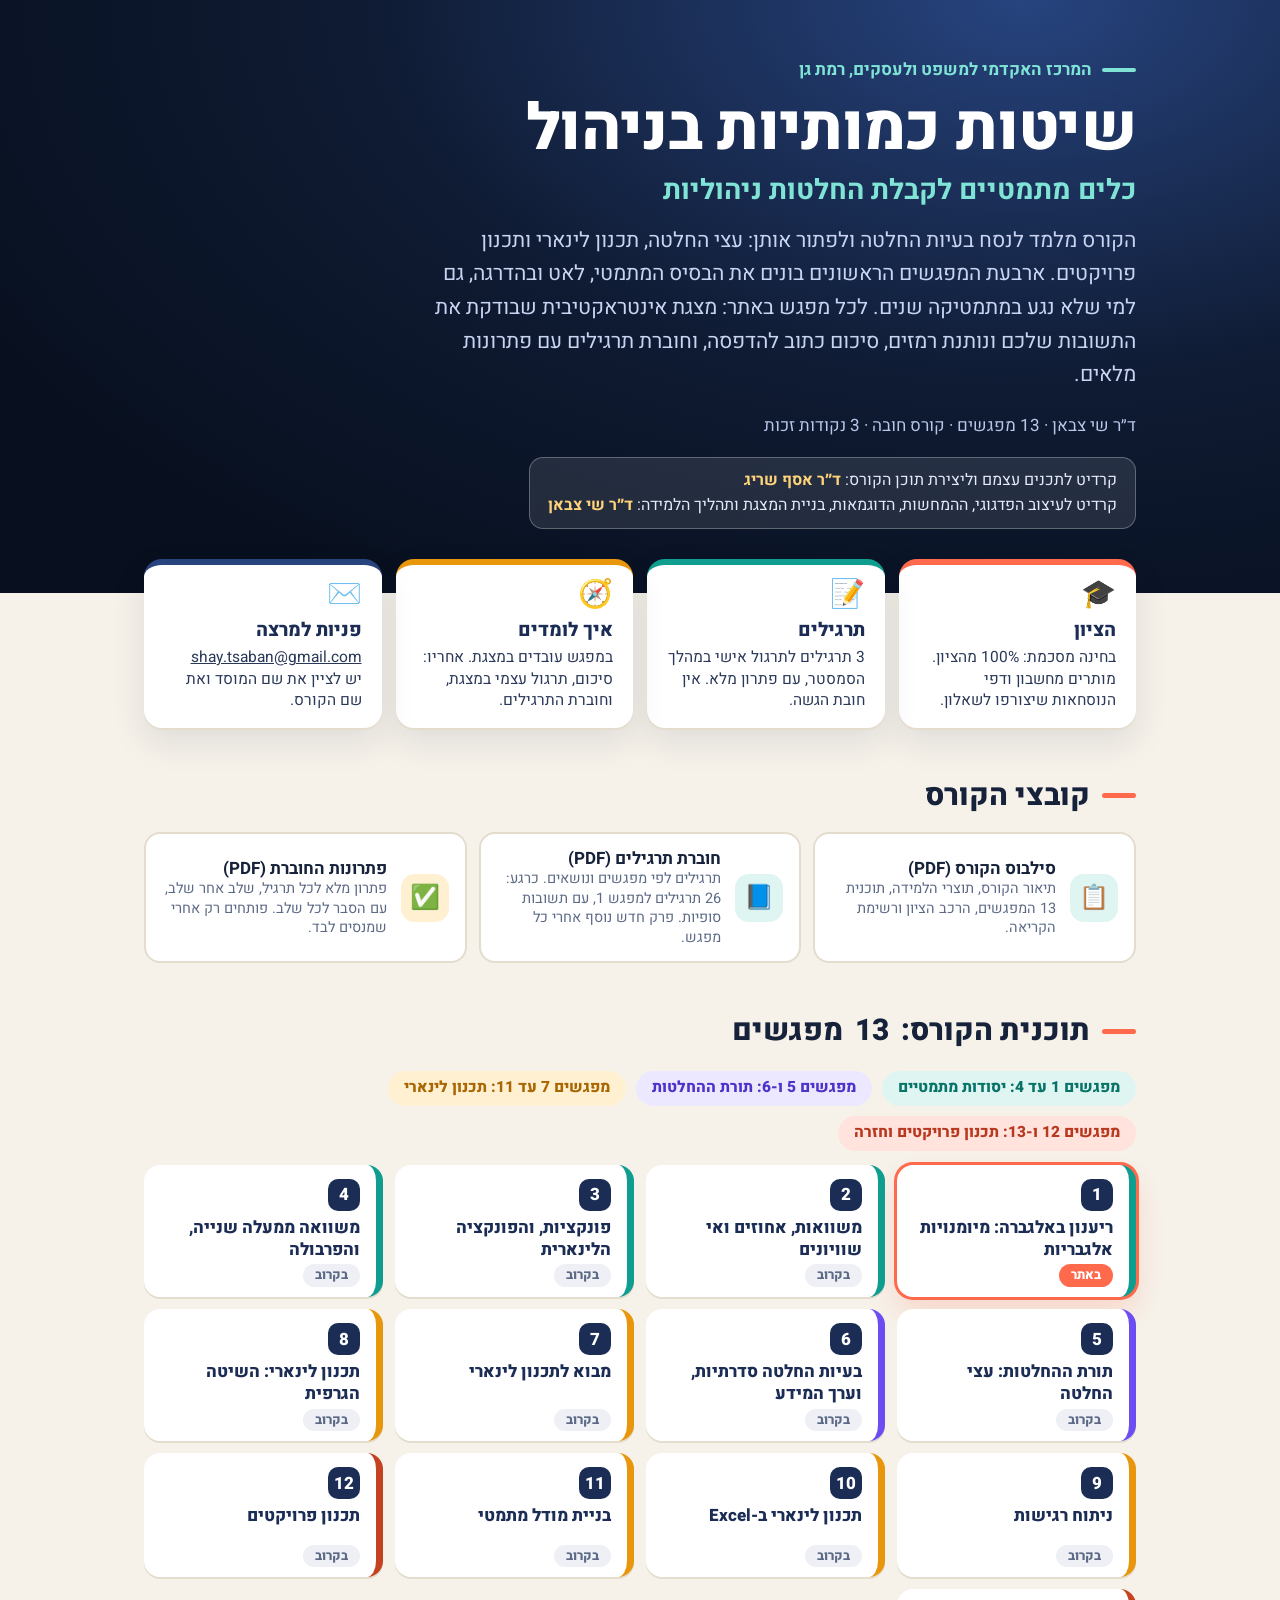
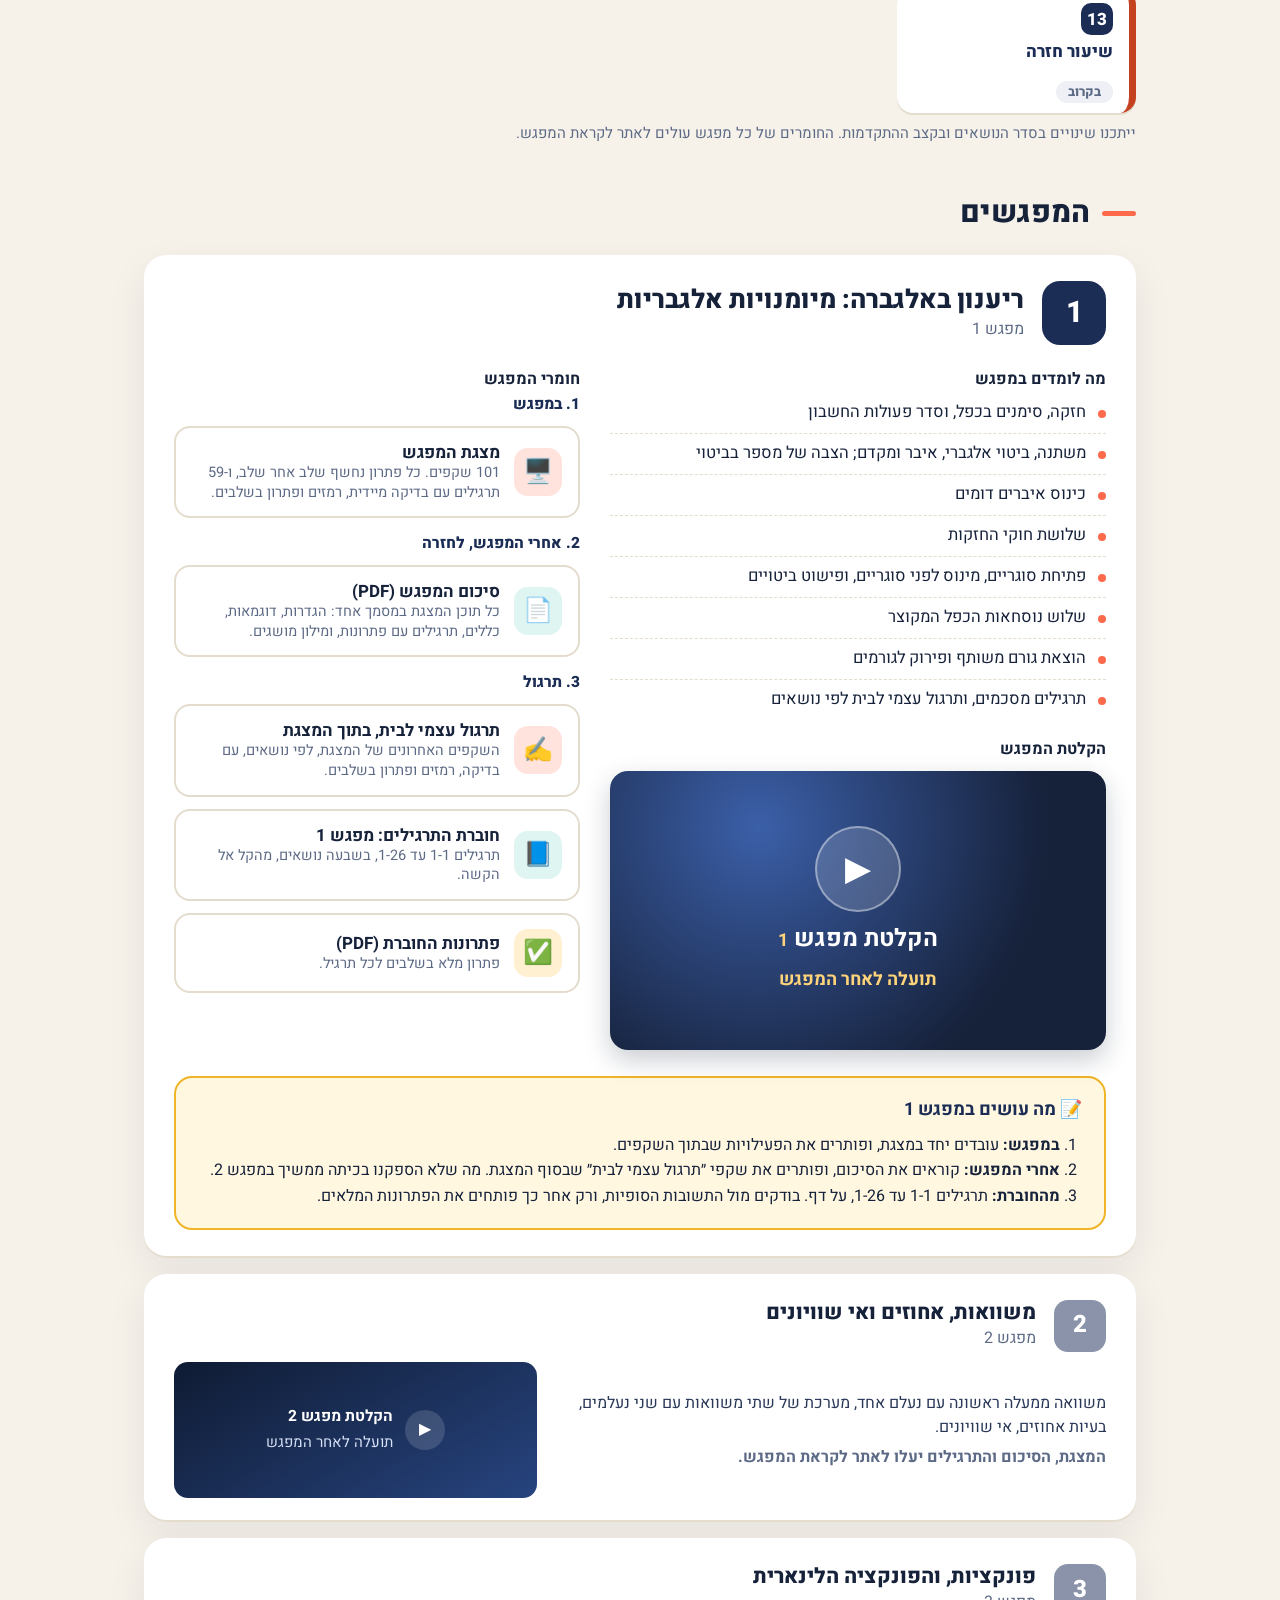
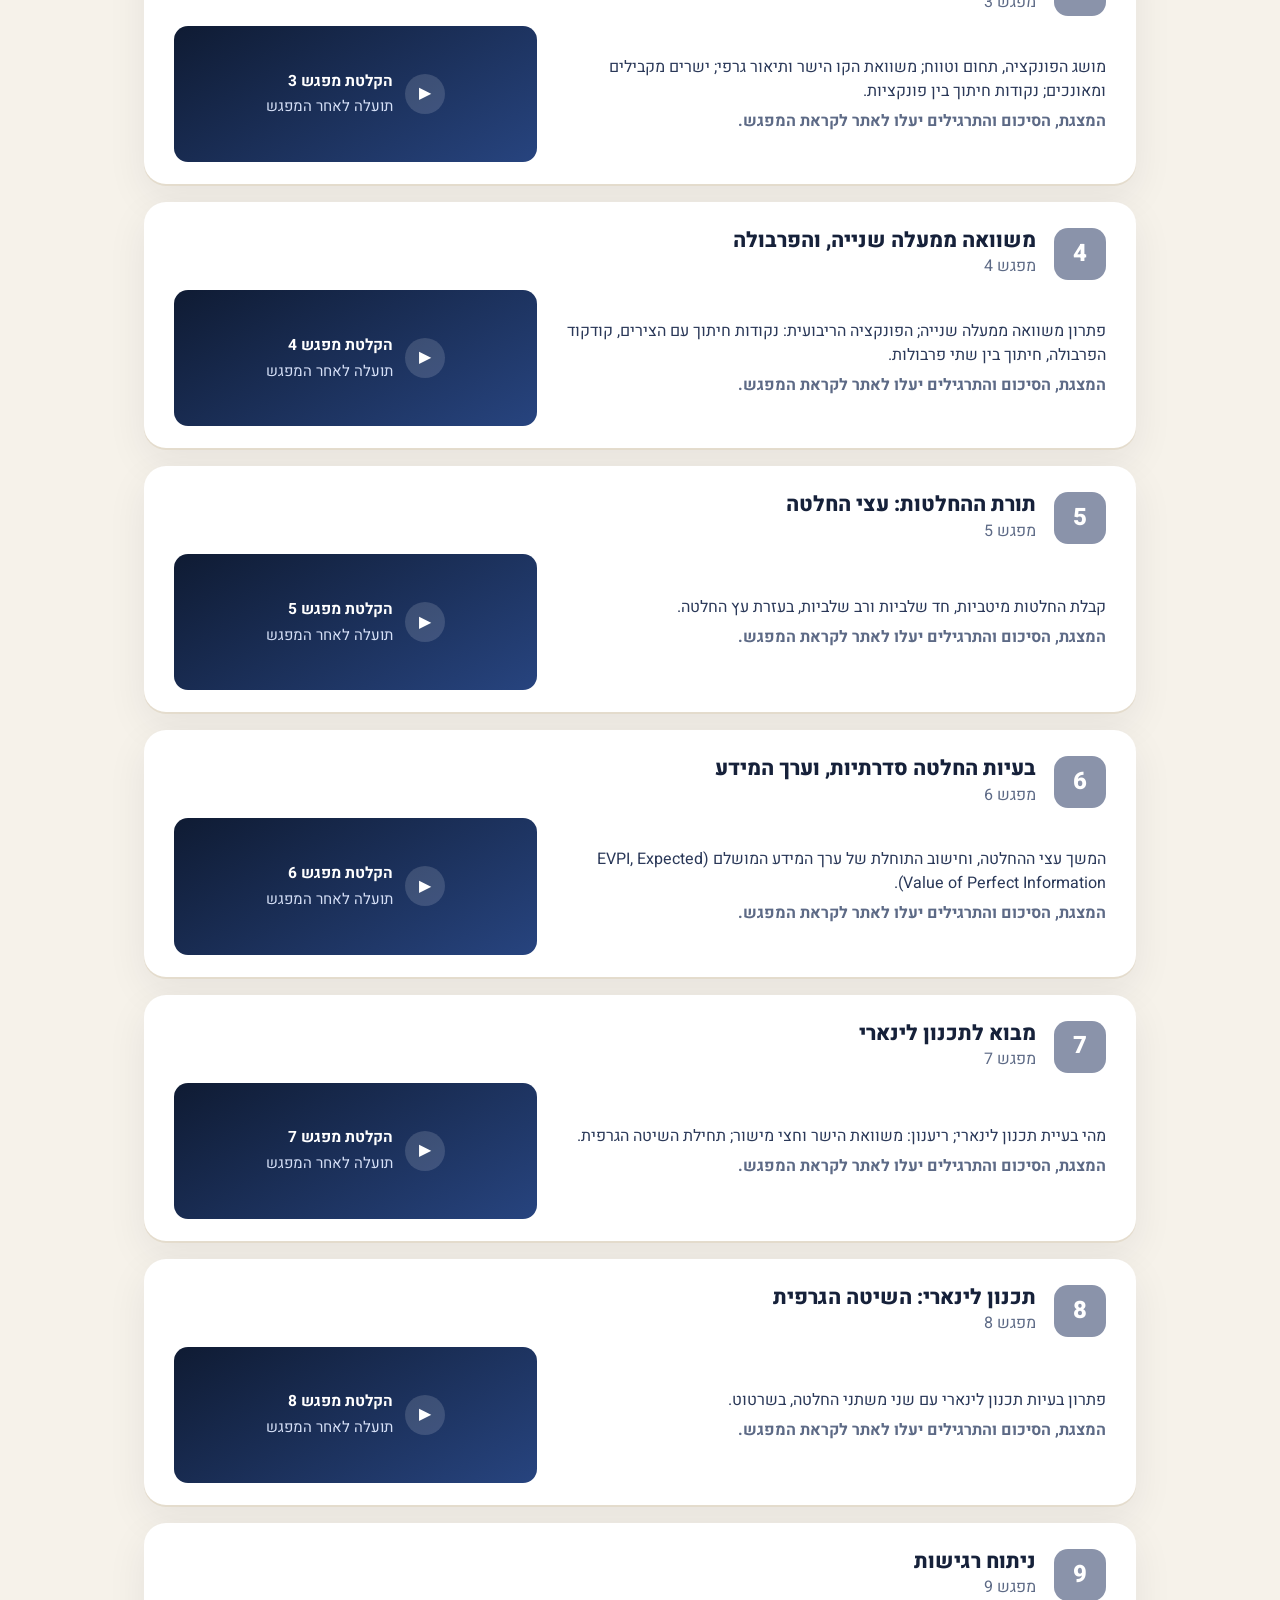
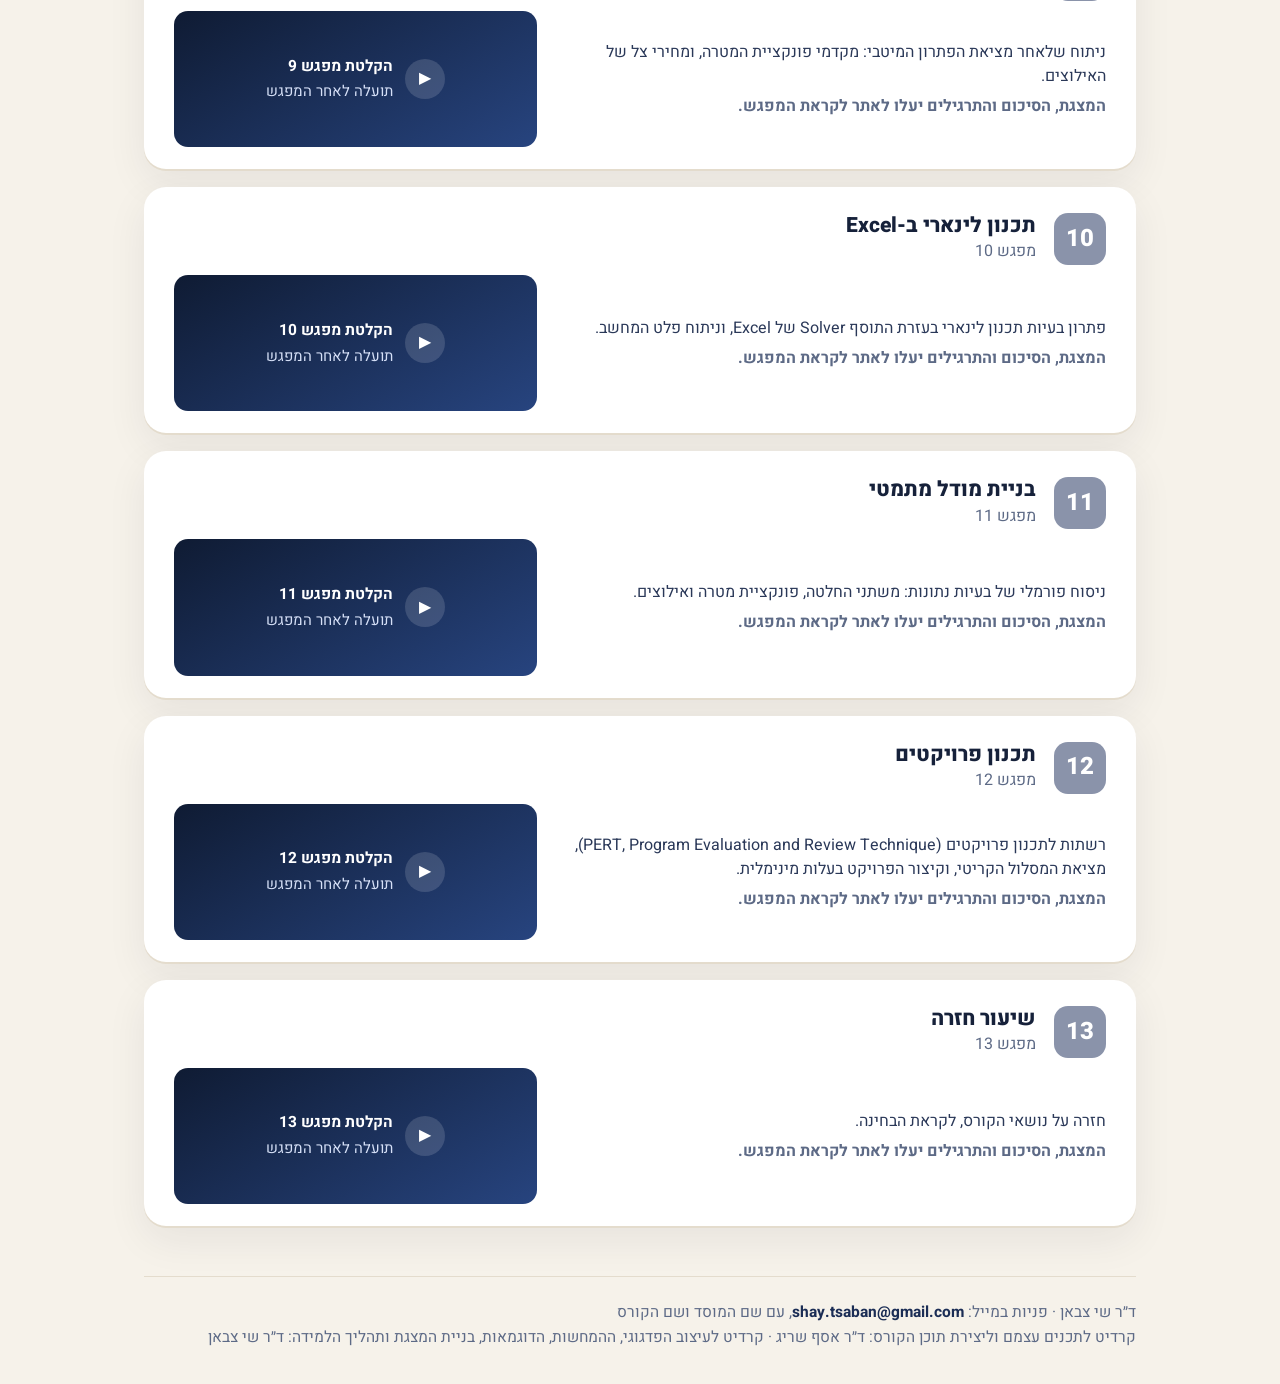
==== index.html @ 5d3e346e "Course site: hub, syllabus, meeting 1 interactive deck (algebra refresher), summary PDF, exercise bo" ====
<!doctype html>
<html lang="he" dir="rtl">
<head>
<meta charset="utf-8">
<meta name="viewport" content="width=device-width,initial-scale=1">
<title>שיטות כמותיות בניהול | אתר הקורס</title>
<meta name="description" content="אתר הקורס שיטות כמותיות בניהול, המרכז האקדמי למשפט ולעסקים ברמת גן: מצגות אינטראקטיביות עם בדיקה מיידית, רמזים ופתרון בשלבים, סיכומים, חוברת תרגילים ופתרונות.">
<link rel="stylesheet" href="assets/fonts.css">
<style>
:root{--ink:#16213a;--ink2:#2a3858;--mut:#5d6a86;--paper:#f6f2ea;--card:#fff;--line:#e4dccd;--coral:#ff6a4d;--navy:#0f1b33;--navy2:#1b2d55}
*{box-sizing:border-box;margin:0;padding:0}
html{-webkit-text-size-adjust:100%}
body{font-family:'Heebo','Segoe UI','Arial Hebrew',Arial,sans-serif;background:var(--paper);color:var(--ink);line-height:1.6;-webkit-font-smoothing:antialiased;overflow-wrap:break-word}
a{color:inherit;text-decoration:none}
.n{direction:ltr;unicode-bidi:isolate}
.wrap{max-width:1040px;margin:0 auto;padding:0 24px}
.hero{background:radial-gradient(1200px 700px at 80% 0%,#27447f 0%,var(--navy) 55%,#08101f 100%);color:#fff;padding:56px 0 64px}
.kick{font-size:17px;font-weight:700;color:#7fe3d6;display:flex;gap:10px;align-items:center}
.kick:before{content:"";flex:none;width:34px;height:4px;border-radius:4px;background:#7fe3d6}
h1{font-size:clamp(34px,6vw,60px);line-height:1.15;font-weight:800;letter-spacing:-.01em;margin-top:10px}
.lead{font-size:clamp(17px,2.4vw,21px);color:#c8d4f2;max-width:720px;margin-top:16px}
.meta{margin-top:20px;color:#b8c6e8;font-size:17px}
section.block{padding-top:44px}
h2.sec{font-size:30px;font-weight:800;display:flex;gap:12px;align-items:center}
h2.sec:before{content:"";flex:none;width:34px;height:5px;border-radius:5px;background:var(--coral)}
.lec{margin-top:18px;background:var(--card);border-radius:22px;box-shadow:0 2px 0 var(--line),0 14px 40px rgba(22,33,58,.07);overflow:hidden}
.lec-head{padding:26px 30px 8px;display:flex;gap:18px;align-items:center}
.lec-n{flex:none;width:64px;height:64px;border-radius:18px;background:var(--navy2);color:#fff;display:grid;place-items:center;font-size:30px;font-weight:800}
.lec-head h3{font-size:26px;line-height:1.25;font-weight:800}
.lec-head .sub{color:var(--mut);font-size:16px}
.soon{color:var(--mut);font-size:17px;line-height:1.5}
.draft{display:inline-block;background:#fff1c7;color:#8a5a00;border:1px solid #f0b429;border-radius:999px;font-size:13px;font-weight:800;padding:1px 10px;margin-right:6px;vertical-align:middle}
.soon+.links{margin-top:8px}
.lec-body{display:grid;grid-template-columns:1.1fr .9fr;gap:30px;padding:14px 30px 26px}
.lec-body h4,.learn{list-style:none}
.learn li{padding:8px 20px 8px 0;position:relative;border-bottom:1px dashed var(--line);font-size:16.5px;line-height:1.45}
.learn li:last-child{border:0}
.learn li:before{content:"";position:absolute;right:0;top:17px;width:8px;height:8px;border-radius:50%;background:var(--coral)}
.links{display:flex;flex-direction:column;gap:12px}
.lk{display:flex;gap:14px;align-items:center;border-radius:16px;padding:14px 16px;border:2px solid var(--line);background:#fff;transition:transform .15s,border-color .15s,box-shadow .15s}
.lk:hover{transform:translateY(-2px);border-color:var(--coral);box-shadow:0 8px 20px rgba(22,33,58,.1)}
.lk .e{flex:none;width:48px;height:48px;border-radius:14px;display:grid;place-items:center;font-size:24px}
.lk b{display:block;font-size:17px;line-height:1.25}
.lk .d{font-size:14.5px;color:var(--mut);line-height:1.35;display:block}
.lk.p .e{background:#ffe3dc}.lk.s .e{background:#dff5f2}
footer{margin-top:50px;padding:24px 0 34px;border-top:1px solid var(--line);color:var(--mut);font-size:15.5px}
footer a{color:var(--navy2);font-weight:700;direction:ltr;unicode-bidi:isolate;display:inline-block}
@media (max-width:760px){
 .wrap{padding:0 16px}
 .hero{padding:40px 0 44px}
 h2.sec{font-size:25px}
 .lec-head{padding:20px 18px 6px;gap:12px}
 .lec-n{width:50px;height:50px;font-size:24px;border-radius:14px}
 .lec-head h3{font-size:22px}
 .lec-body{grid-template-columns:minmax(0,1fr);gap:22px;padding:12px 18px 22px}
  }

.cgrid{display:grid;grid-template-columns:1fr 1fr;gap:12px;margin-top:12px}
.cnote{font-size:15px;color:var(--mut);margin-top:8px}
.bkm .bkl{font-size:15.5px;color:var(--ink2);margin:-2px 0 8px}
.slv{width:100%;border-collapse:collapse;font-size:15.5px;line-height:1.4;background:#fff;border-radius:10px;overflow:hidden}
.slv th{background:#1b2d55;color:#fff;text-align:right;padding:6px 10px;font-weight:700}
.slv td{border-bottom:1px solid #f0e2b4;padding:7px 10px;vertical-align:top}
.slv td.k{font-weight:800;color:#c4421f;font-size:18px;text-align:center;width:28px}
.slvn{font-size:15.5px;margin-top:10px;color:#4a4130}
@media (max-width:760px){.slv,.slv tbody,.slv tr,.slv td{display:block;width:100%}.slv tr:first-child{display:none}.slv tr{border-bottom:2px solid #f0b429;padding:6px 0}.slv td{border:0;padding:2px 8px}.slv td.k{text-align:right}}
.grp{margin-bottom:14px}.grp h5{font-size:15.5px;font-weight:800;color:var(--navy2);margin:0 0 8px}
@media (max-width:760px){.cgrid{grid-template-columns:1fr}}
.contact{margin-top:14px;background:#fff7e0;border:2px solid #f0b429;border-radius:18px;padding:16px 24px;display:flex;gap:16px;align-items:center}
.contact .ic{font-size:34px;flex:none}
.contact h2{font-size:20px;font-weight:800;line-height:1.3;color:var(--navy2)}
.contact h2 a{direction:ltr;unicode-bidi:isolate;display:inline-block;text-decoration:underline;overflow-wrap:anywhere}
.contact p{font-size:16.5px;line-height:1.45;margin-top:3px;color:#4a4130}
@media (max-width:760px){.contact{padding:14px 16px}.contact .ic{display:none}.contact h2{font-size:18px}}
.live{margin-top:-26px;position:relative;z-index:2;background:linear-gradient(120deg,#ff6a4d,#ff8f5a);color:#fff;border-radius:20px;padding:22px 28px;display:flex;gap:20px;align-items:center;box-shadow:0 14px 34px rgba(255,106,77,.35)}
.live .ic{font-size:44px;flex:none}
.live h2{font-size:26px;font-weight:800;line-height:1.2}
.live p{font-size:16.5px;margin-top:4px;line-height:1.4}
.live p a{text-decoration:underline;font-weight:700}
.live .go{flex:none;margin-right:auto;background:#fff;color:#c4421f;font-weight:800;font-size:19px;padding:14px 26px;border-radius:14px;text-align:center;transition:transform .15s}
.live .go:hover{transform:translateY(-2px)}
.live .go small{display:block;font-weight:600;font-size:13px;color:#5d6a86}
@media (max-width:760px){.live{flex-direction:column;align-items:stretch;padding:20px 18px;margin-top:-18px}.live .ic{display:none}.live .go{margin-right:0}}
.solutions{margin-top:18px;background:#fff;border-radius:20px;padding:24px 28px;display:flex;gap:22px;align-items:flex-start;box-shadow:0 2px 0 var(--line),0 10px 30px rgba(22,33,58,.07);border-right:8px solid #6d4df2}
.solutions .ic{font-size:44px;flex:none}
.solutions h3{font-size:22px;font-weight:800;line-height:1.25}
.solutions .tag{display:inline-block;background:#ece8ff;color:#4f33c9;border-radius:99px;padding:2px 14px;font-weight:700;font-size:14px;margin-bottom:6px}
.solutions p{font-size:16px;color:var(--ink2);margin-top:6px}
.solutions .warn{margin-top:12px;background:#fff7e0;border-right:5px solid #f0b429;border-radius:10px;padding:10px 14px;font-size:15px;color:#4a4130}
.solutions .btn2{flex:none;margin-right:auto;align-self:center;background:#6d4df2;color:#fff;font-weight:800;font-size:17px;padding:12px 22px;border-radius:14px;text-align:center;transition:transform .15s}
.solutions .btn2:hover{transform:translateY(-2px)}
.solutions .btn2 small{display:block;font-weight:500;font-size:13px;opacity:.9}
.lk.x .e{background:#e3f6ea}.lk.r .e{background:#fff0d2}
.draft{display:inline-block;background:#fff0d2;border:1.5px dashed #a86703;color:#7a4a00;border-radius:8px;padding:0 8px;font-size:15px;vertical-align:middle;margin-right:6px}.rec1{margin-top:18px}.recbig{position:relative;aspect-ratio:16/9;width:100%;border-radius:18px;overflow:hidden;background:radial-gradient(circle at 30% 20%,#3b5fa8,#16213a 70%);box-shadow:0 10px 26px rgba(15,27,51,.22);display:grid;place-items:center}.rb-in{display:flex;flex-direction:column;align-items:center;gap:8px;color:#d6e0f7;text-align:center}.rb-play{width:86px;height:86px;border-radius:50%;background:rgba(255,255,255,.16);border:2px solid rgba(255,255,255,.4);display:grid;place-items:center;font-size:34px;color:#fff;direction:ltr}.rb-in b{color:#fff;font-size:24px}.rb-in span:last-child{font-size:18px;color:#ffd37a;font-weight:700}.rec1 h4{margin-bottom:8px}.recrow{display:flex;gap:12px;flex-wrap:wrap}.recone{flex:1 1 220px;min-width:0;margin-bottom:12px}.reclab{font-size:15px;font-weight:700;color:var(--navy2);margin-bottom:5px}
.recbox{position:relative;aspect-ratio:16/9;border-radius:14px;overflow:hidden;background:linear-gradient(150deg,#0f1b33,#27447f);box-shadow:0 6px 18px rgba(15,27,51,.18)}
.recbox iframe{position:absolute;inset:0;width:100%;height:100%;border:0}
.recwait{position:absolute;inset:0;display:flex;flex-direction:column;align-items:center;justify-content:center;gap:4px;color:#d6e0f7;text-align:center;font-size:15px}
.recwait .play{width:54px;height:54px;border-radius:50%;background:rgba(255,255,255,.14);display:grid;place-items:center;font-size:22px;color:#fff;margin-bottom:6px;direction:ltr}
.recwait b{color:#fff;font-size:17px}
.todo{margin:0 30px 26px;background:#fff7e0;border:2px solid #f0b429;border-radius:18px;padding:18px 22px}
.todo h4{font-size:18px;color:var(--navy2);margin-bottom:8px}
.todo ol{padding-inline-start:22px;font-size:16px;line-height:1.6}
.ups{list-style:none;margin-top:18px;background:var(--card);border-radius:18px;box-shadow:0 2px 0 var(--line);overflow:hidden}
.ups li{display:flex;gap:14px;align-items:center;padding:11px 22px;border-bottom:1px solid var(--line);font-size:16.5px;font-weight:600}
.ups li:last-child{border:0}
.ups .un{flex:none;min-width:34px;padding:0 6px;white-space:nowrap;height:34px;border-radius:10px;background:#eef0f6;color:var(--navy2);display:grid;place-items:center;font-weight:800}
.ups em{margin-right:auto;font-style:normal;color:var(--mut);font-size:14px;font-weight:500}
@media (max-width:760px){.solutions{flex-direction:column;padding:20px 18px}.solutions .btn2{margin-right:0;width:100%}.todo{margin:0 18px 22px;padding:14px 16px}.ups li{padding:10px 14px}}

.hero h1{font-size:clamp(38px,7vw,64px)}.hero .h1s{font-size:clamp(20px,3vw,28px);font-weight:700;color:#7fe3d6;margin-top:6px;line-height:1.25}
.cred{margin-top:18px;display:inline-block;background:rgba(255,255,255,.1);border:1px solid rgba(255,255,255,.28);border-radius:14px;padding:10px 18px;font-size:16px;line-height:1.55;color:#e4ebfb}.cred b{color:#ffd37a}
.facts{display:grid;grid-template-columns:repeat(4,1fr);gap:14px;margin-top:-34px;position:relative;z-index:2}
.fact{background:#fff;border-radius:18px;padding:16px 20px;box-shadow:0 2px 0 var(--line),0 14px 34px rgba(22,33,58,.1);border-top:6px solid var(--coral)}
.fact:nth-child(2){border-top-color:#0f9d90}.fact:nth-child(3){border-top-color:#e8960c}.fact:nth-child(4){border-top-color:#27447f}
.fact .fi{font-size:28px;line-height:1}.fact b{display:block;font-size:19px;font-weight:800;color:var(--navy2);margin-top:6px}.fact>span{display:block;font-size:15.5px;color:var(--ink2);line-height:1.4;margin-top:2px}
.fact a{direction:ltr;unicode-bidi:isolate;display:inline-block;text-decoration:underline;overflow-wrap:anywhere}
.halves{display:flex;gap:10px;margin-top:16px;font-weight:800;font-size:15.5px;flex-wrap:wrap}
.halves>span{border-radius:99px;padding:5px 16px}.halves .a{background:#dff5f2;color:#087469}.halves .b{background:#ece8ff;color:#4f33c9}.halves .c{background:#fff0d2;color:#a86703}.halves .d{background:#ffe3dc;color:#b8391f}
.plan{display:grid;grid-template-columns:repeat(4,1fr);gap:12px;margin-top:14px}
.pc{position:relative;background:#fff;border-radius:16px;padding:14px 16px 36px;box-shadow:0 2px 0 var(--line);border-right:7px solid #0f9d90;display:block;color:inherit;text-decoration:none;min-height:124px;transition:transform .15s}
.pc:hover{transform:translateY(-3px)}.pc.b{border-right-color:#6d4df2}.pc.c{border-right-color:#e8960c}.pc.d{border-right-color:#c4421f}
.pc.on{box-shadow:0 0 0 3px var(--coral),0 14px 30px rgba(255,106,77,.22)}
.pc .pn{display:inline-grid;place-items:center;min-width:32px;height:32px;border-radius:10px;background:var(--navy2);color:#fff;font-weight:800;font-size:17px;margin-bottom:6px}
.pc b{display:block;font-size:17px;line-height:1.3;font-weight:800;color:var(--navy2)}
.pc em{position:absolute;bottom:10px;right:16px;font-style:normal;font-size:13px;font-weight:800;color:var(--mut);background:#eef0f6;border-radius:99px;padding:1px 12px}
.pc.on em{background:var(--coral);color:#fff}
.cgrid{grid-template-columns:1fr 1fr 1fr}
.lec.up .lec-head{padding-bottom:6px}.lec.up .lec-n{background:#8a93aa;width:52px;height:52px;font-size:24px;border-radius:14px}.lec.up .lec-head h3{font-size:21px}
.upb{display:grid;grid-template-columns:1.5fr 1fr;gap:24px;padding:4px 30px 22px;align-items:center}
.upb p{font-size:16px;color:var(--ink2);line-height:1.5}.upb .soon{margin-top:6px;font-weight:700;color:var(--mut)}
.recsm{position:relative;aspect-ratio:16/6;border-radius:14px;background:linear-gradient(150deg,#0f1b33,#27447f);display:flex;gap:12px;align-items:center;justify-content:center;color:#d6e0f7;font-size:15px}
.recsm .play{width:40px;height:40px;border-radius:50%;background:rgba(255,255,255,.14);display:grid;place-items:center;font-size:16px;color:#fff;direction:ltr}.recsm b{color:#fff;display:block;font-size:15.5px}
@media (max-width:900px){.plan{grid-template-columns:repeat(2,1fr)}.facts{grid-template-columns:repeat(2,1fr)}.cgrid{grid-template-columns:1fr}.upb{grid-template-columns:1fr;padding:4px 18px 18px}}
@media (max-width:560px){.plan{grid-template-columns:1fr}.pc{min-height:0}.facts{grid-template-columns:1fr;margin-top:-22px}}
</style>
</head>
<body>
<header class="hero"><div class="wrap">
<div class="kick"><span>המרכז האקדמי למשפט ולעסקים, רמת גן</span></div>
<h1>שיטות כמותיות בניהול</h1>
<div class="h1s">כלים מתמטיים לקבלת החלטות ניהוליות</div>
<p class="lead">הקורס מלמד לנסח בעיות החלטה ולפתור אותן: עצי החלטה, תכנון לינארי ותכנון פרויקטים. ארבעת המפגשים הראשונים בונים את הבסיס המתמטי, לאט ובהדרגה, גם למי שלא נגע במתמטיקה שנים. לכל מפגש באתר: מצגת אינטראקטיבית שבודקת את התשובות שלכם ונותנת רמזים, סיכום כתוב להדפסה, וחוברת תרגילים עם פתרונות מלאים.</p>
<p class="meta">ד״ר שי צבאן · <span class="n">13</span> מפגשים · קורס חובה · <span class="n">3</span> נקודות זכות</p>
<div class="cred">קרדיט לתכנים עצמם וליצירת תוכן הקורס: <b>ד״ר אסף שריג</b><br>קרדיט לעיצוב הפדגוגי, ההמחשות, הדוגמאות, בניית המצגת ותהליך הלמידה: <b>ד״ר שי צבאן</b></div>
</div></header>
<main class="wrap">
<section class="facts">
<div class="fact"><div class="fi">🎓</div><b>הציון</b><span>בחינה מסכמת: <span class="n">100%</span> מהציון. מותרים מחשבון ודפי הנוסחאות שיצורפו לשאלון.</span></div>
<div class="fact"><div class="fi">📝</div><b>תרגילים</b><span><span class="n">3</span> תרגילים לתרגול אישי במהלך הסמסטר, עם פתרון מלא. אין חובת הגשה.</span></div>
<div class="fact"><div class="fi">🧭</div><b>איך לומדים</b><span>במפגש עובדים במצגת. אחריו: סיכום, תרגול עצמי במצגת, וחוברת התרגילים.</span></div>
<div class="fact"><div class="fi">✉️</div><b>פניות למרצה</b><span><a href="mailto:shay.tsaban@gmail.com">shay.tsaban@gmail.com</a><br>יש לציין את שם המוסד ואת שם הקורס.</span></div>
</section>
<section class="block" id="course-files">
<h2 class="sec">קובצי הקורס</h2>
<div class="cgrid">
<a class="lk s" href="materials/syllabus.pdf" target="_blank" rel="noopener"><span class="e">📋</span><span><b>סילבוס הקורס (PDF)</b><span class="d">תיאור הקורס, תוצרי הלמידה, תוכנית <span class="n">13</span> המפגשים, הרכב הציון ורשימת הקריאה.</span></span></a>
<a class="lk s" href="materials/booklet.pdf" target="_blank" rel="noopener"><span class="e">📘</span><span><b>חוברת תרגילים (PDF)</b><span class="d">תרגילים לפי מפגשים ונושאים. כרגע: <span class="n">26</span> תרגילים למפגש <span class="n">1</span>, עם תשובות סופיות. פרק חדש נוסף אחרי כל מפגש.</span></span></a>
<a class="lk r" href="materials/booklet-solutions.pdf" target="_blank" rel="noopener"><span class="e">✅</span><span><b>פתרונות החוברת (PDF)</b><span class="d">פתרון מלא לכל תרגיל, שלב אחר שלב, עם הסבר לכל שלב. פותחים רק אחרי שמנסים לבד.</span></span></a>
</div>
</section>
<section class="block" id="plan">
<h2 class="sec">תוכנית הקורס: <span class="n">13</span> מפגשים</h2>
<div class="halves"><span class="a">מפגשים <span class="n">1</span> עד <span class="n">4</span>: יסודות מתמטיים</span><span class="b">מפגשים <span class="n">5</span> ו-<span class="n">6</span>: תורת ההחלטות</span><span class="c">מפגשים <span class="n">7</span> עד <span class="n">11</span>: תכנון לינארי</span><span class="d">מפגשים <span class="n">12</span> ו-<span class="n">13</span>: תכנון פרויקטים וחזרה</span></div>
<div class="plan"><a class="pc a on" href="#lesson-1"><span class="pn"><span class="n">1</span></span><b>ריענון באלגברה: מיומנויות אלגבריות</b><em>באתר</em></a><a class="pc a" href="#lesson-2"><span class="pn"><span class="n">2</span></span><b>משוואות, אחוזים ואי שוויונים</b><em>בקרוב</em></a><a class="pc a" href="#lesson-3"><span class="pn"><span class="n">3</span></span><b>פונקציות, והפונקציה הלינארית</b><em>בקרוב</em></a><a class="pc a" href="#lesson-4"><span class="pn"><span class="n">4</span></span><b>משוואה ממעלה שנייה, והפרבולה</b><em>בקרוב</em></a><a class="pc b" href="#lesson-5"><span class="pn"><span class="n">5</span></span><b>תורת ההחלטות: עצי החלטה</b><em>בקרוב</em></a><a class="pc b" href="#lesson-6"><span class="pn"><span class="n">6</span></span><b>בעיות החלטה סדרתיות, וערך המידע</b><em>בקרוב</em></a><a class="pc c" href="#lesson-7"><span class="pn"><span class="n">7</span></span><b>מבוא לתכנון לינארי</b><em>בקרוב</em></a><a class="pc c" href="#lesson-8"><span class="pn"><span class="n">8</span></span><b>תכנון לינארי: השיטה הגרפית</b><em>בקרוב</em></a><a class="pc c" href="#lesson-9"><span class="pn"><span class="n">9</span></span><b>ניתוח רגישות</b><em>בקרוב</em></a><a class="pc c" href="#lesson-10"><span class="pn"><span class="n">10</span></span><b>תכנון לינארי ב-Excel</b><em>בקרוב</em></a><a class="pc c" href="#lesson-11"><span class="pn"><span class="n">11</span></span><b>בניית מודל מתמטי</b><em>בקרוב</em></a><a class="pc d" href="#lesson-12"><span class="pn"><span class="n">12</span></span><b>תכנון פרויקטים</b><em>בקרוב</em></a><a class="pc d" href="#lesson-13"><span class="pn"><span class="n">13</span></span><b>שיעור חזרה</b><em>בקרוב</em></a></div>
<p class="cnote">ייתכנו שינויים בסדר הנושאים ובקצב ההתקדמות. החומרים של כל מפגש עולים לאתר לקראת המפגש.</p>
</section>
<section class="block">
<h2 class="sec">המפגשים</h2>
<article class="lec" id="lesson-1">
<div class="lec-head"><div class="lec-n">1</div><div><h3>ריענון באלגברה: מיומנויות אלגבריות</h3><div class="sub">מפגש <span class="n">1</span></div></div></div>
<div class="lec-body">
<div><h4>מה לומדים במפגש</h4><ul class="learn">
<li>חזקה, סימנים בכפל, וסדר פעולות החשבון</li>
<li>משתנה, ביטוי אלגברי, איבר ומקדם; הצבה של מספר בביטוי</li>
<li>כינוס איברים דומים</li>
<li>שלושת חוקי החזקות</li>
<li>פתיחת סוגריים, מינוס לפני סוגריים, ופישוט ביטויים</li>
<li>שלוש נוסחאות הכפל המקוצר</li>
<li>הוצאת גורם משותף ופירוק לגורמים</li>
<li>תרגילים מסכמים, ותרגול עצמי לבית לפי נושאים</li>
</ul>
<div class="rec1" id="rec-1"><h4>הקלטת המפגש</h4><div class="recbig"><div class="rb-in"><span class="rb-play">&#9654;</span><b>הקלטת מפגש <span class="n">1</span></b><span>תועלה לאחר המפגש</span></div></div></div>
</div>
<div><h4>חומרי המפגש</h4>
<div class="grp"><h5>1. במפגש</h5><div class="links">
<a class="lk p" href="lectures/lecture-1/presentation.html"><span class="e">🖥️</span><span><b>מצגת המפגש</b><span class="d"><span class="n">101</span> שקפים. כל פתרון נחשף שלב אחר שלב, ו-<span class="n">59</span> תרגילים עם בדיקה מיידית, רמזים ופתרון בשלבים.</span></span></a>
</div></div>
<div class="grp"><h5>2. אחרי המפגש, לחזרה</h5><div class="links">
<a class="lk s" href="lectures/lecture-1/summary.pdf" target="_blank" rel="noopener"><span class="e">📄</span><span><b>סיכום המפגש (PDF)</b><span class="d">כל תוכן המצגת במסמך אחד: הגדרות, דוגמאות, כללים, תרגילים עם פתרונות, ומילון מושגים.</span></span></a>
</div></div>
<div class="grp"><h5>3. תרגול</h5><div class="links">
<a class="lk p" href="lectures/lecture-1/presentation.html#s-home"><span class="e">✍️</span><span><b>תרגול עצמי לבית, בתוך המצגת</b><span class="d">השקפים האחרונים של המצגת, לפי נושאים, עם בדיקה, רמזים ופתרון בשלבים.</span></span></a>
<a class="lk s" href="materials/booklet.pdf" target="_blank" rel="noopener"><span class="e">📘</span><span><b>חוברת התרגילים: מפגש 1</b><span class="d">תרגילים <span class="n">1-1</span> עד <span class="n">1-26</span>, בשבעה נושאים, מהקל אל הקשה.</span></span></a>
<a class="lk r" href="materials/booklet-solutions.pdf" target="_blank" rel="noopener"><span class="e">✅</span><span><b>פתרונות החוברת (PDF)</b><span class="d">פתרון מלא בשלבים לכל תרגיל.</span></span></a>
</div></div>
</div>
</div>
<div class="todo"><h4>📝 מה עושים במפגש <span class="n">1</span></h4><ol>
<li><b>במפגש:</b> עובדים יחד במצגת, ופותרים את הפעילויות שבתוך השקפים.</li>
<li><b>אחרי המפגש:</b> קוראים את הסיכום, ופותרים את שקפי ״תרגול עצמי לבית״ שבסוף המצגת. מה שלא הספקנו בכיתה ממשיך במפגש <span class="n">2</span>.</li>
<li><b>מהחוברת:</b> תרגילים <span class="n">1-1</span> עד <span class="n">1-26</span>, על דף. בודקים מול התשובות הסופיות, ורק אחר כך פותחים את הפתרונות המלאים.</li>
</ol></div>
</article>
<article class="lec up" id="lesson-2"><div class="lec-head"><div class="lec-n">2</div><div><h3>משוואות, אחוזים ואי שוויונים</h3><div class="sub">מפגש <span class="n">2</span></div></div></div>
<div class="upb"><div><p>משוואה ממעלה ראשונה עם נעלם אחד, מערכת של שתי משוואות עם שני נעלמים, בעיות אחוזים, אי שוויונים.</p><p class="soon">המצגת, הסיכום והתרגילים יעלו לאתר לקראת המפגש.</p></div><div class="recsm" id="rec-2"><span class="play">&#9654;</span><span><b>הקלטת מפגש <span class="n">2</span></b>תועלה לאחר המפגש</span></div></div></article><article class="lec up" id="lesson-3"><div class="lec-head"><div class="lec-n">3</div><div><h3>פונקציות, והפונקציה הלינארית</h3><div class="sub">מפגש <span class="n">3</span></div></div></div>
<div class="upb"><div><p>מושג הפונקציה, תחום וטווח; משוואת הקו הישר ותיאור גרפי; ישרים מקבילים ומאונכים; נקודות חיתוך בין פונקציות.</p><p class="soon">המצגת, הסיכום והתרגילים יעלו לאתר לקראת המפגש.</p></div><div class="recsm" id="rec-3"><span class="play">&#9654;</span><span><b>הקלטת מפגש <span class="n">3</span></b>תועלה לאחר המפגש</span></div></div></article><article class="lec up" id="lesson-4"><div class="lec-head"><div class="lec-n">4</div><div><h3>משוואה ממעלה שנייה, והפרבולה</h3><div class="sub">מפגש <span class="n">4</span></div></div></div>
<div class="upb"><div><p>פתרון משוואה ממעלה שנייה; הפונקציה הריבועית: נקודות חיתוך עם הצירים, קודקוד הפרבולה, חיתוך בין שתי פרבולות.</p><p class="soon">המצגת, הסיכום והתרגילים יעלו לאתר לקראת המפגש.</p></div><div class="recsm" id="rec-4"><span class="play">&#9654;</span><span><b>הקלטת מפגש <span class="n">4</span></b>תועלה לאחר המפגש</span></div></div></article><article class="lec up" id="lesson-5"><div class="lec-head"><div class="lec-n">5</div><div><h3>תורת ההחלטות: עצי החלטה</h3><div class="sub">מפגש <span class="n">5</span></div></div></div>
<div class="upb"><div><p>קבלת החלטות מיטביות, חד שלביות ורב שלביות, בעזרת עץ החלטה.</p><p class="soon">המצגת, הסיכום והתרגילים יעלו לאתר לקראת המפגש.</p></div><div class="recsm" id="rec-5"><span class="play">&#9654;</span><span><b>הקלטת מפגש <span class="n">5</span></b>תועלה לאחר המפגש</span></div></div></article><article class="lec up" id="lesson-6"><div class="lec-head"><div class="lec-n">6</div><div><h3>בעיות החלטה סדרתיות, וערך המידע</h3><div class="sub">מפגש <span class="n">6</span></div></div></div>
<div class="upb"><div><p>המשך עצי ההחלטה, וחישוב התוחלת של ערך המידע המושלם (EVPI, Expected Value of Perfect Information).</p><p class="soon">המצגת, הסיכום והתרגילים יעלו לאתר לקראת המפגש.</p></div><div class="recsm" id="rec-6"><span class="play">&#9654;</span><span><b>הקלטת מפגש <span class="n">6</span></b>תועלה לאחר המפגש</span></div></div></article><article class="lec up" id="lesson-7"><div class="lec-head"><div class="lec-n">7</div><div><h3>מבוא לתכנון לינארי</h3><div class="sub">מפגש <span class="n">7</span></div></div></div>
<div class="upb"><div><p>מהי בעיית תכנון לינארי; ריענון: משוואת הישר וחצי מישור; תחילת השיטה הגרפית.</p><p class="soon">המצגת, הסיכום והתרגילים יעלו לאתר לקראת המפגש.</p></div><div class="recsm" id="rec-7"><span class="play">&#9654;</span><span><b>הקלטת מפגש <span class="n">7</span></b>תועלה לאחר המפגש</span></div></div></article><article class="lec up" id="lesson-8"><div class="lec-head"><div class="lec-n">8</div><div><h3>תכנון לינארי: השיטה הגרפית</h3><div class="sub">מפגש <span class="n">8</span></div></div></div>
<div class="upb"><div><p>פתרון בעיות תכנון לינארי עם שני משתני החלטה, בשרטוט.</p><p class="soon">המצגת, הסיכום והתרגילים יעלו לאתר לקראת המפגש.</p></div><div class="recsm" id="rec-8"><span class="play">&#9654;</span><span><b>הקלטת מפגש <span class="n">8</span></b>תועלה לאחר המפגש</span></div></div></article><article class="lec up" id="lesson-9"><div class="lec-head"><div class="lec-n">9</div><div><h3>ניתוח רגישות</h3><div class="sub">מפגש <span class="n">9</span></div></div></div>
<div class="upb"><div><p>ניתוח שלאחר מציאת הפתרון המיטבי: מקדמי פונקציית המטרה, ומחירי צל של האילוצים.</p><p class="soon">המצגת, הסיכום והתרגילים יעלו לאתר לקראת המפגש.</p></div><div class="recsm" id="rec-9"><span class="play">&#9654;</span><span><b>הקלטת מפגש <span class="n">9</span></b>תועלה לאחר המפגש</span></div></div></article><article class="lec up" id="lesson-10"><div class="lec-head"><div class="lec-n">10</div><div><h3>תכנון לינארי ב-Excel</h3><div class="sub">מפגש <span class="n">10</span></div></div></div>
<div class="upb"><div><p>פתרון בעיות תכנון לינארי בעזרת התוסף Solver של Excel, וניתוח פלט המחשב.</p><p class="soon">המצגת, הסיכום והתרגילים יעלו לאתר לקראת המפגש.</p></div><div class="recsm" id="rec-10"><span class="play">&#9654;</span><span><b>הקלטת מפגש <span class="n">10</span></b>תועלה לאחר המפגש</span></div></div></article><article class="lec up" id="lesson-11"><div class="lec-head"><div class="lec-n">11</div><div><h3>בניית מודל מתמטי</h3><div class="sub">מפגש <span class="n">11</span></div></div></div>
<div class="upb"><div><p>ניסוח פורמלי של בעיות נתונות: משתני החלטה, פונקציית מטרה ואילוצים.</p><p class="soon">המצגת, הסיכום והתרגילים יעלו לאתר לקראת המפגש.</p></div><div class="recsm" id="rec-11"><span class="play">&#9654;</span><span><b>הקלטת מפגש <span class="n">11</span></b>תועלה לאחר המפגש</span></div></div></article><article class="lec up" id="lesson-12"><div class="lec-head"><div class="lec-n">12</div><div><h3>תכנון פרויקטים</h3><div class="sub">מפגש <span class="n">12</span></div></div></div>
<div class="upb"><div><p>רשתות לתכנון פרויקטים (PERT, Program Evaluation and Review Technique), מציאת המסלול הקריטי, וקיצור הפרויקט בעלות מינימלית.</p><p class="soon">המצגת, הסיכום והתרגילים יעלו לאתר לקראת המפגש.</p></div><div class="recsm" id="rec-12"><span class="play">&#9654;</span><span><b>הקלטת מפגש <span class="n">12</span></b>תועלה לאחר המפגש</span></div></div></article><article class="lec up" id="lesson-13"><div class="lec-head"><div class="lec-n">13</div><div><h3>שיעור חזרה</h3><div class="sub">מפגש <span class="n">13</span></div></div></div>
<div class="upb"><div><p>חזרה על נושאי הקורס, לקראת הבחינה.</p><p class="soon">המצגת, הסיכום והתרגילים יעלו לאתר לקראת המפגש.</p></div><div class="recsm" id="rec-13"><span class="play">&#9654;</span><span><b>הקלטת מפגש <span class="n">13</span></b>תועלה לאחר המפגש</span></div></div></article>
</section>
<footer>ד״ר שי צבאן · פניות במייל: <a href="mailto:shay.tsaban@gmail.com">shay.tsaban@gmail.com</a>, עם שם המוסד ושם הקורס<br>קרדיט לתכנים עצמם וליצירת תוכן הקורס: ד״ר אסף שריג · קרדיט לעיצוב הפדגוגי, ההמחשות, הדוגמאות, בניית המצגת ותהליך הלמידה: ד״ר שי צבאן</footer>
</main>
</body>
</html>
---- assets/fonts.css ----
@font-face{font-family:'Heebo';font-weight:400;font-style:normal;src:url([data-uri]) format('woff2');unicode-range:U+0590-05FF,U+200C-2010,U+20AA,U+25CC,U+FB1D-FB4F}
@font-face{font-family:'Heebo';font-weight:700;font-style:normal;src:url([data-uri]) format('woff2');unicode-range:U+0590-05FF,U+200C-2010,U+20AA,U+25CC,U+FB1D-FB4F}
@font-face{font-family:'Heebo';font-weight:800;font-style:normal;src:url([data-uri]) format('woff2');unicode-range:U+0590-05FF,U+200C-2010,U+20AA,U+25CC,U+FB1D-FB4F}
@font-face{font-family:'Heebo';font-weight:400;font-style:normal;src:url([data-uri]) format('woff2');unicode-range:U+0000-00FF,U+0131,U+0152-0153,U+02BB-02BC,U+02C6,U+02DA,U+02DC,U+2000-206F,U+2074,U+20AC,U+2122,U+2191,U+2193,U+2212,U+2215,U+FEFF,U+FFFD}
@font-face{font-family:'Heebo';font-weight:700;font-style:normal;src:url([data-uri]) format('woff2');unicode-range:U+0000-00FF,U+0131,U+0152-0153,U+02BB-02BC,U+02C6,U+02DA,U+02DC,U+2000-206F,U+2074,U+20AC,U+2122,U+2191,U+2193,U+2212,U+2215,U+FEFF,U+FFFD}
@font-face{font-family:'Heebo';font-weight:800;font-style:normal;src:url([data-uri]) format('woff2');unicode-range:U+0000-00FF,U+0131,U+0152-0153,U+02BB-02BC,U+02C6,U+02DA,U+02DC,U+2000-206F,U+2074,U+20AC,U+2122,U+2191,U+2193,U+2212,U+2215,U+FEFF,U+FFFD}
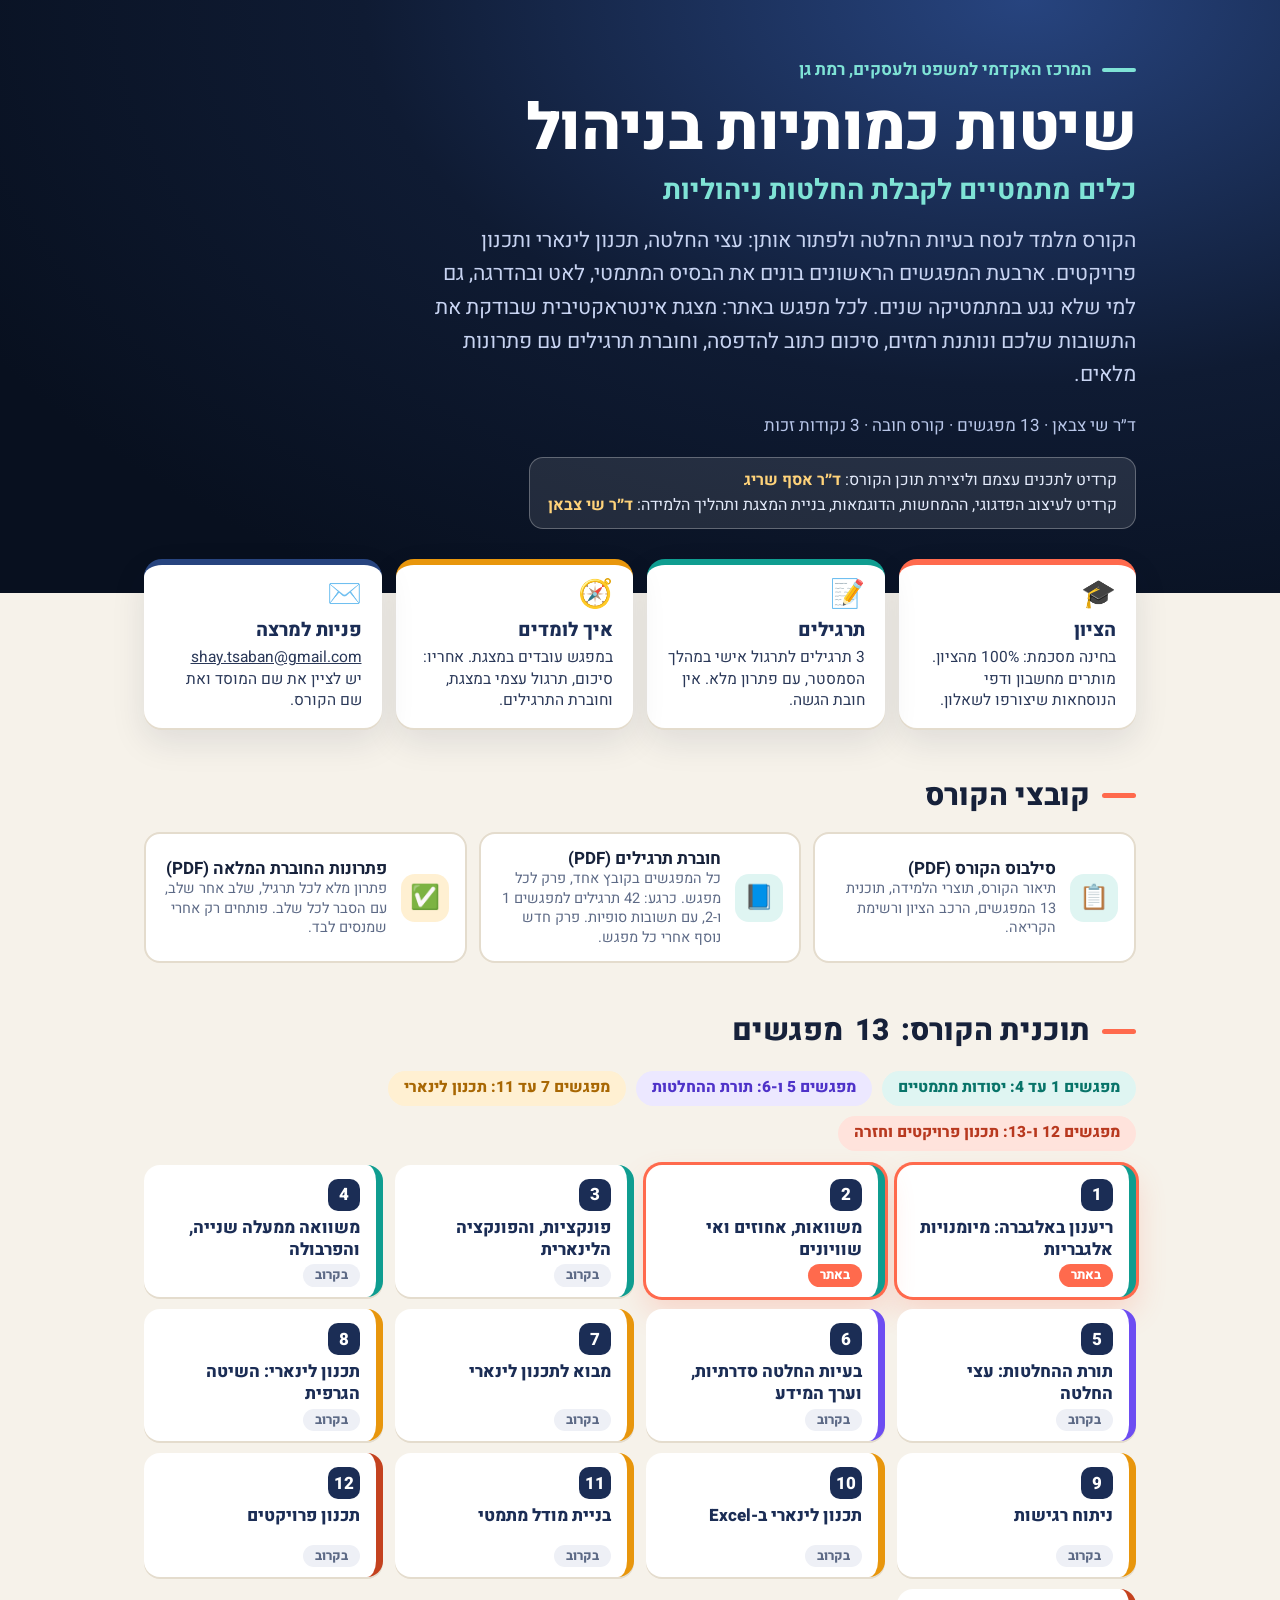
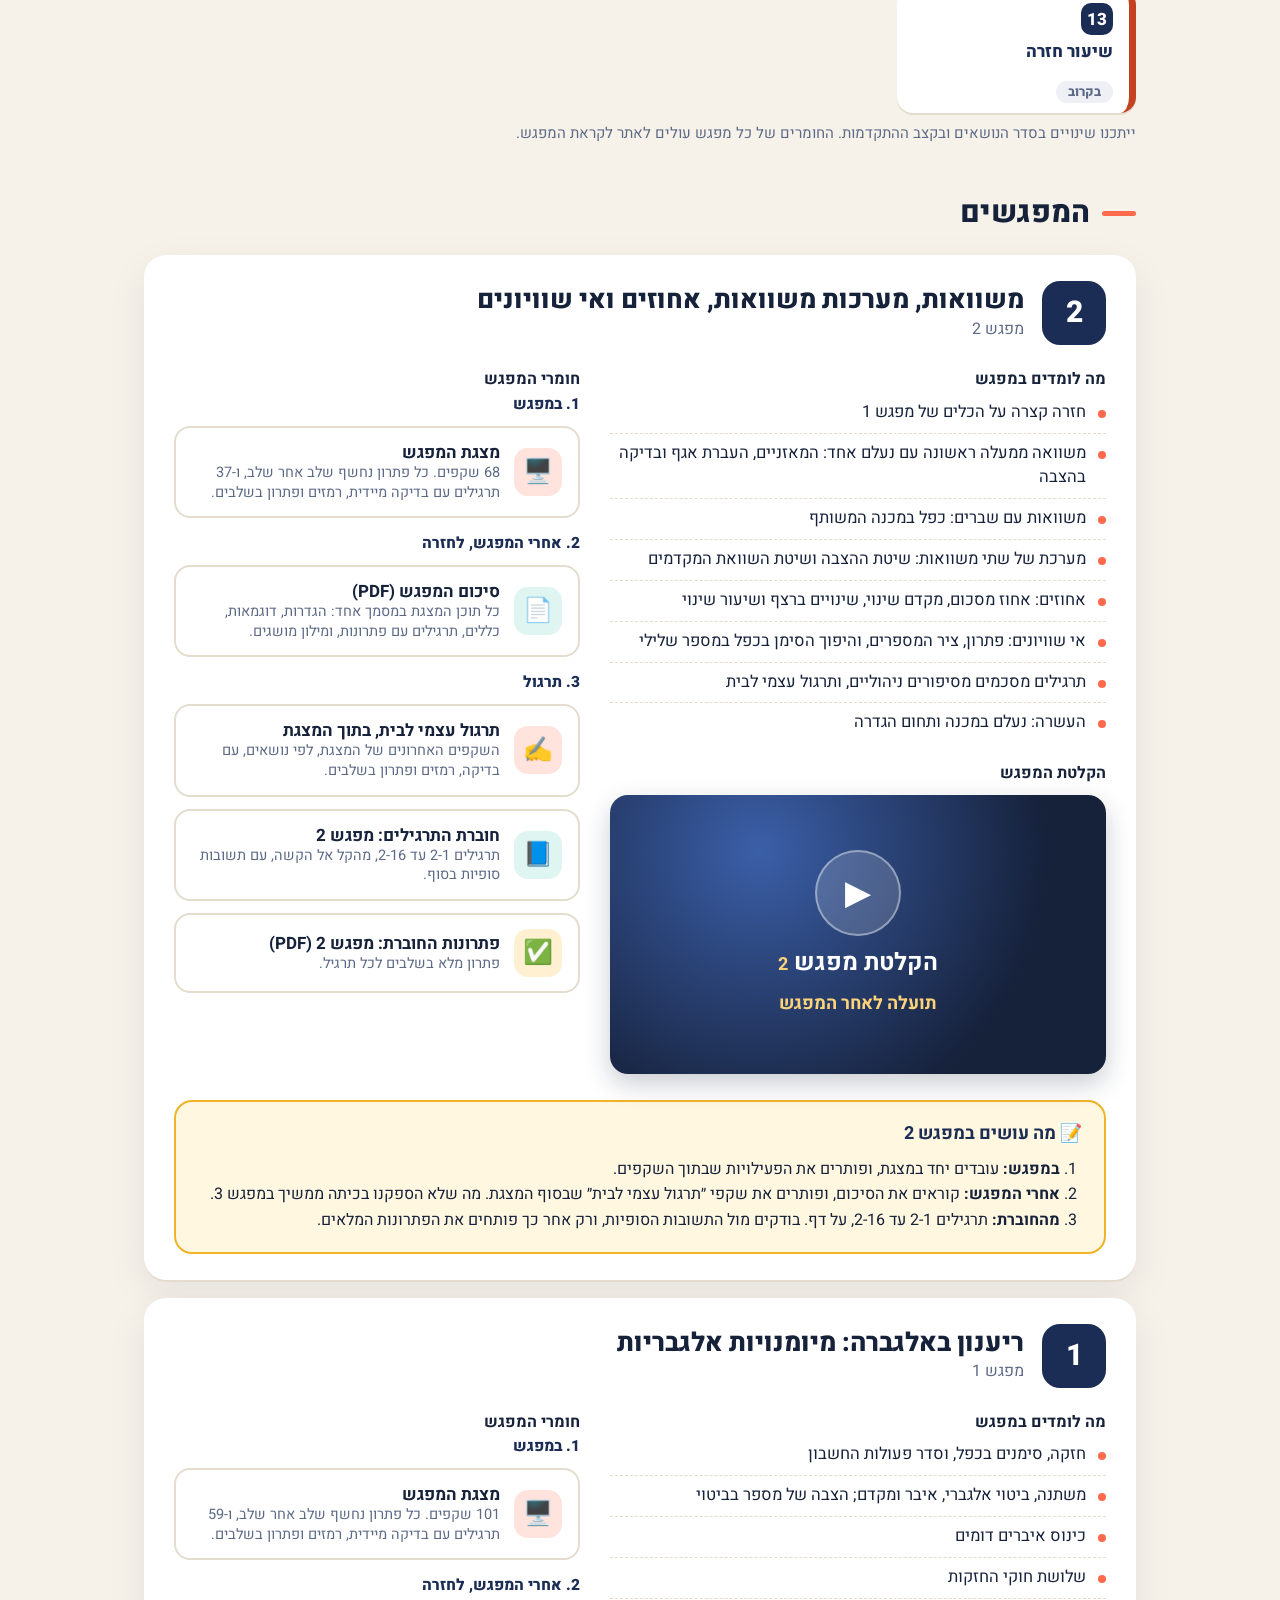
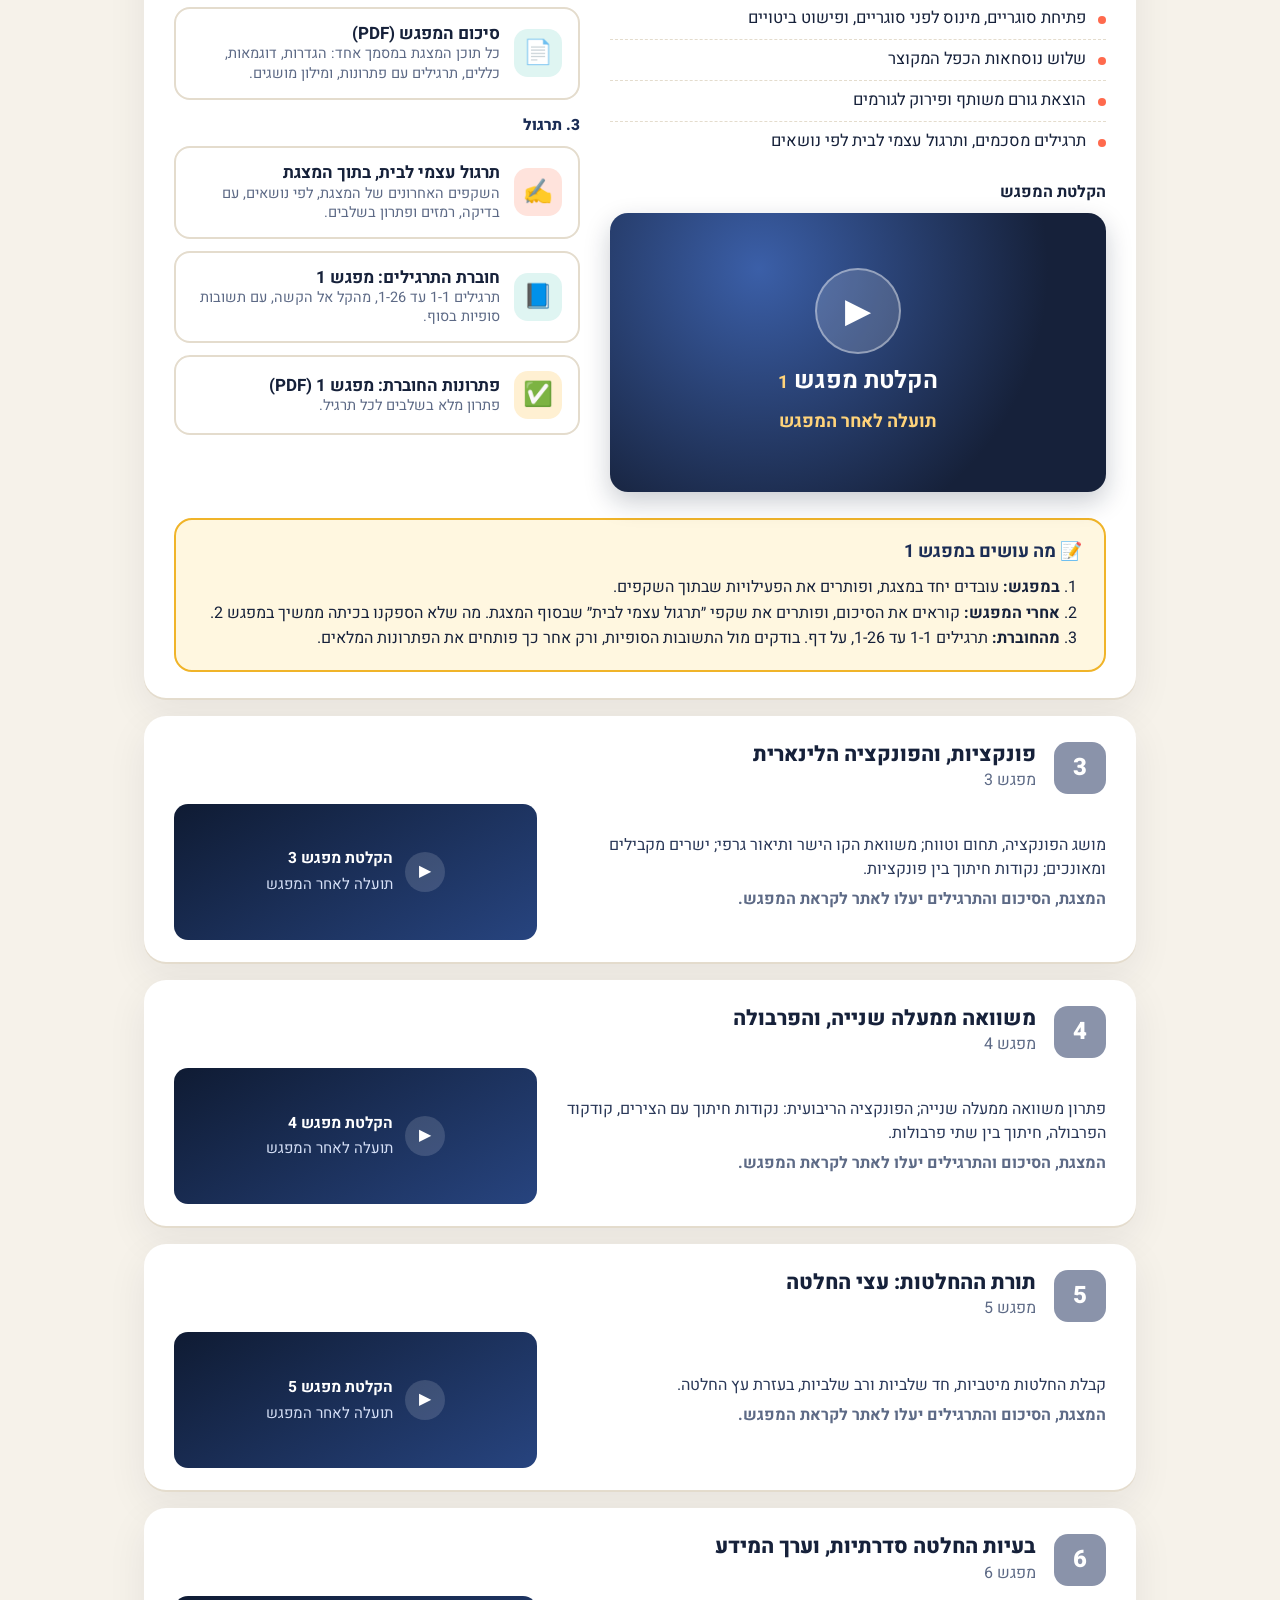
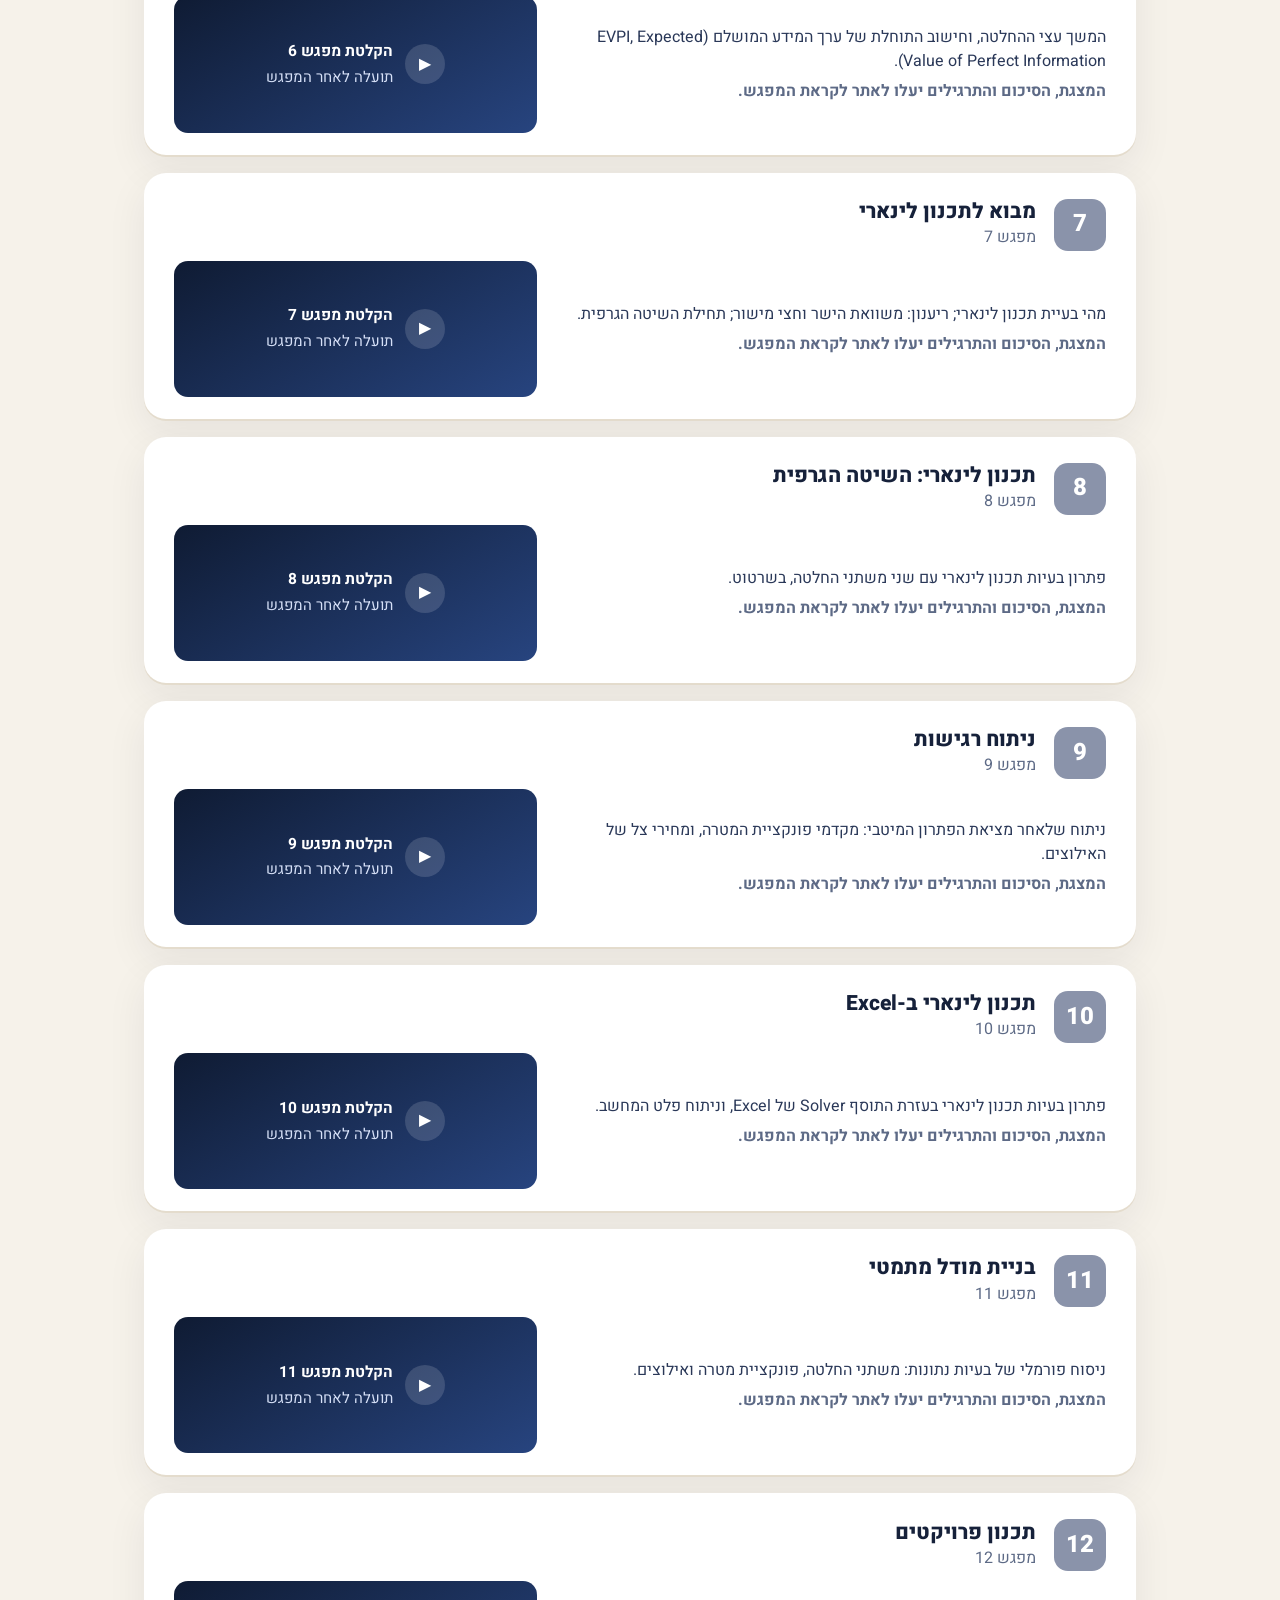
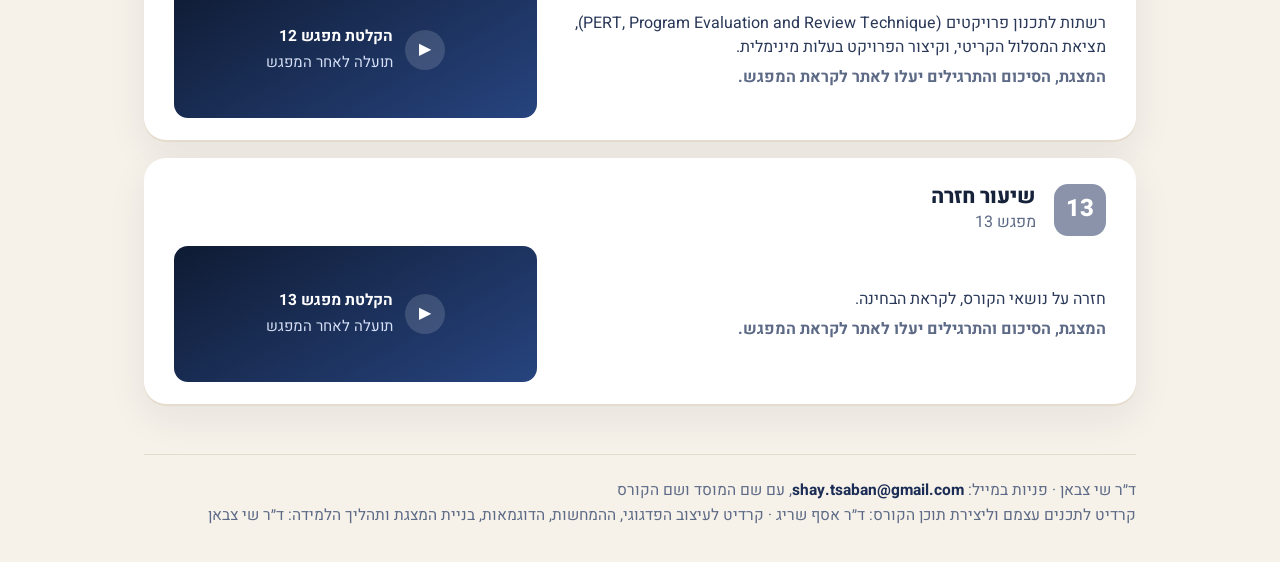
==== commit b4c8d394: "Meeting 2: equations, systems, percentages and inequalities (68-slide deck, summary, booklet chapter" ====
--- a/index.html
+++ b/index.html
@@ -154,31 +154,48 @@
 <h2 class="sec">קובצי הקורס</h2>
 <div class="cgrid">
 <a class="lk s" href="materials/syllabus.pdf" target="_blank" rel="noopener"><span class="e">📋</span><span><b>סילבוס הקורס (PDF)</b><span class="d">תיאור הקורס, תוצרי הלמידה, תוכנית <span class="n">13</span> המפגשים, הרכב הציון ורשימת הקריאה.</span></span></a>
-<a class="lk s" href="materials/booklet.pdf" target="_blank" rel="noopener"><span class="e">📘</span><span><b>חוברת תרגילים (PDF)</b><span class="d">תרגילים לפי מפגשים ונושאים. כרגע: <span class="n">26</span> תרגילים למפגש <span class="n">1</span>, עם תשובות סופיות. פרק חדש נוסף אחרי כל מפגש.</span></span></a>
-<a class="lk r" href="materials/booklet-solutions.pdf" target="_blank" rel="noopener"><span class="e">✅</span><span><b>פתרונות החוברת (PDF)</b><span class="d">פתרון מלא לכל תרגיל, שלב אחר שלב, עם הסבר לכל שלב. פותחים רק אחרי שמנסים לבד.</span></span></a>
+<a class="lk s" href="materials/booklet.pdf" target="_blank" rel="noopener"><span class="e">📘</span><span><b>חוברת תרגילים (PDF)</b><span class="d">כל המפגשים בקובץ אחד, פרק לכל מפגש. כרגע: <span class="n">42</span> תרגילים למפגשים <span class="n">1</span> ו-<span class="n">2</span>, עם תשובות סופיות. פרק חדש נוסף אחרי כל מפגש.</span></span></a>
+<a class="lk r" href="materials/booklet-solutions.pdf" target="_blank" rel="noopener"><span class="e">✅</span><span><b>פתרונות החוברת המלאה (PDF)</b><span class="d">פתרון מלא לכל תרגיל, שלב אחר שלב, עם הסבר לכל שלב. פותחים רק אחרי שמנסים לבד.</span></span></a>
 </div>
 </section>
 <section class="block" id="plan">
 <h2 class="sec">תוכנית הקורס: <span class="n">13</span> מפגשים</h2>
 <div class="halves"><span class="a">מפגשים <span class="n">1</span> עד <span class="n">4</span>: יסודות מתמטיים</span><span class="b">מפגשים <span class="n">5</span> ו-<span class="n">6</span>: תורת ההחלטות</span><span class="c">מפגשים <span class="n">7</span> עד <span class="n">11</span>: תכנון לינארי</span><span class="d">מפגשים <span class="n">12</span> ו-<span class="n">13</span>: תכנון פרויקטים וחזרה</span></div>
-<div class="plan"><a class="pc a on" href="#lesson-1"><span class="pn"><span class="n">1</span></span><b>ריענון באלגברה: מיומנויות אלגבריות</b><em>באתר</em></a><a class="pc a" href="#lesson-2"><span class="pn"><span class="n">2</span></span><b>משוואות, אחוזים ואי שוויונים</b><em>בקרוב</em></a><a class="pc a" href="#lesson-3"><span class="pn"><span class="n">3</span></span><b>פונקציות, והפונקציה הלינארית</b><em>בקרוב</em></a><a class="pc a" href="#lesson-4"><span class="pn"><span class="n">4</span></span><b>משוואה ממעלה שנייה, והפרבולה</b><em>בקרוב</em></a><a class="pc b" href="#lesson-5"><span class="pn"><span class="n">5</span></span><b>תורת ההחלטות: עצי החלטה</b><em>בקרוב</em></a><a class="pc b" href="#lesson-6"><span class="pn"><span class="n">6</span></span><b>בעיות החלטה סדרתיות, וערך המידע</b><em>בקרוב</em></a><a class="pc c" href="#lesson-7"><span class="pn"><span class="n">7</span></span><b>מבוא לתכנון לינארי</b><em>בקרוב</em></a><a class="pc c" href="#lesson-8"><span class="pn"><span class="n">8</span></span><b>תכנון לינארי: השיטה הגרפית</b><em>בקרוב</em></a><a class="pc c" href="#lesson-9"><span class="pn"><span class="n">9</span></span><b>ניתוח רגישות</b><em>בקרוב</em></a><a class="pc c" href="#lesson-10"><span class="pn"><span class="n">10</span></span><b>תכנון לינארי ב-Excel</b><em>בקרוב</em></a><a class="pc c" href="#lesson-11"><span class="pn"><span class="n">11</span></span><b>בניית מודל מתמטי</b><em>בקרוב</em></a><a class="pc d" href="#lesson-12"><span class="pn"><span class="n">12</span></span><b>תכנון פרויקטים</b><em>בקרוב</em></a><a class="pc d" href="#lesson-13"><span class="pn"><span class="n">13</span></span><b>שיעור חזרה</b><em>בקרוב</em></a></div>
+<div class="plan"><a class="pc a on" href="#lesson-1"><span class="pn"><span class="n">1</span></span><b>ריענון באלגברה: מיומנויות אלגבריות</b><em>באתר</em></a><a class="pc a on" href="#lesson-2"><span class="pn"><span class="n">2</span></span><b>משוואות, אחוזים ואי שוויונים</b><em>באתר</em></a><a class="pc a" href="#lesson-3"><span class="pn"><span class="n">3</span></span><b>פונקציות, והפונקציה הלינארית</b><em>בקרוב</em></a><a class="pc a" href="#lesson-4"><span class="pn"><span class="n">4</span></span><b>משוואה ממעלה שנייה, והפרבולה</b><em>בקרוב</em></a><a class="pc b" href="#lesson-5"><span class="pn"><span class="n">5</span></span><b>תורת ההחלטות: עצי החלטה</b><em>בקרוב</em></a><a class="pc b" href="#lesson-6"><span class="pn"><span class="n">6</span></span><b>בעיות החלטה סדרתיות, וערך המידע</b><em>בקרוב</em></a><a class="pc c" href="#lesson-7"><span class="pn"><span class="n">7</span></span><b>מבוא לתכנון לינארי</b><em>בקרוב</em></a><a class="pc c" href="#lesson-8"><span class="pn"><span class="n">8</span></span><b>תכנון לינארי: השיטה הגרפית</b><em>בקרוב</em></a><a class="pc c" href="#lesson-9"><span class="pn"><span class="n">9</span></span><b>ניתוח רגישות</b><em>בקרוב</em></a><a class="pc c" href="#lesson-10"><span class="pn"><span class="n">10</span></span><b>תכנון לינארי ב-Excel</b><em>בקרוב</em></a><a class="pc c" href="#lesson-11"><span class="pn"><span class="n">11</span></span><b>בניית מודל מתמטי</b><em>בקרוב</em></a><a class="pc d" href="#lesson-12"><span class="pn"><span class="n">12</span></span><b>תכנון פרויקטים</b><em>בקרוב</em></a><a class="pc d" href="#lesson-13"><span class="pn"><span class="n">13</span></span><b>שיעור חזרה</b><em>בקרוב</em></a></div>
 <p class="cnote">ייתכנו שינויים בסדר הנושאים ובקצב ההתקדמות. החומרים של כל מפגש עולים לאתר לקראת המפגש.</p>
 </section>
 <section class="block">
 <h2 class="sec">המפגשים</h2>
+<article class="lec" id="lesson-2">
+<div class="lec-head"><div class="lec-n">2</div><div><h3>משוואות, מערכות משוואות, אחוזים ואי שוויונים</h3><div class="sub">מפגש <span class="n">2</span></div></div></div>
+<div class="lec-body">
+<div><h4>מה לומדים במפגש</h4><ul class="learn"><li>חזרה קצרה על הכלים של מפגש 1</li><li>משוואה ממעלה ראשונה עם נעלם אחד: המאזניים, העברת אגף ובדיקה בהצבה</li><li>משוואות עם שברים: כפל במכנה המשותף</li><li>מערכת של שתי משוואות: שיטת ההצבה ושיטת השוואת המקדמים</li><li>אחוזים: אחוז מסכום, מקדם שינוי, שינויים ברצף ושיעור שינוי</li><li>אי שוויונים: פתרון, ציר המספרים, והיפוך הסימן בכפל במספר שלילי</li><li>תרגילים מסכמים מסיפורים ניהוליים, ותרגול עצמי לבית</li><li>העשרה: נעלם במכנה ותחום הגדרה</li></ul>
+<div class="rec1" id="rec-2"><h4>הקלטת המפגש</h4><div class="recbig"><div class="rb-in"><span class="rb-play">&#9654;</span><b>הקלטת מפגש <span class="n">2</span></b><span>תועלה לאחר המפגש</span></div></div></div>
+</div>
+<div><h4>חומרי המפגש</h4>
+<div class="grp"><h5>1. במפגש</h5><div class="links">
+<a class="lk p" href="lectures/lecture-2/presentation.html"><span class="e">🖥️</span><span><b>מצגת המפגש</b><span class="d"><span class="n">68</span> שקפים. כל פתרון נחשף שלב אחר שלב, ו-<span class="n">37</span> תרגילים עם בדיקה מיידית, רמזים ופתרון בשלבים.</span></span></a>
+</div></div>
+<div class="grp"><h5>2. אחרי המפגש, לחזרה</h5><div class="links">
+<a class="lk s" href="lectures/lecture-2/summary.pdf" target="_blank" rel="noopener"><span class="e">📄</span><span><b>סיכום המפגש (PDF)</b><span class="d">כל תוכן המצגת במסמך אחד: הגדרות, דוגמאות, כללים, תרגילים עם פתרונות, ומילון מושגים.</span></span></a>
+</div></div>
+<div class="grp"><h5>3. תרגול</h5><div class="links">
+<a class="lk p" href="lectures/lecture-2/presentation.html#s-home"><span class="e">✍️</span><span><b>תרגול עצמי לבית, בתוך המצגת</b><span class="d">השקפים האחרונים של המצגת, לפי נושאים, עם בדיקה, רמזים ופתרון בשלבים.</span></span></a>
+<a class="lk s" href="materials/booklet-m2.pdf" target="_blank" rel="noopener"><span class="e">📘</span><span><b>חוברת התרגילים: מפגש 2</b><span class="d">תרגילים <span class="n">2-1</span> עד <span class="n">2-16</span>, מהקל אל הקשה, עם תשובות סופיות בסוף.</span></span></a>
+<a class="lk r" href="materials/booklet-m2-solutions.pdf" target="_blank" rel="noopener"><span class="e">✅</span><span><b>פתרונות החוברת: מפגש 2 (PDF)</b><span class="d">פתרון מלא בשלבים לכל תרגיל.</span></span></a>
+</div></div>
+</div>
+</div>
+<div class="todo"><h4>📝 מה עושים במפגש <span class="n">2</span></h4><ol>
+<li><b>במפגש:</b> עובדים יחד במצגת, ופותרים את הפעילויות שבתוך השקפים.</li>
+<li><b>אחרי המפגש:</b> קוראים את הסיכום, ופותרים את שקפי ״תרגול עצמי לבית״ שבסוף המצגת. מה שלא הספקנו בכיתה ממשיך במפגש <span class="n">3</span>.</li>
+<li><b>מהחוברת:</b> תרגילים <span class="n">2-1</span> עד <span class="n">2-16</span>, על דף. בודקים מול התשובות הסופיות, ורק אחר כך פותחים את הפתרונות המלאים.</li>
+</ol></div>
+</article>
 <article class="lec" id="lesson-1">
 <div class="lec-head"><div class="lec-n">1</div><div><h3>ריענון באלגברה: מיומנויות אלגבריות</h3><div class="sub">מפגש <span class="n">1</span></div></div></div>
 <div class="lec-body">
-<div><h4>מה לומדים במפגש</h4><ul class="learn">
-<li>חזקה, סימנים בכפל, וסדר פעולות החשבון</li>
-<li>משתנה, ביטוי אלגברי, איבר ומקדם; הצבה של מספר בביטוי</li>
-<li>כינוס איברים דומים</li>
-<li>שלושת חוקי החזקות</li>
-<li>פתיחת סוגריים, מינוס לפני סוגריים, ופישוט ביטויים</li>
-<li>שלוש נוסחאות הכפל המקוצר</li>
-<li>הוצאת גורם משותף ופירוק לגורמים</li>
-<li>תרגילים מסכמים, ותרגול עצמי לבית לפי נושאים</li>
-</ul>
+<div><h4>מה לומדים במפגש</h4><ul class="learn"><li>חזקה, סימנים בכפל, וסדר פעולות החשבון</li><li>משתנה, ביטוי אלגברי, איבר ומקדם; הצבה של מספר בביטוי</li><li>כינוס איברים דומים</li><li>שלושת חוקי החזקות</li><li>פתיחת סוגריים, מינוס לפני סוגריים, ופישוט ביטויים</li><li>שלוש נוסחאות הכפל המקוצר</li><li>הוצאת גורם משותף ופירוק לגורמים</li><li>תרגילים מסכמים, ותרגול עצמי לבית לפי נושאים</li></ul>
 <div class="rec1" id="rec-1"><h4>הקלטת המפגש</h4><div class="recbig"><div class="rb-in"><span class="rb-play">&#9654;</span><b>הקלטת מפגש <span class="n">1</span></b><span>תועלה לאחר המפגש</span></div></div></div>
 </div>
 <div><h4>חומרי המפגש</h4>
@@ -190,8 +207,8 @@
 </div></div>
 <div class="grp"><h5>3. תרגול</h5><div class="links">
 <a class="lk p" href="lectures/lecture-1/presentation.html#s-home"><span class="e">✍️</span><span><b>תרגול עצמי לבית, בתוך המצגת</b><span class="d">השקפים האחרונים של המצגת, לפי נושאים, עם בדיקה, רמזים ופתרון בשלבים.</span></span></a>
-<a class="lk s" href="materials/booklet.pdf" target="_blank" rel="noopener"><span class="e">📘</span><span><b>חוברת התרגילים: מפגש 1</b><span class="d">תרגילים <span class="n">1-1</span> עד <span class="n">1-26</span>, בשבעה נושאים, מהקל אל הקשה.</span></span></a>
-<a class="lk r" href="materials/booklet-solutions.pdf" target="_blank" rel="noopener"><span class="e">✅</span><span><b>פתרונות החוברת (PDF)</b><span class="d">פתרון מלא בשלבים לכל תרגיל.</span></span></a>
+<a class="lk s" href="materials/booklet-m1.pdf" target="_blank" rel="noopener"><span class="e">📘</span><span><b>חוברת התרגילים: מפגש 1</b><span class="d">תרגילים <span class="n">1-1</span> עד <span class="n">1-26</span>, מהקל אל הקשה, עם תשובות סופיות בסוף.</span></span></a>
+<a class="lk r" href="materials/booklet-m1-solutions.pdf" target="_blank" rel="noopener"><span class="e">✅</span><span><b>פתרונות החוברת: מפגש 1 (PDF)</b><span class="d">פתרון מלא בשלבים לכל תרגיל.</span></span></a>
 </div></div>
 </div>
 </div>
@@ -201,8 +218,7 @@
 <li><b>מהחוברת:</b> תרגילים <span class="n">1-1</span> עד <span class="n">1-26</span>, על דף. בודקים מול התשובות הסופיות, ורק אחר כך פותחים את הפתרונות המלאים.</li>
 </ol></div>
 </article>
-<article class="lec up" id="lesson-2"><div class="lec-head"><div class="lec-n">2</div><div><h3>משוואות, אחוזים ואי שוויונים</h3><div class="sub">מפגש <span class="n">2</span></div></div></div>
-<div class="upb"><div><p>משוואה ממעלה ראשונה עם נעלם אחד, מערכת של שתי משוואות עם שני נעלמים, בעיות אחוזים, אי שוויונים.</p><p class="soon">המצגת, הסיכום והתרגילים יעלו לאתר לקראת המפגש.</p></div><div class="recsm" id="rec-2"><span class="play">&#9654;</span><span><b>הקלטת מפגש <span class="n">2</span></b>תועלה לאחר המפגש</span></div></div></article><article class="lec up" id="lesson-3"><div class="lec-head"><div class="lec-n">3</div><div><h3>פונקציות, והפונקציה הלינארית</h3><div class="sub">מפגש <span class="n">3</span></div></div></div>
+<article class="lec up" id="lesson-3"><div class="lec-head"><div class="lec-n">3</div><div><h3>פונקציות, והפונקציה הלינארית</h3><div class="sub">מפגש <span class="n">3</span></div></div></div>
 <div class="upb"><div><p>מושג הפונקציה, תחום וטווח; משוואת הקו הישר ותיאור גרפי; ישרים מקבילים ומאונכים; נקודות חיתוך בין פונקציות.</p><p class="soon">המצגת, הסיכום והתרגילים יעלו לאתר לקראת המפגש.</p></div><div class="recsm" id="rec-3"><span class="play">&#9654;</span><span><b>הקלטת מפגש <span class="n">3</span></b>תועלה לאחר המפגש</span></div></div></article><article class="lec up" id="lesson-4"><div class="lec-head"><div class="lec-n">4</div><div><h3>משוואה ממעלה שנייה, והפרבולה</h3><div class="sub">מפגש <span class="n">4</span></div></div></div>
 <div class="upb"><div><p>פתרון משוואה ממעלה שנייה; הפונקציה הריבועית: נקודות חיתוך עם הצירים, קודקוד הפרבולה, חיתוך בין שתי פרבולות.</p><p class="soon">המצגת, הסיכום והתרגילים יעלו לאתר לקראת המפגש.</p></div><div class="recsm" id="rec-4"><span class="play">&#9654;</span><span><b>הקלטת מפגש <span class="n">4</span></b>תועלה לאחר המפגש</span></div></div></article><article class="lec up" id="lesson-5"><div class="lec-head"><div class="lec-n">5</div><div><h3>תורת ההחלטות: עצי החלטה</h3><div class="sub">מפגש <span class="n">5</span></div></div></div>
 <div class="upb"><div><p>קבלת החלטות מיטביות, חד שלביות ורב שלביות, בעזרת עץ החלטה.</p><p class="soon">המצגת, הסיכום והתרגילים יעלו לאתר לקראת המפגש.</p></div><div class="recsm" id="rec-5"><span class="play">&#9654;</span><span><b>הקלטת מפגש <span class="n">5</span></b>תועלה לאחר המפגש</span></div></div></article><article class="lec up" id="lesson-6"><div class="lec-head"><div class="lec-n">6</div><div><h3>בעיות החלטה סדרתיות, וערך המידע</h3><div class="sub">מפגש <span class="n">6</span></div></div></div>
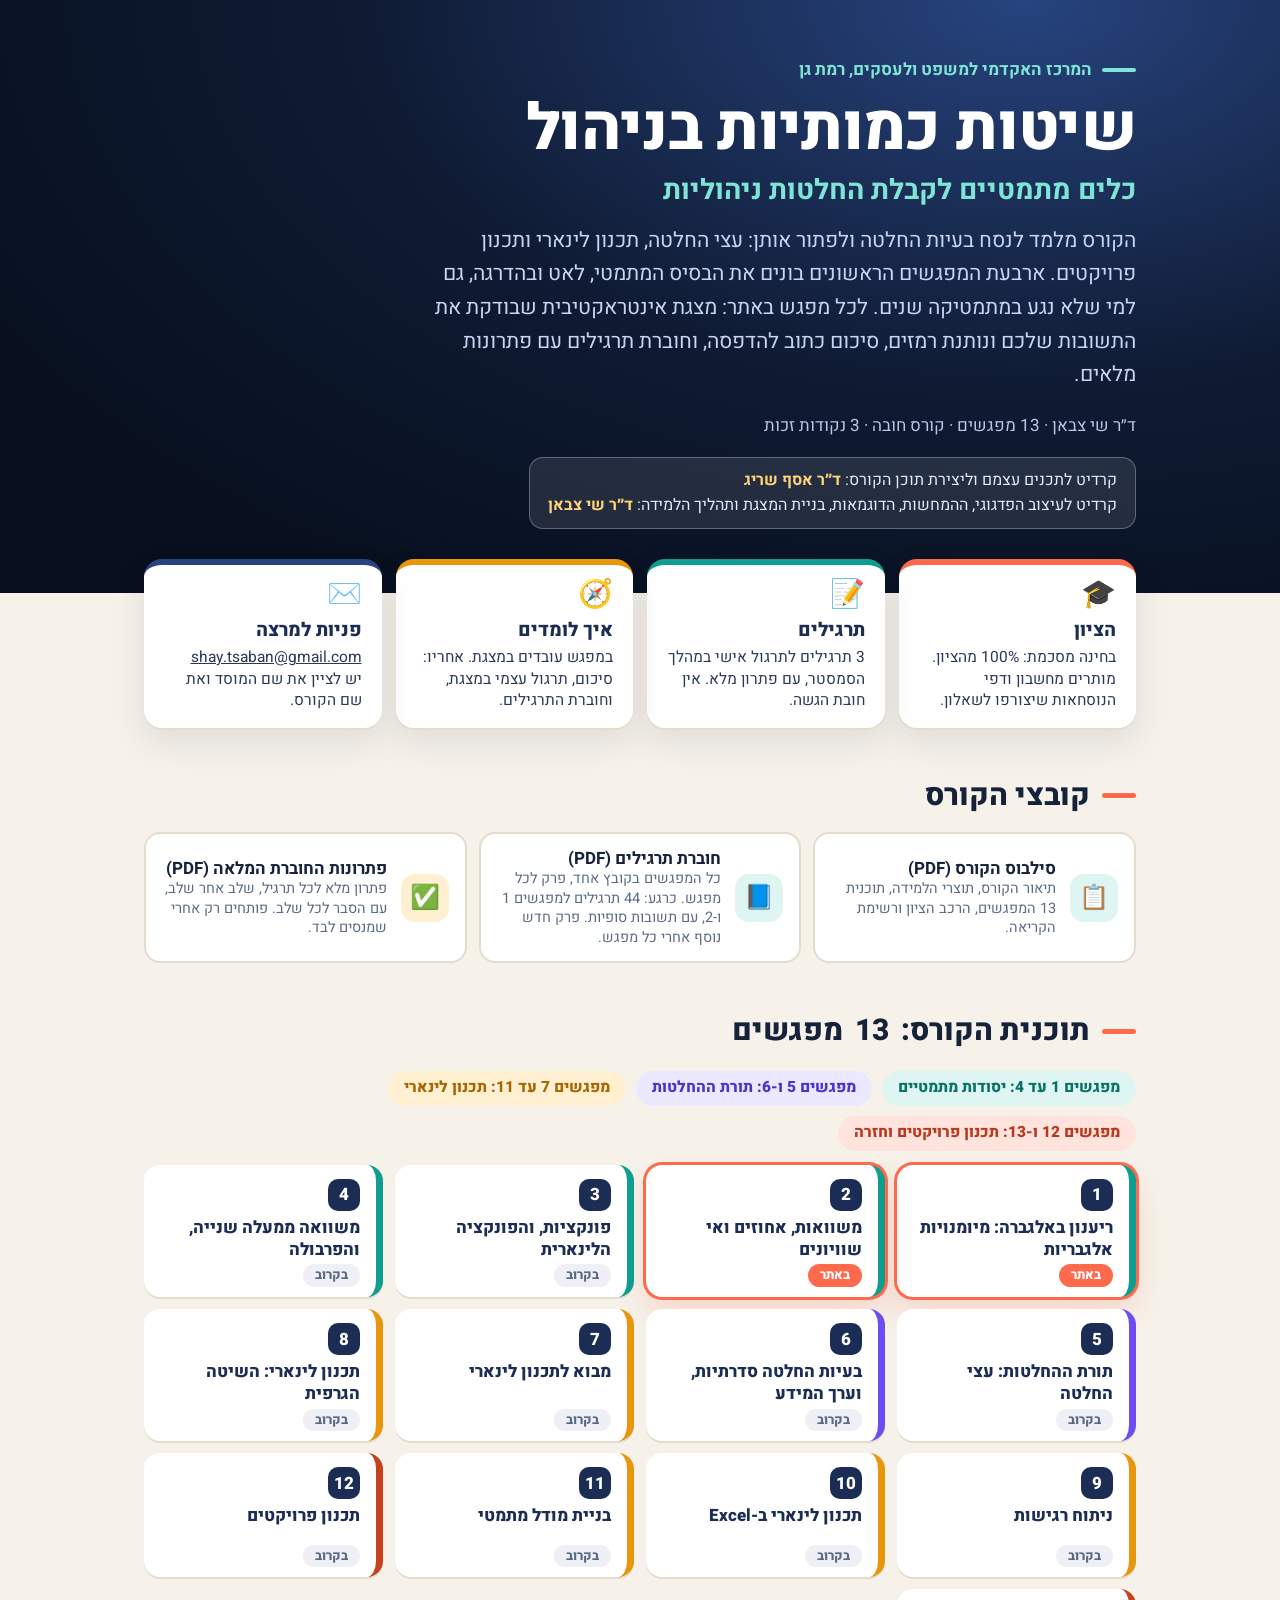
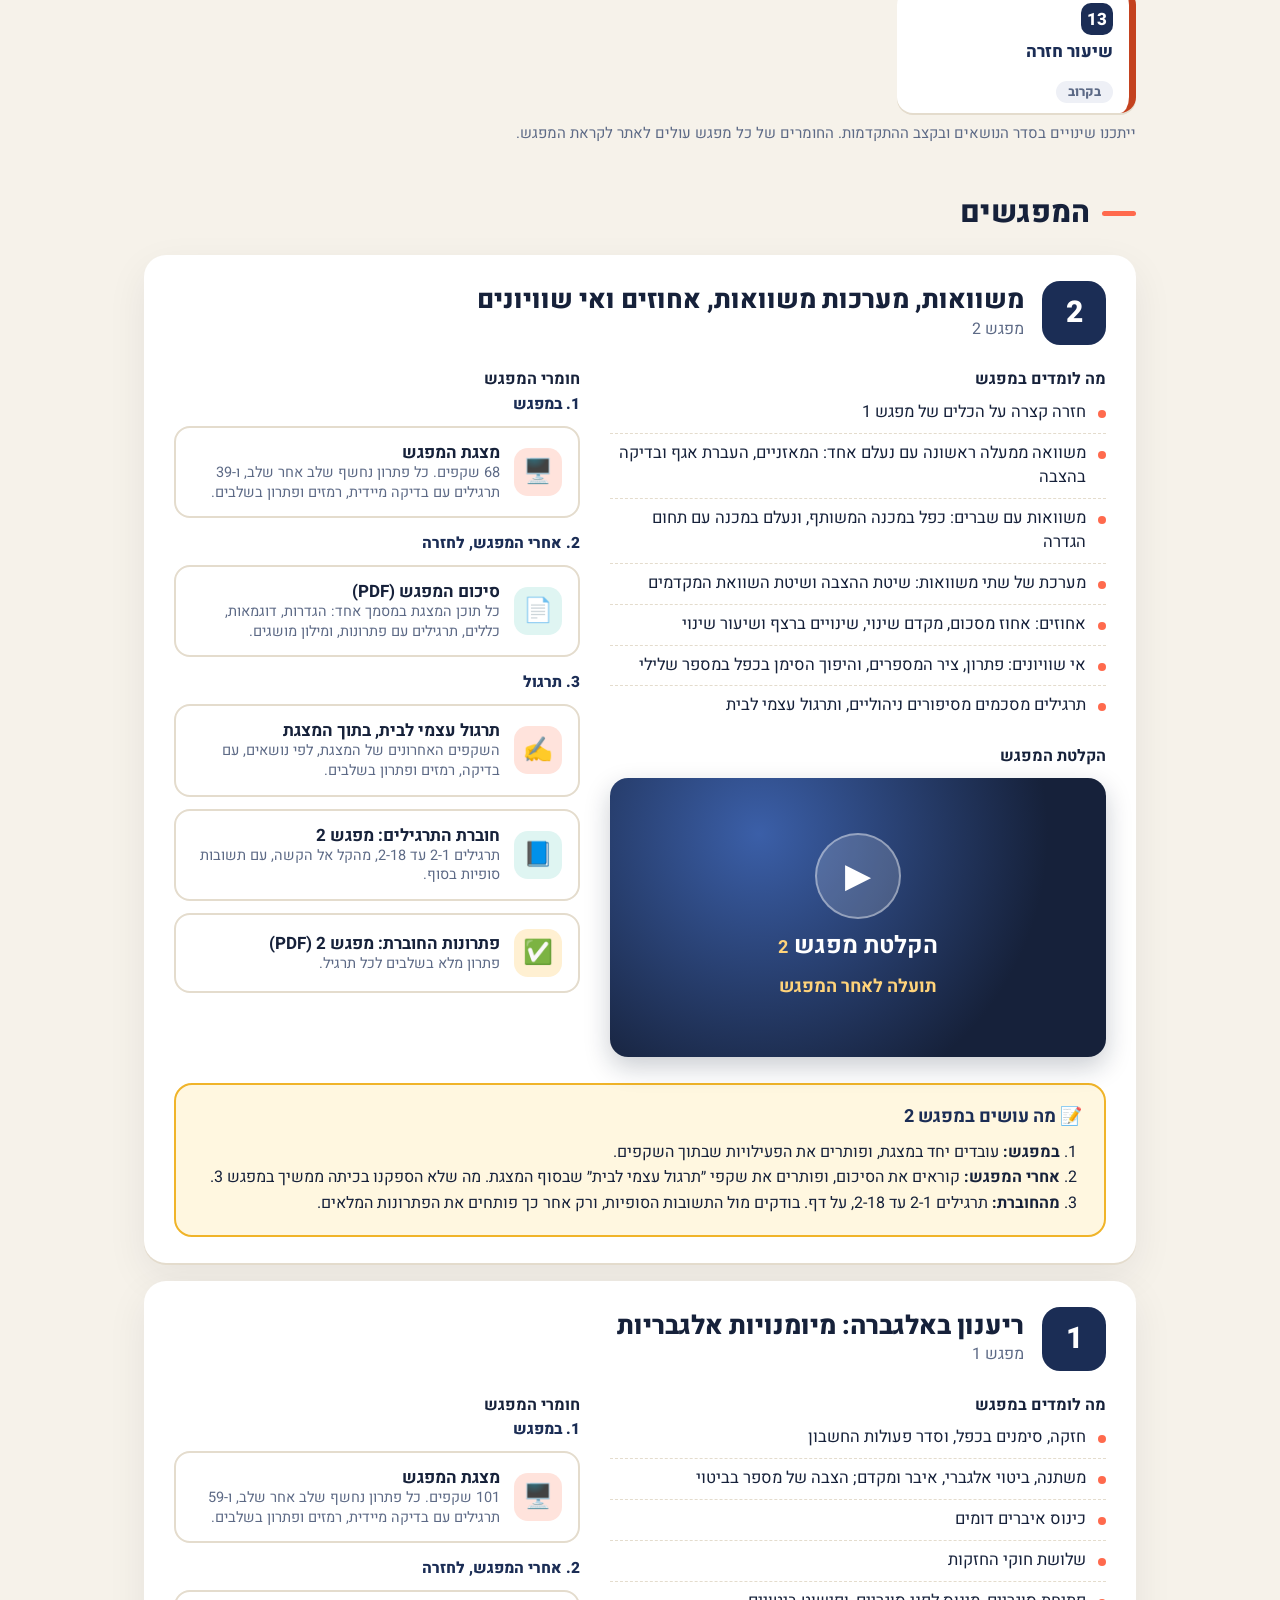
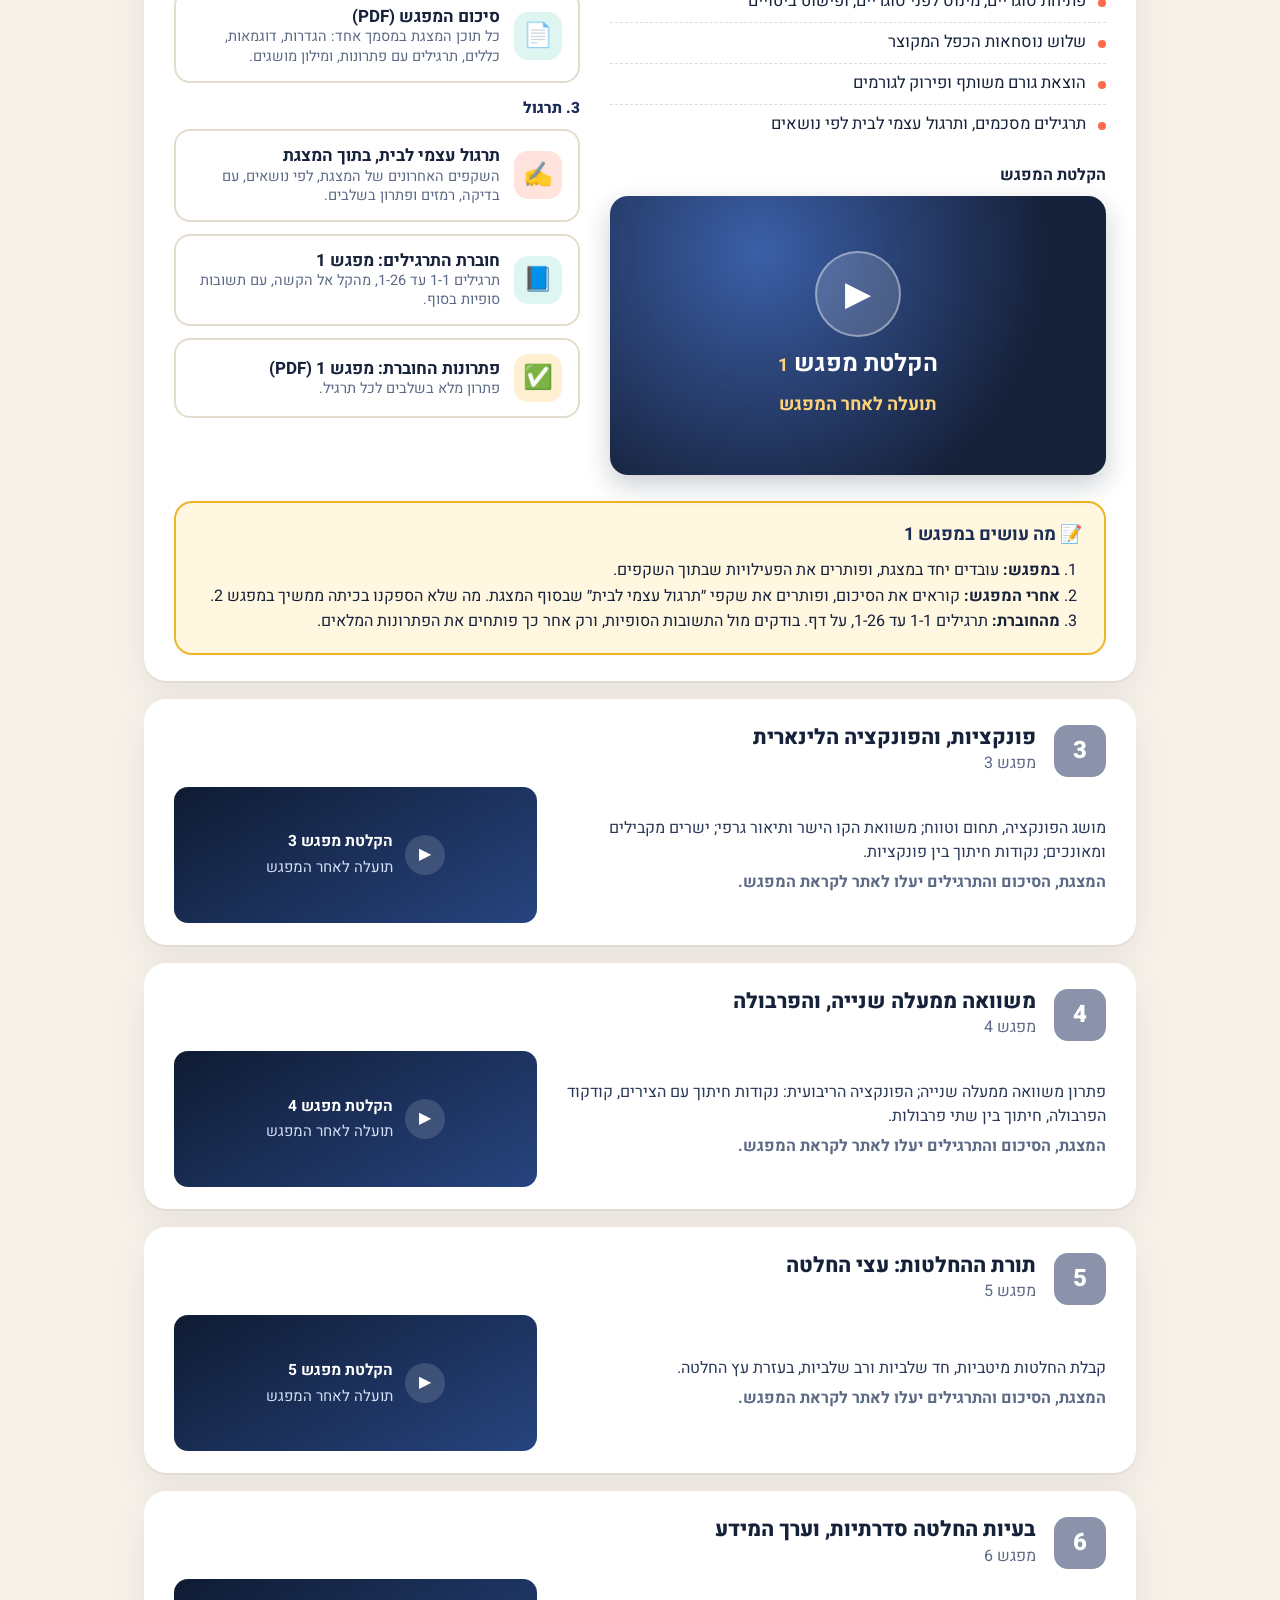
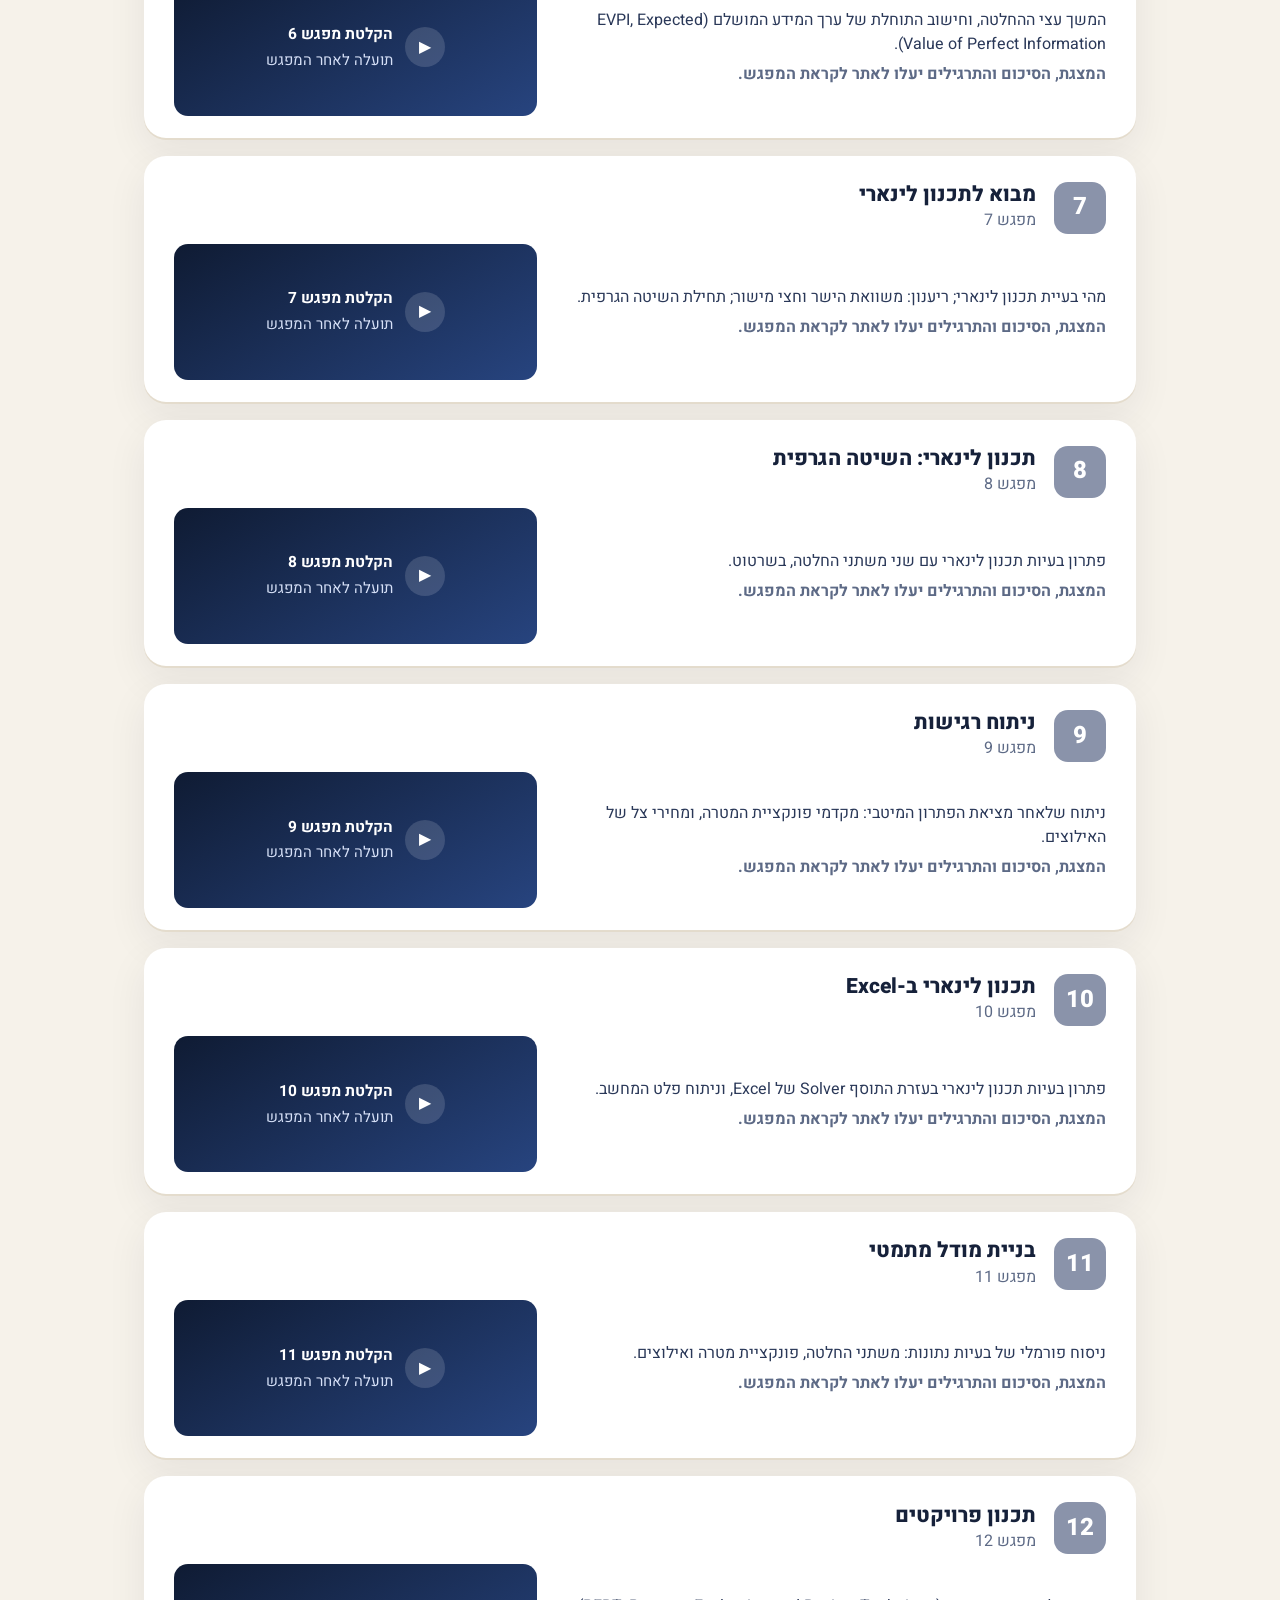
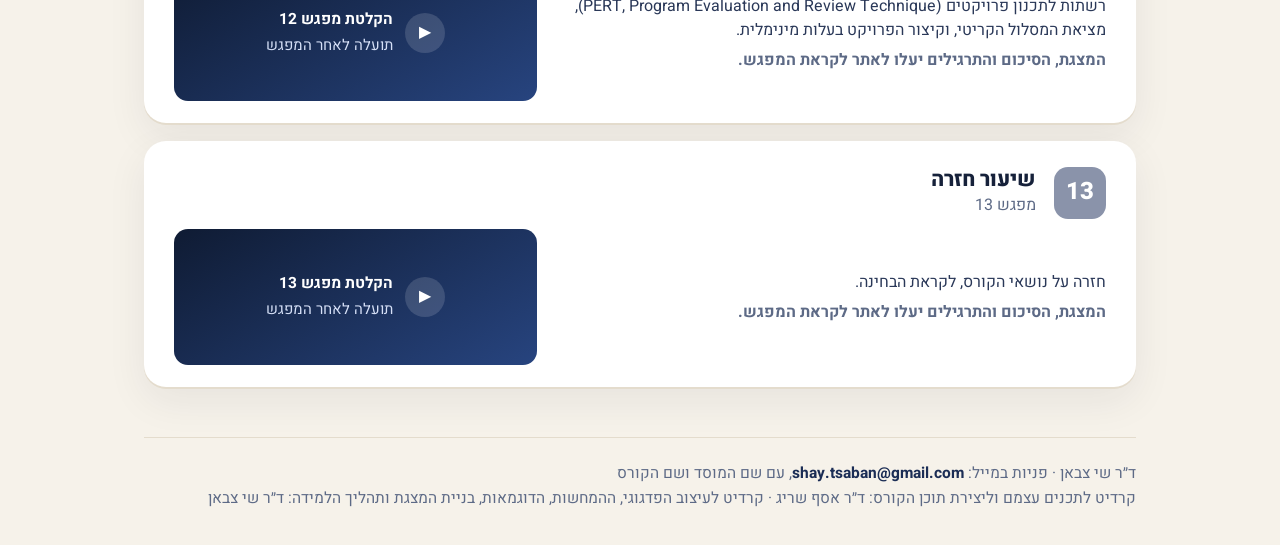
==== commit b632bd85: "Meeting 2: x in the denominator moves from home enrichment into part 2; booklet exercises 2-7, 2-8 C" ====
--- a/index.html
+++ b/index.html
@@ -154,7 +154,7 @@
 <h2 class="sec">קובצי הקורס</h2>
 <div class="cgrid">
 <a class="lk s" href="materials/syllabus.pdf" target="_blank" rel="noopener"><span class="e">📋</span><span><b>סילבוס הקורס (PDF)</b><span class="d">תיאור הקורס, תוצרי הלמידה, תוכנית <span class="n">13</span> המפגשים, הרכב הציון ורשימת הקריאה.</span></span></a>
-<a class="lk s" href="materials/booklet.pdf" target="_blank" rel="noopener"><span class="e">📘</span><span><b>חוברת תרגילים (PDF)</b><span class="d">כל המפגשים בקובץ אחד, פרק לכל מפגש. כרגע: <span class="n">42</span> תרגילים למפגשים <span class="n">1</span> ו-<span class="n">2</span>, עם תשובות סופיות. פרק חדש נוסף אחרי כל מפגש.</span></span></a>
+<a class="lk s" href="materials/booklet.pdf" target="_blank" rel="noopener"><span class="e">📘</span><span><b>חוברת תרגילים (PDF)</b><span class="d">כל המפגשים בקובץ אחד, פרק לכל מפגש. כרגע: <span class="n">44</span> תרגילים למפגשים <span class="n">1</span> ו-<span class="n">2</span>, עם תשובות סופיות. פרק חדש נוסף אחרי כל מפגש.</span></span></a>
 <a class="lk r" href="materials/booklet-solutions.pdf" target="_blank" rel="noopener"><span class="e">✅</span><span><b>פתרונות החוברת המלאה (PDF)</b><span class="d">פתרון מלא לכל תרגיל, שלב אחר שלב, עם הסבר לכל שלב. פותחים רק אחרי שמנסים לבד.</span></span></a>
 </div>
 </section>
@@ -169,19 +169,19 @@
 <article class="lec" id="lesson-2">
 <div class="lec-head"><div class="lec-n">2</div><div><h3>משוואות, מערכות משוואות, אחוזים ואי שוויונים</h3><div class="sub">מפגש <span class="n">2</span></div></div></div>
 <div class="lec-body">
-<div><h4>מה לומדים במפגש</h4><ul class="learn"><li>חזרה קצרה על הכלים של מפגש 1</li><li>משוואה ממעלה ראשונה עם נעלם אחד: המאזניים, העברת אגף ובדיקה בהצבה</li><li>משוואות עם שברים: כפל במכנה המשותף</li><li>מערכת של שתי משוואות: שיטת ההצבה ושיטת השוואת המקדמים</li><li>אחוזים: אחוז מסכום, מקדם שינוי, שינויים ברצף ושיעור שינוי</li><li>אי שוויונים: פתרון, ציר המספרים, והיפוך הסימן בכפל במספר שלילי</li><li>תרגילים מסכמים מסיפורים ניהוליים, ותרגול עצמי לבית</li><li>העשרה: נעלם במכנה ותחום הגדרה</li></ul>
+<div><h4>מה לומדים במפגש</h4><ul class="learn"><li>חזרה קצרה על הכלים של מפגש 1</li><li>משוואה ממעלה ראשונה עם נעלם אחד: המאזניים, העברת אגף ובדיקה בהצבה</li><li>משוואות עם שברים: כפל במכנה המשותף, ונעלם במכנה עם תחום הגדרה</li><li>מערכת של שתי משוואות: שיטת ההצבה ושיטת השוואת המקדמים</li><li>אחוזים: אחוז מסכום, מקדם שינוי, שינויים ברצף ושיעור שינוי</li><li>אי שוויונים: פתרון, ציר המספרים, והיפוך הסימן בכפל במספר שלילי</li><li>תרגילים מסכמים מסיפורים ניהוליים, ותרגול עצמי לבית</li></ul>
 <div class="rec1" id="rec-2"><h4>הקלטת המפגש</h4><div class="recbig"><div class="rb-in"><span class="rb-play">&#9654;</span><b>הקלטת מפגש <span class="n">2</span></b><span>תועלה לאחר המפגש</span></div></div></div>
 </div>
 <div><h4>חומרי המפגש</h4>
 <div class="grp"><h5>1. במפגש</h5><div class="links">
-<a class="lk p" href="lectures/lecture-2/presentation.html"><span class="e">🖥️</span><span><b>מצגת המפגש</b><span class="d"><span class="n">68</span> שקפים. כל פתרון נחשף שלב אחר שלב, ו-<span class="n">37</span> תרגילים עם בדיקה מיידית, רמזים ופתרון בשלבים.</span></span></a>
+<a class="lk p" href="lectures/lecture-2/presentation.html"><span class="e">🖥️</span><span><b>מצגת המפגש</b><span class="d"><span class="n">68</span> שקפים. כל פתרון נחשף שלב אחר שלב, ו-<span class="n">39</span> תרגילים עם בדיקה מיידית, רמזים ופתרון בשלבים.</span></span></a>
 </div></div>
 <div class="grp"><h5>2. אחרי המפגש, לחזרה</h5><div class="links">
 <a class="lk s" href="lectures/lecture-2/summary.pdf" target="_blank" rel="noopener"><span class="e">📄</span><span><b>סיכום המפגש (PDF)</b><span class="d">כל תוכן המצגת במסמך אחד: הגדרות, דוגמאות, כללים, תרגילים עם פתרונות, ומילון מושגים.</span></span></a>
 </div></div>
 <div class="grp"><h5>3. תרגול</h5><div class="links">
 <a class="lk p" href="lectures/lecture-2/presentation.html#s-home"><span class="e">✍️</span><span><b>תרגול עצמי לבית, בתוך המצגת</b><span class="d">השקפים האחרונים של המצגת, לפי נושאים, עם בדיקה, רמזים ופתרון בשלבים.</span></span></a>
-<a class="lk s" href="materials/booklet-m2.pdf" target="_blank" rel="noopener"><span class="e">📘</span><span><b>חוברת התרגילים: מפגש 2</b><span class="d">תרגילים <span class="n">2-1</span> עד <span class="n">2-16</span>, מהקל אל הקשה, עם תשובות סופיות בסוף.</span></span></a>
+<a class="lk s" href="materials/booklet-m2.pdf" target="_blank" rel="noopener"><span class="e">📘</span><span><b>חוברת התרגילים: מפגש 2</b><span class="d">תרגילים <span class="n">2-1</span> עד <span class="n">2-18</span>, מהקל אל הקשה, עם תשובות סופיות בסוף.</span></span></a>
 <a class="lk r" href="materials/booklet-m2-solutions.pdf" target="_blank" rel="noopener"><span class="e">✅</span><span><b>פתרונות החוברת: מפגש 2 (PDF)</b><span class="d">פתרון מלא בשלבים לכל תרגיל.</span></span></a>
 </div></div>
 </div>
@@ -189,7 +189,7 @@
 <div class="todo"><h4>📝 מה עושים במפגש <span class="n">2</span></h4><ol>
 <li><b>במפגש:</b> עובדים יחד במצגת, ופותרים את הפעילויות שבתוך השקפים.</li>
 <li><b>אחרי המפגש:</b> קוראים את הסיכום, ופותרים את שקפי ״תרגול עצמי לבית״ שבסוף המצגת. מה שלא הספקנו בכיתה ממשיך במפגש <span class="n">3</span>.</li>
-<li><b>מהחוברת:</b> תרגילים <span class="n">2-1</span> עד <span class="n">2-16</span>, על דף. בודקים מול התשובות הסופיות, ורק אחר כך פותחים את הפתרונות המלאים.</li>
+<li><b>מהחוברת:</b> תרגילים <span class="n">2-1</span> עד <span class="n">2-18</span>, על דף. בודקים מול התשובות הסופיות, ורק אחר כך פותחים את הפתרונות המלאים.</li>
 </ol></div>
 </article>
 <article class="lec" id="lesson-1">
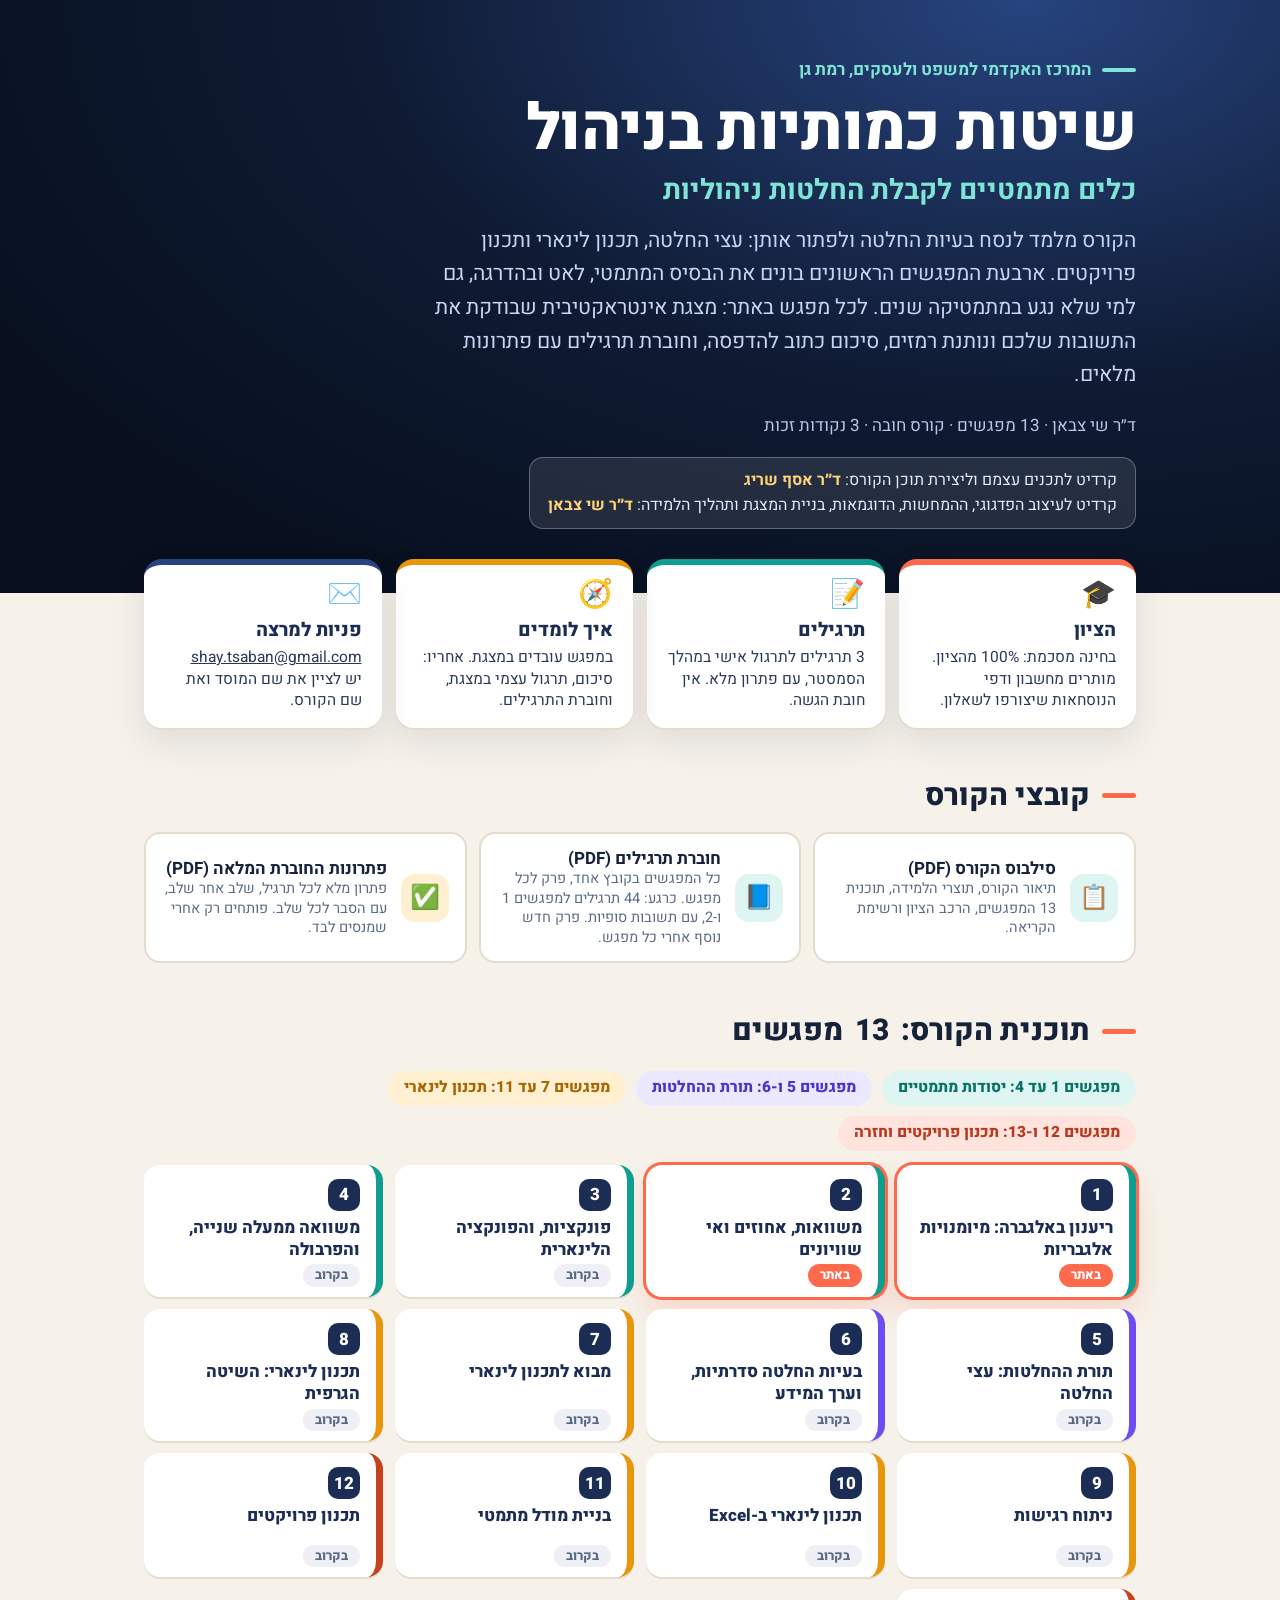
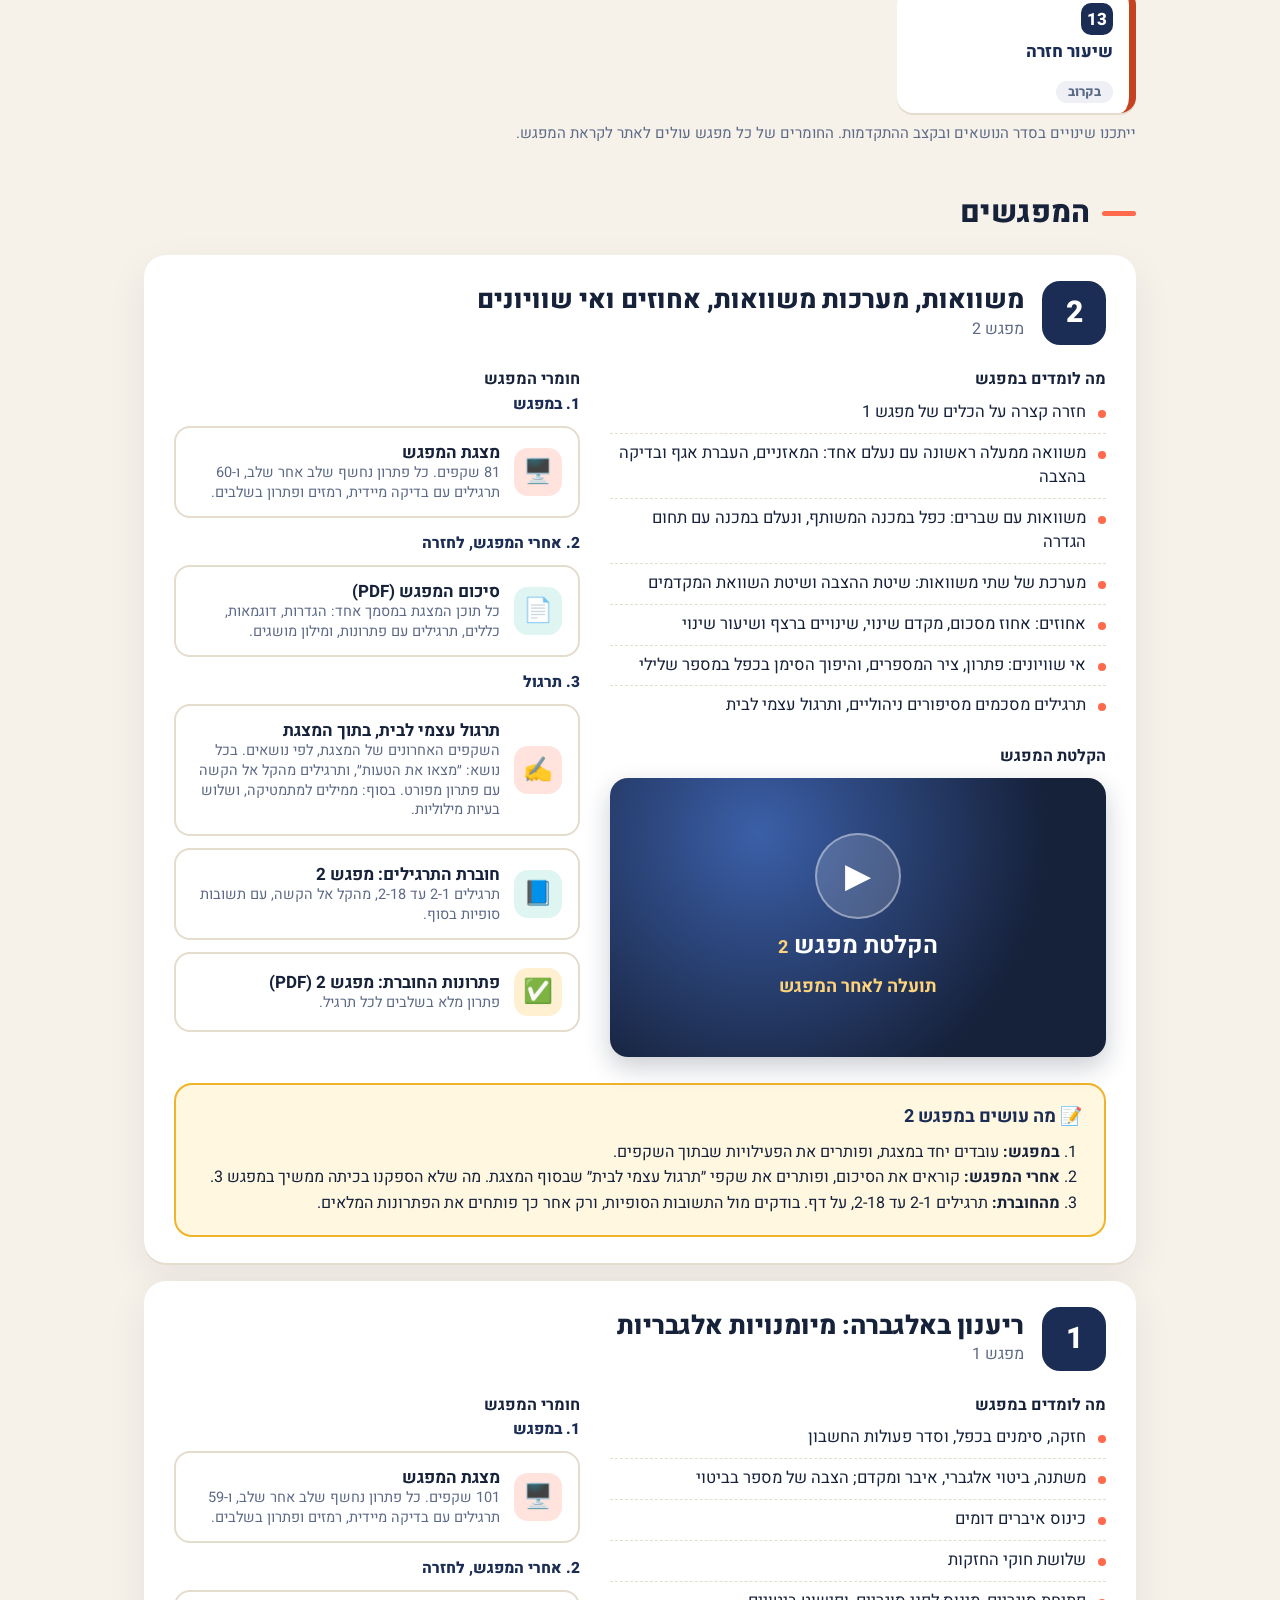
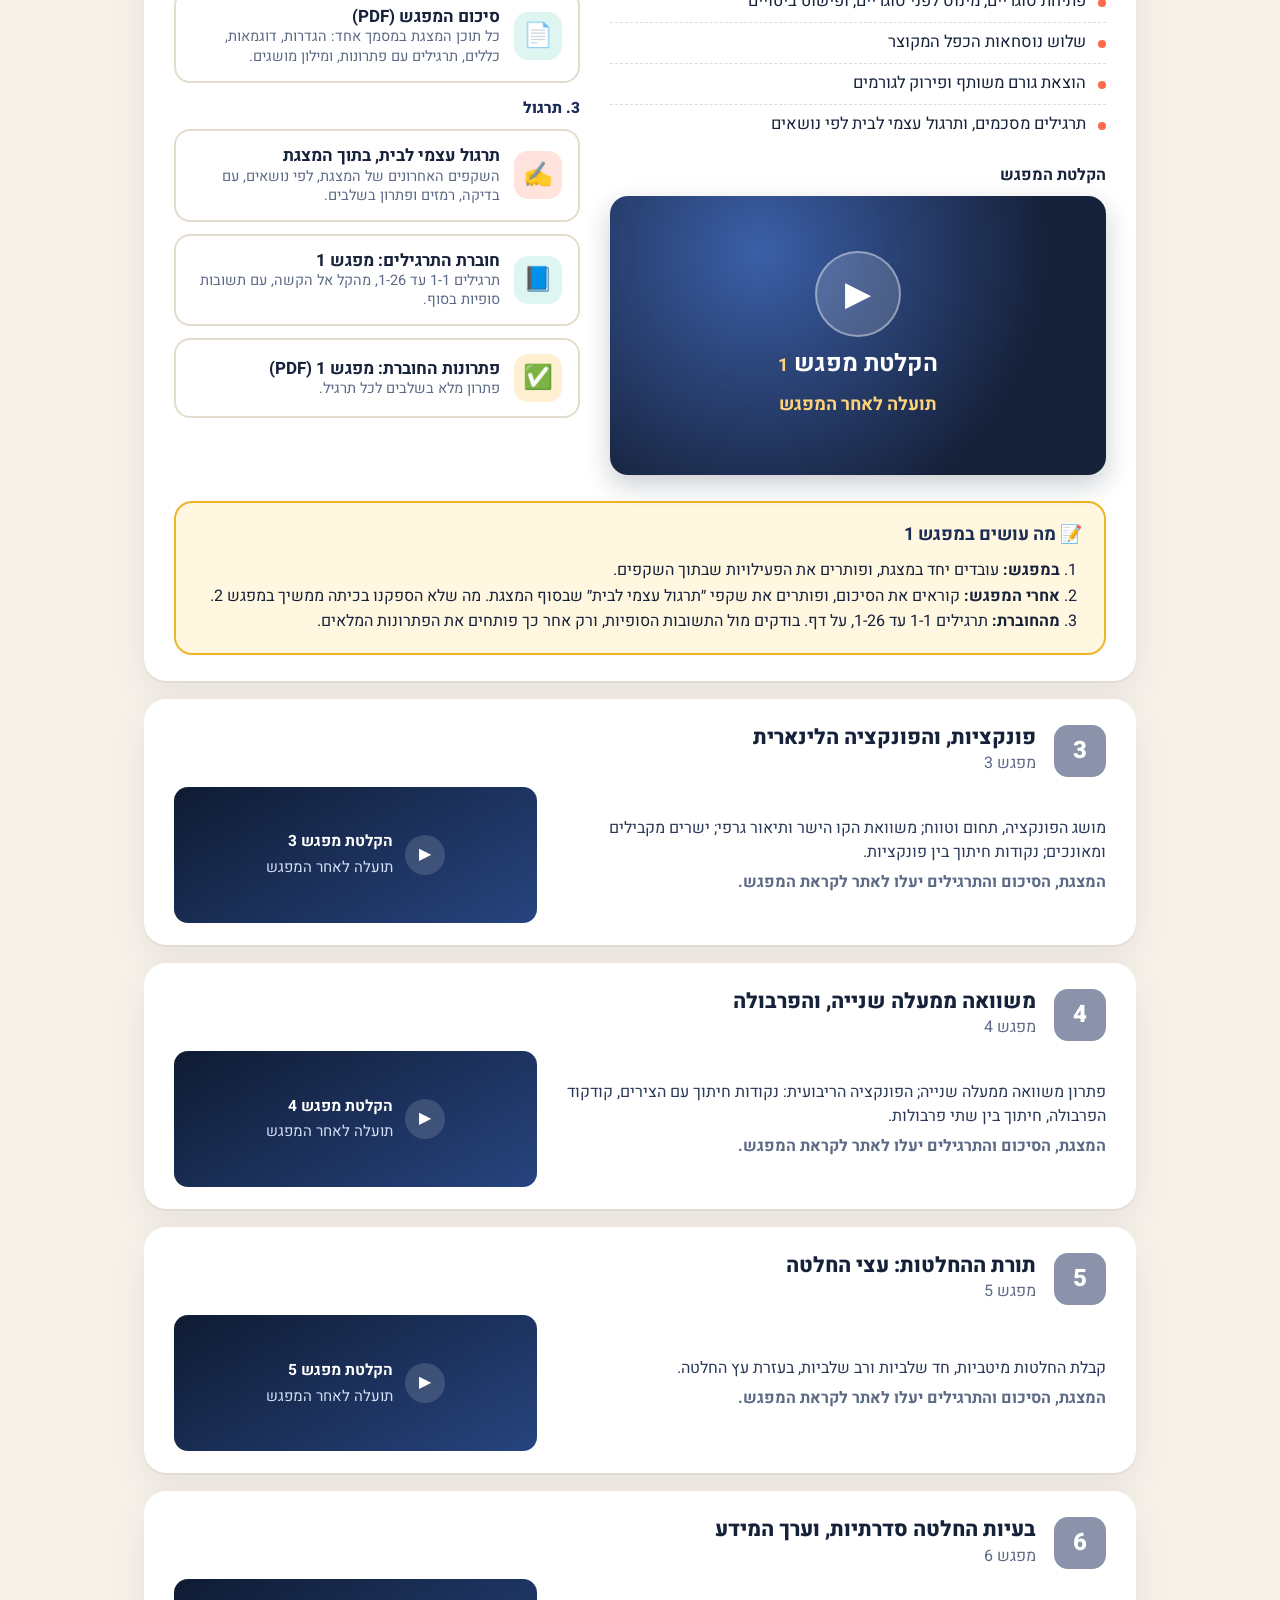
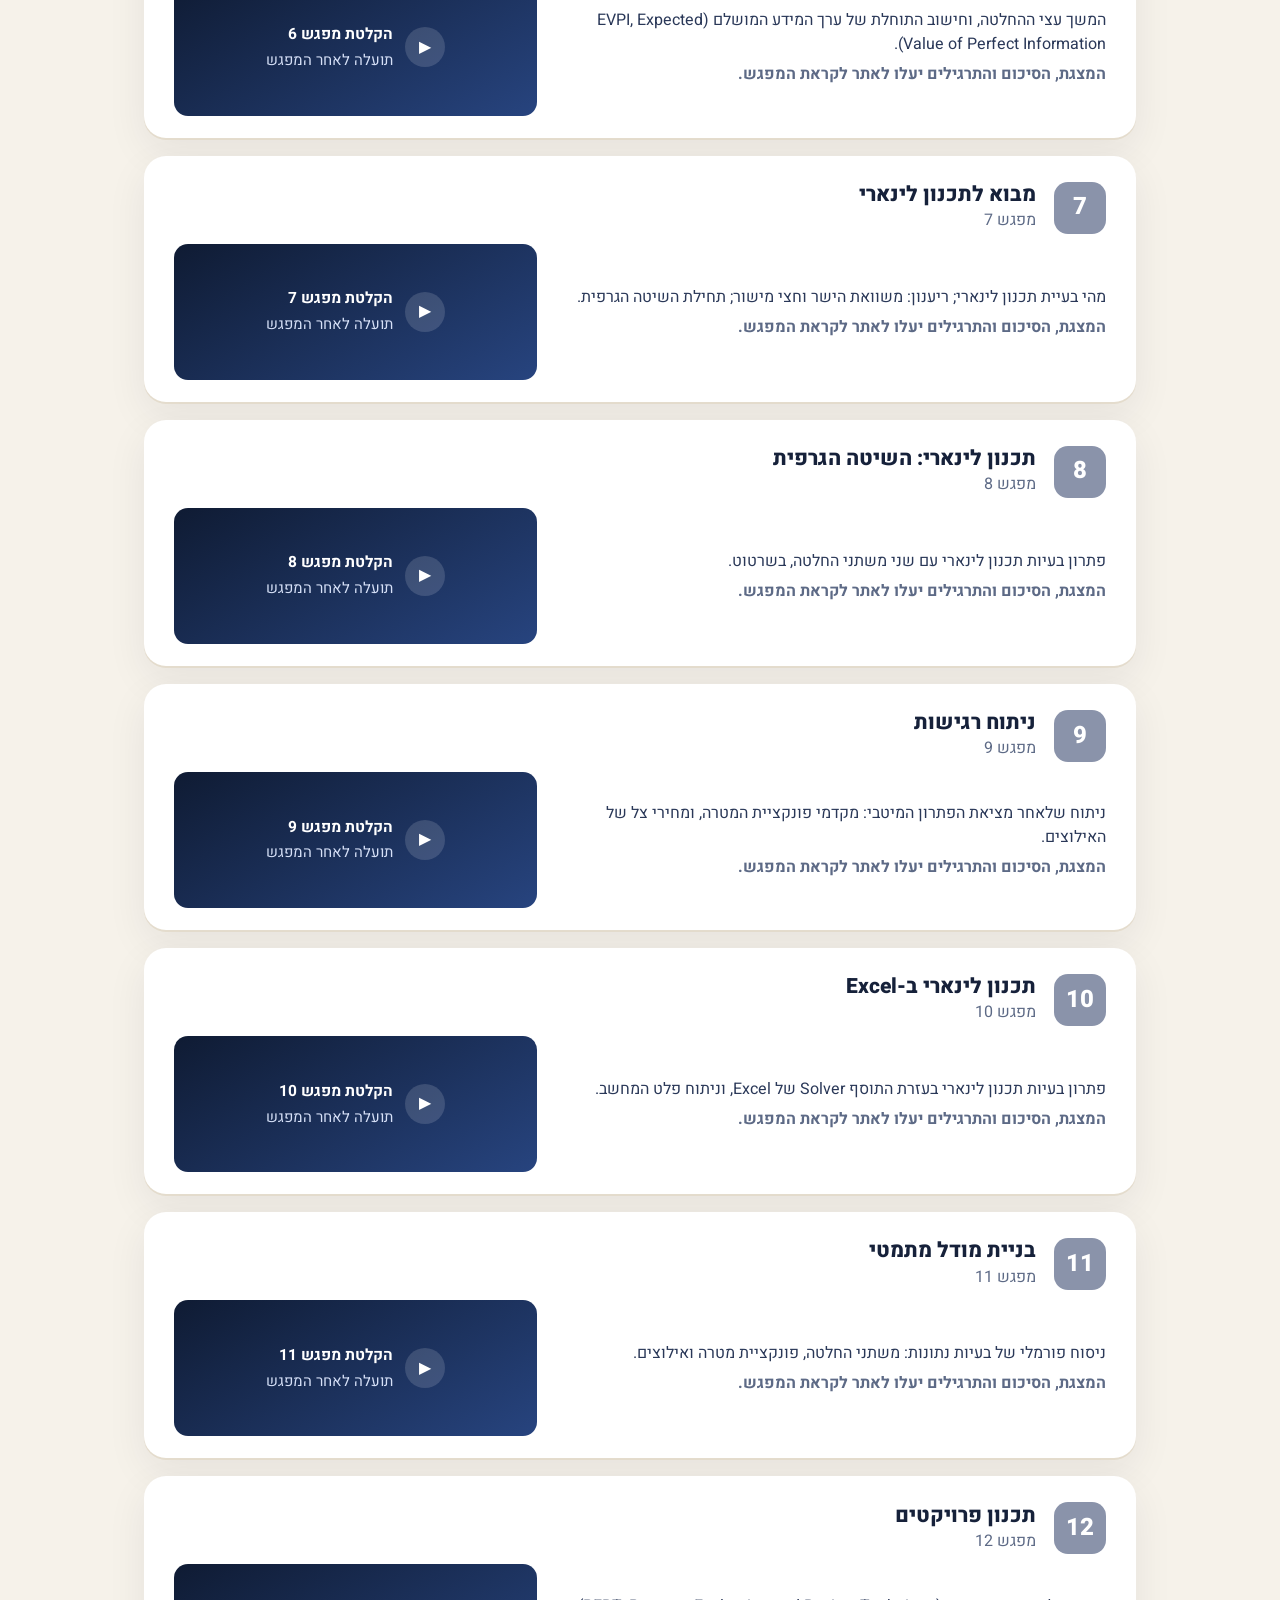
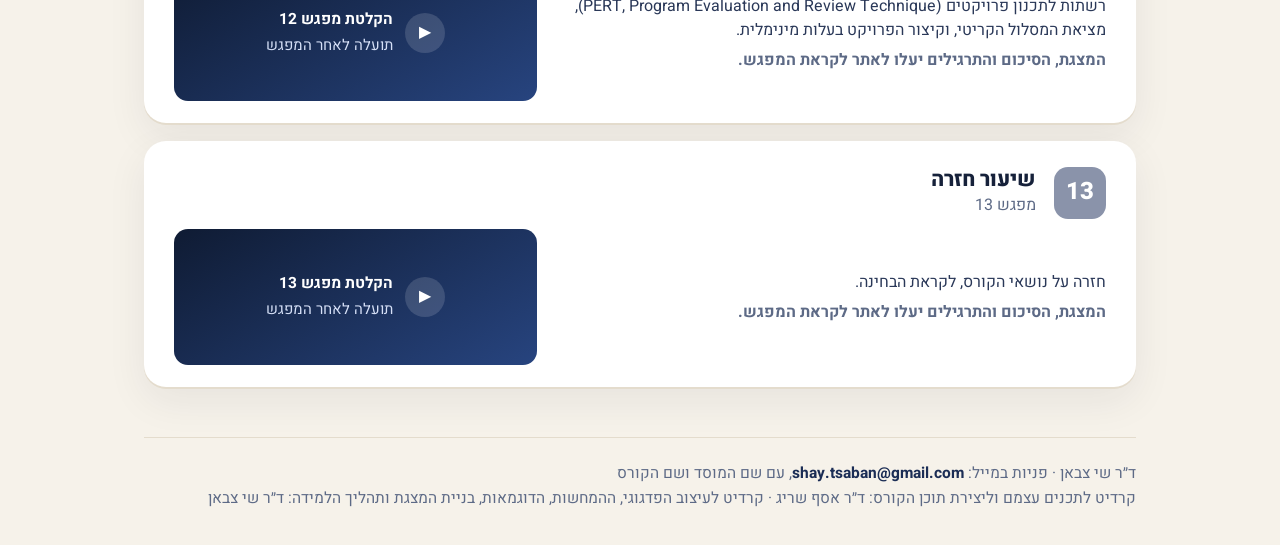
==== commit 447da779: "Meeting 2: solving-order strips, coloured moves, and a full home practice section In class: a "דרך ה" ====
--- a/index.html
+++ b/index.html
@@ -174,13 +174,13 @@
 </div>
 <div><h4>חומרי המפגש</h4>
 <div class="grp"><h5>1. במפגש</h5><div class="links">
-<a class="lk p" href="lectures/lecture-2/presentation.html"><span class="e">🖥️</span><span><b>מצגת המפגש</b><span class="d"><span class="n">68</span> שקפים. כל פתרון נחשף שלב אחר שלב, ו-<span class="n">39</span> תרגילים עם בדיקה מיידית, רמזים ופתרון בשלבים.</span></span></a>
+<a class="lk p" href="lectures/lecture-2/presentation.html"><span class="e">🖥️</span><span><b>מצגת המפגש</b><span class="d"><span class="n">81</span> שקפים. כל פתרון נחשף שלב אחר שלב, ו-<span class="n">60</span> תרגילים עם בדיקה מיידית, רמזים ופתרון בשלבים.</span></span></a>
 </div></div>
 <div class="grp"><h5>2. אחרי המפגש, לחזרה</h5><div class="links">
 <a class="lk s" href="lectures/lecture-2/summary.pdf" target="_blank" rel="noopener"><span class="e">📄</span><span><b>סיכום המפגש (PDF)</b><span class="d">כל תוכן המצגת במסמך אחד: הגדרות, דוגמאות, כללים, תרגילים עם פתרונות, ומילון מושגים.</span></span></a>
 </div></div>
 <div class="grp"><h5>3. תרגול</h5><div class="links">
-<a class="lk p" href="lectures/lecture-2/presentation.html#s-home"><span class="e">✍️</span><span><b>תרגול עצמי לבית, בתוך המצגת</b><span class="d">השקפים האחרונים של המצגת, לפי נושאים, עם בדיקה, רמזים ופתרון בשלבים.</span></span></a>
+<a class="lk p" href="lectures/lecture-2/presentation.html#s-home"><span class="e">✍️</span><span><b>תרגול עצמי לבית, בתוך המצגת</b><span class="d">השקפים האחרונים של המצגת, לפי נושאים. בכל נושא: ״מצאו את הטעות״, ותרגילים מהקל אל הקשה עם פתרון מפורט. בסוף: ממילים למתמטיקה, ושלוש בעיות מילוליות.</span></span></a>
 <a class="lk s" href="materials/booklet-m2.pdf" target="_blank" rel="noopener"><span class="e">📘</span><span><b>חוברת התרגילים: מפגש 2</b><span class="d">תרגילים <span class="n">2-1</span> עד <span class="n">2-18</span>, מהקל אל הקשה, עם תשובות סופיות בסוף.</span></span></a>
 <a class="lk r" href="materials/booklet-m2-solutions.pdf" target="_blank" rel="noopener"><span class="e">✅</span><span><b>פתרונות החוברת: מפגש 2 (PDF)</b><span class="d">פתרון מלא בשלבים לכל תרגיל.</span></span></a>
 </div></div>
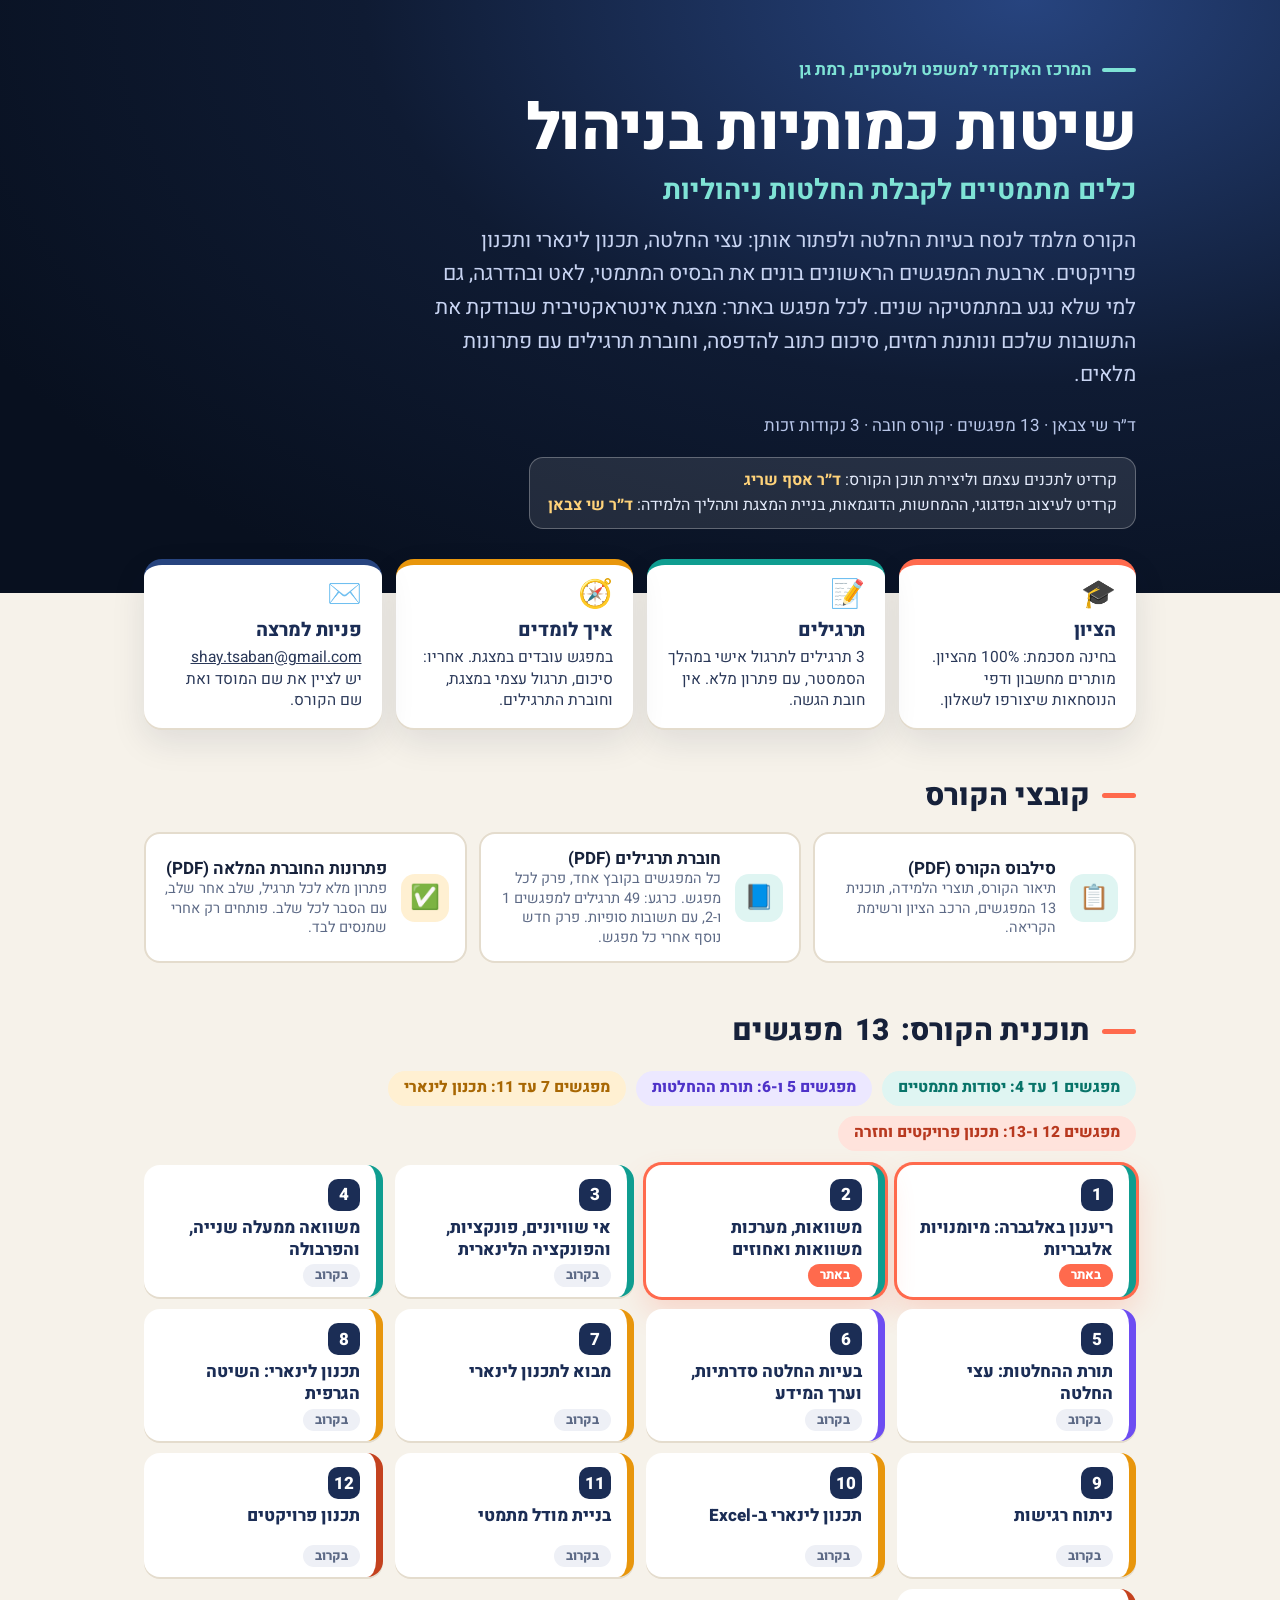
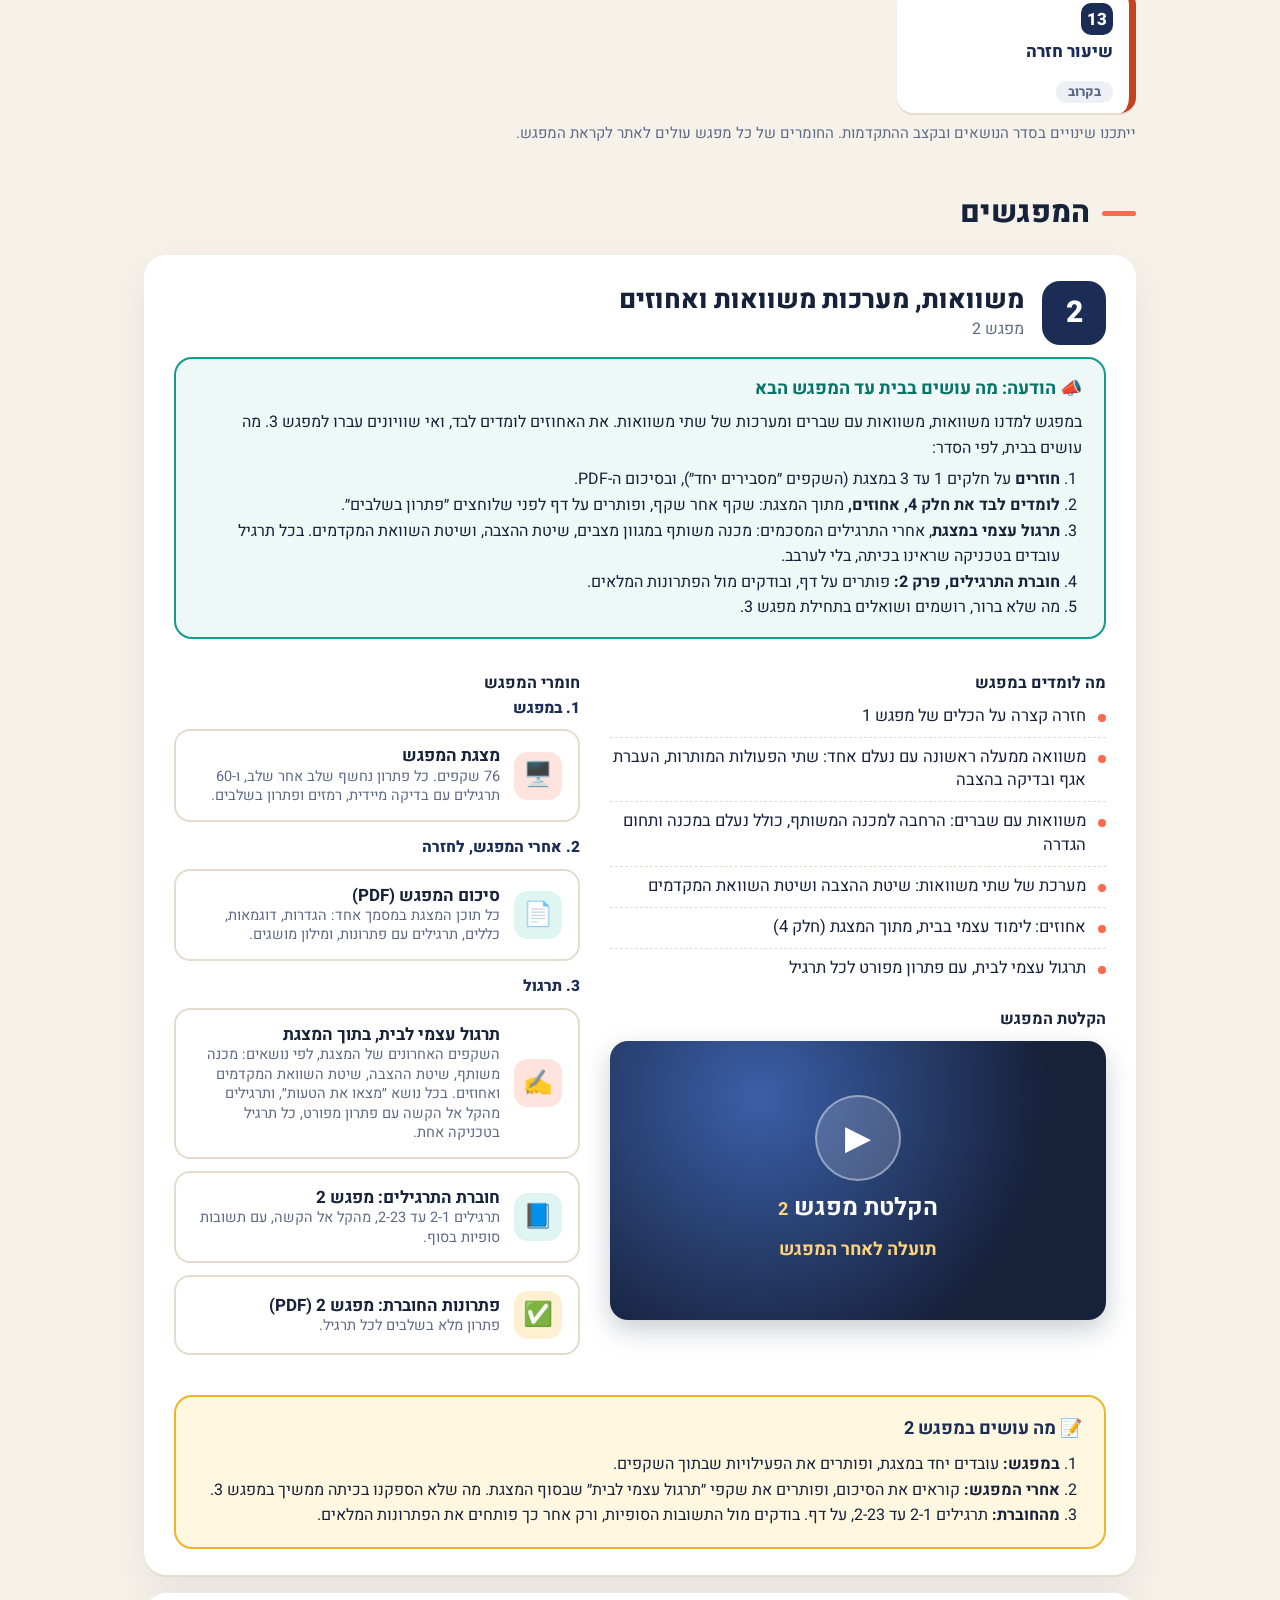
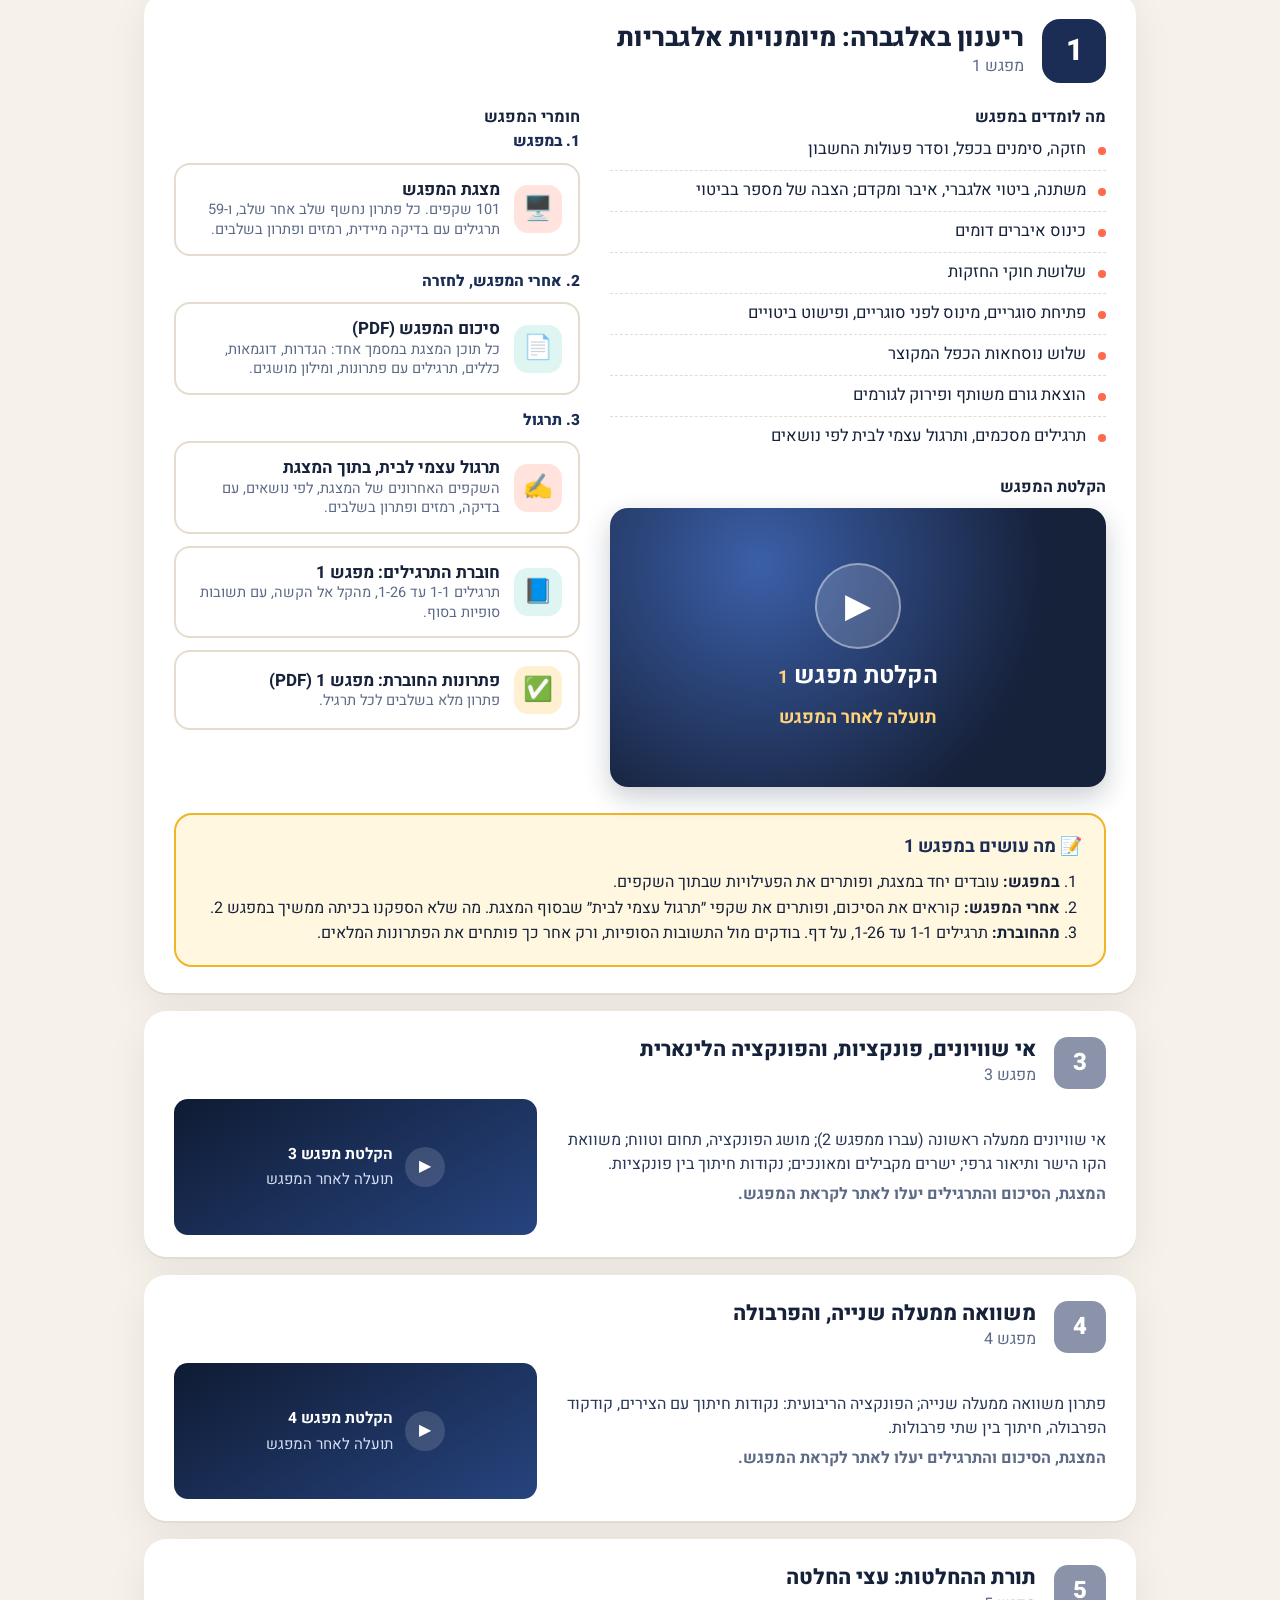
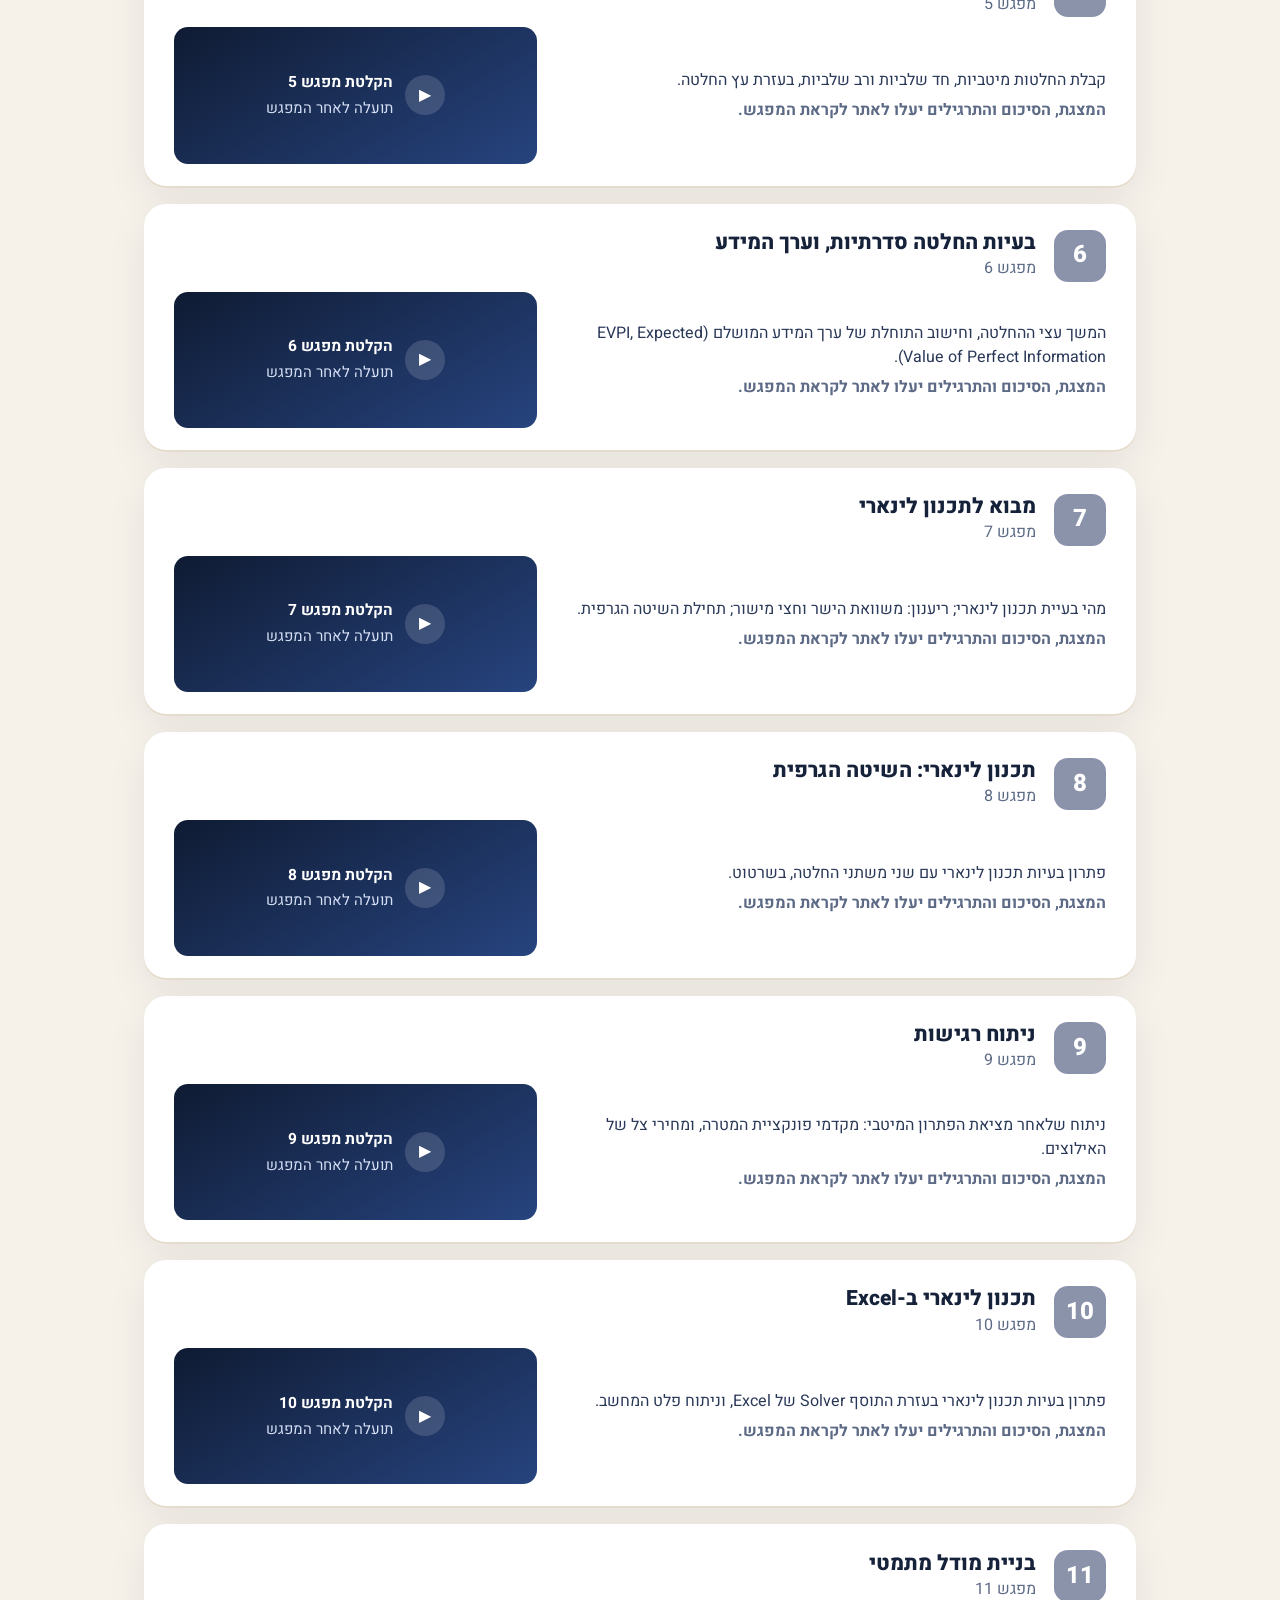
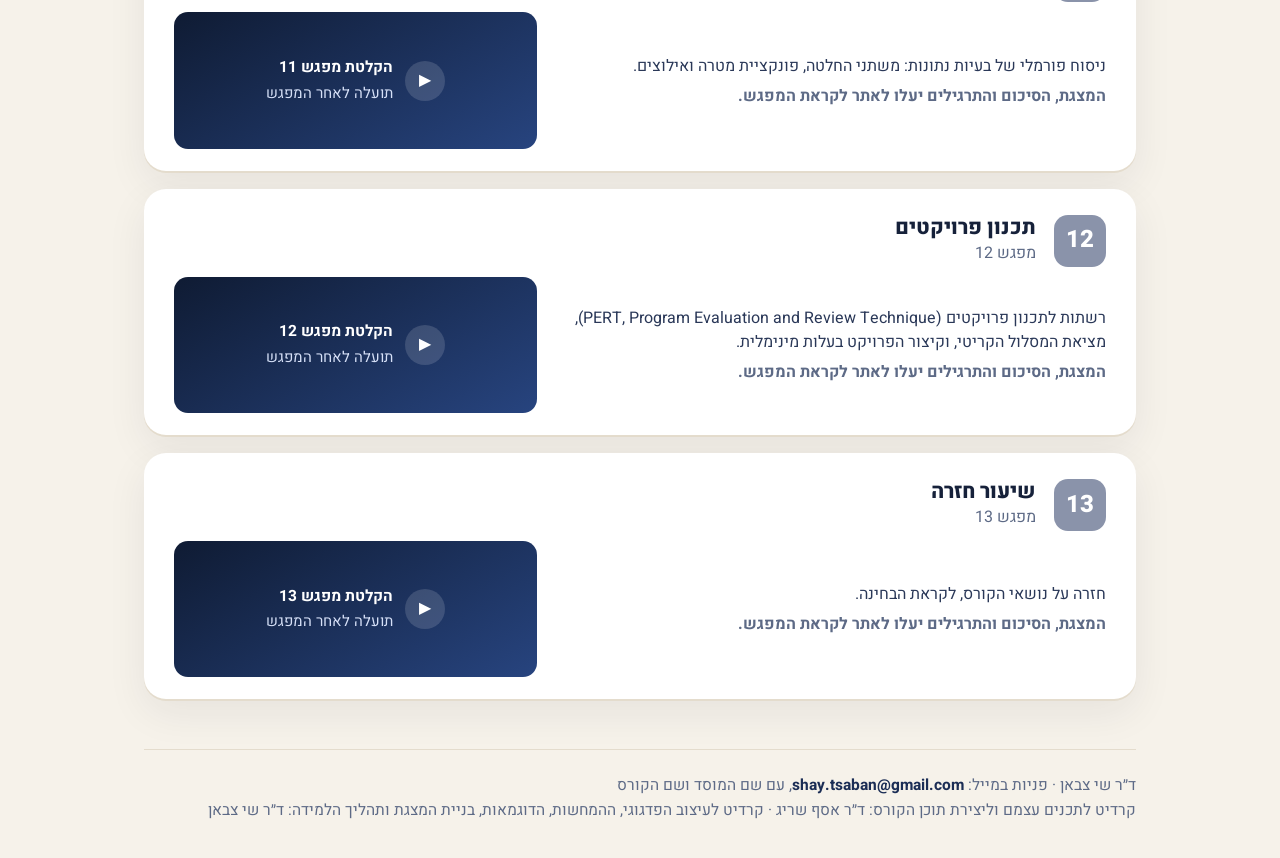
==== commit 4c1e3aca: "Meeting 2 after class: cut to what was taught, rebuilt from Shay's board annotations, homework messa" ====
--- a/index.html
+++ b/index.html
@@ -107,6 +107,12 @@
 .ups em{margin-right:auto;font-style:normal;color:var(--mut);font-size:14px;font-weight:500}
 @media (max-width:760px){.solutions{flex-direction:column;padding:20px 18px}.solutions .btn2{margin-right:0;width:100%}.todo{margin:0 18px 22px;padding:14px 16px}.ups li{padding:10px 14px}}
 
+.msg{margin:4px 30px 18px;background:#eef8f6;border:2px solid #0f9d90;border-radius:18px;padding:16px 22px}
+.msg h4{font-size:18px;color:#087469;margin-bottom:6px}
+.msg p{font-size:16px;line-height:1.6;margin-bottom:6px}
+.msg ol{padding-inline-start:22px;font-size:16px;line-height:1.6}
+@media (max-width:760px){.msg{margin:4px 18px 16px}}
+
 .hero h1{font-size:clamp(38px,7vw,64px)}.hero .h1s{font-size:clamp(20px,3vw,28px);font-weight:700;color:#7fe3d6;margin-top:6px;line-height:1.25}
 .cred{margin-top:18px;display:inline-block;background:rgba(255,255,255,.1);border:1px solid rgba(255,255,255,.28);border-radius:14px;padding:10px 18px;font-size:16px;line-height:1.55;color:#e4ebfb}.cred b{color:#ffd37a}
 .facts{display:grid;grid-template-columns:repeat(4,1fr);gap:14px;margin-top:-34px;position:relative;z-index:2}
@@ -154,34 +160,40 @@
 <h2 class="sec">קובצי הקורס</h2>
 <div class="cgrid">
 <a class="lk s" href="materials/syllabus.pdf" target="_blank" rel="noopener"><span class="e">📋</span><span><b>סילבוס הקורס (PDF)</b><span class="d">תיאור הקורס, תוצרי הלמידה, תוכנית <span class="n">13</span> המפגשים, הרכב הציון ורשימת הקריאה.</span></span></a>
-<a class="lk s" href="materials/booklet.pdf" target="_blank" rel="noopener"><span class="e">📘</span><span><b>חוברת תרגילים (PDF)</b><span class="d">כל המפגשים בקובץ אחד, פרק לכל מפגש. כרגע: <span class="n">44</span> תרגילים למפגשים <span class="n">1</span> ו-<span class="n">2</span>, עם תשובות סופיות. פרק חדש נוסף אחרי כל מפגש.</span></span></a>
+<a class="lk s" href="materials/booklet.pdf" target="_blank" rel="noopener"><span class="e">📘</span><span><b>חוברת תרגילים (PDF)</b><span class="d">כל המפגשים בקובץ אחד, פרק לכל מפגש. כרגע: <span class="n">49</span> תרגילים למפגשים <span class="n">1</span> ו-<span class="n">2</span>, עם תשובות סופיות. פרק חדש נוסף אחרי כל מפגש.</span></span></a>
 <a class="lk r" href="materials/booklet-solutions.pdf" target="_blank" rel="noopener"><span class="e">✅</span><span><b>פתרונות החוברת המלאה (PDF)</b><span class="d">פתרון מלא לכל תרגיל, שלב אחר שלב, עם הסבר לכל שלב. פותחים רק אחרי שמנסים לבד.</span></span></a>
 </div>
 </section>
 <section class="block" id="plan">
 <h2 class="sec">תוכנית הקורס: <span class="n">13</span> מפגשים</h2>
 <div class="halves"><span class="a">מפגשים <span class="n">1</span> עד <span class="n">4</span>: יסודות מתמטיים</span><span class="b">מפגשים <span class="n">5</span> ו-<span class="n">6</span>: תורת ההחלטות</span><span class="c">מפגשים <span class="n">7</span> עד <span class="n">11</span>: תכנון לינארי</span><span class="d">מפגשים <span class="n">12</span> ו-<span class="n">13</span>: תכנון פרויקטים וחזרה</span></div>
-<div class="plan"><a class="pc a on" href="#lesson-1"><span class="pn"><span class="n">1</span></span><b>ריענון באלגברה: מיומנויות אלגבריות</b><em>באתר</em></a><a class="pc a on" href="#lesson-2"><span class="pn"><span class="n">2</span></span><b>משוואות, אחוזים ואי שוויונים</b><em>באתר</em></a><a class="pc a" href="#lesson-3"><span class="pn"><span class="n">3</span></span><b>פונקציות, והפונקציה הלינארית</b><em>בקרוב</em></a><a class="pc a" href="#lesson-4"><span class="pn"><span class="n">4</span></span><b>משוואה ממעלה שנייה, והפרבולה</b><em>בקרוב</em></a><a class="pc b" href="#lesson-5"><span class="pn"><span class="n">5</span></span><b>תורת ההחלטות: עצי החלטה</b><em>בקרוב</em></a><a class="pc b" href="#lesson-6"><span class="pn"><span class="n">6</span></span><b>בעיות החלטה סדרתיות, וערך המידע</b><em>בקרוב</em></a><a class="pc c" href="#lesson-7"><span class="pn"><span class="n">7</span></span><b>מבוא לתכנון לינארי</b><em>בקרוב</em></a><a class="pc c" href="#lesson-8"><span class="pn"><span class="n">8</span></span><b>תכנון לינארי: השיטה הגרפית</b><em>בקרוב</em></a><a class="pc c" href="#lesson-9"><span class="pn"><span class="n">9</span></span><b>ניתוח רגישות</b><em>בקרוב</em></a><a class="pc c" href="#lesson-10"><span class="pn"><span class="n">10</span></span><b>תכנון לינארי ב-Excel</b><em>בקרוב</em></a><a class="pc c" href="#lesson-11"><span class="pn"><span class="n">11</span></span><b>בניית מודל מתמטי</b><em>בקרוב</em></a><a class="pc d" href="#lesson-12"><span class="pn"><span class="n">12</span></span><b>תכנון פרויקטים</b><em>בקרוב</em></a><a class="pc d" href="#lesson-13"><span class="pn"><span class="n">13</span></span><b>שיעור חזרה</b><em>בקרוב</em></a></div>
+<div class="plan"><a class="pc a on" href="#lesson-1"><span class="pn"><span class="n">1</span></span><b>ריענון באלגברה: מיומנויות אלגבריות</b><em>באתר</em></a><a class="pc a on" href="#lesson-2"><span class="pn"><span class="n">2</span></span><b>משוואות, מערכות משוואות ואחוזים</b><em>באתר</em></a><a class="pc a" href="#lesson-3"><span class="pn"><span class="n">3</span></span><b>אי שוויונים, פונקציות, והפונקציה הלינארית</b><em>בקרוב</em></a><a class="pc a" href="#lesson-4"><span class="pn"><span class="n">4</span></span><b>משוואה ממעלה שנייה, והפרבולה</b><em>בקרוב</em></a><a class="pc b" href="#lesson-5"><span class="pn"><span class="n">5</span></span><b>תורת ההחלטות: עצי החלטה</b><em>בקרוב</em></a><a class="pc b" href="#lesson-6"><span class="pn"><span class="n">6</span></span><b>בעיות החלטה סדרתיות, וערך המידע</b><em>בקרוב</em></a><a class="pc c" href="#lesson-7"><span class="pn"><span class="n">7</span></span><b>מבוא לתכנון לינארי</b><em>בקרוב</em></a><a class="pc c" href="#lesson-8"><span class="pn"><span class="n">8</span></span><b>תכנון לינארי: השיטה הגרפית</b><em>בקרוב</em></a><a class="pc c" href="#lesson-9"><span class="pn"><span class="n">9</span></span><b>ניתוח רגישות</b><em>בקרוב</em></a><a class="pc c" href="#lesson-10"><span class="pn"><span class="n">10</span></span><b>תכנון לינארי ב-Excel</b><em>בקרוב</em></a><a class="pc c" href="#lesson-11"><span class="pn"><span class="n">11</span></span><b>בניית מודל מתמטי</b><em>בקרוב</em></a><a class="pc d" href="#lesson-12"><span class="pn"><span class="n">12</span></span><b>תכנון פרויקטים</b><em>בקרוב</em></a><a class="pc d" href="#lesson-13"><span class="pn"><span class="n">13</span></span><b>שיעור חזרה</b><em>בקרוב</em></a></div>
 <p class="cnote">ייתכנו שינויים בסדר הנושאים ובקצב ההתקדמות. החומרים של כל מפגש עולים לאתר לקראת המפגש.</p>
 </section>
 <section class="block">
 <h2 class="sec">המפגשים</h2>
 <article class="lec" id="lesson-2">
-<div class="lec-head"><div class="lec-n">2</div><div><h3>משוואות, מערכות משוואות, אחוזים ואי שוויונים</h3><div class="sub">מפגש <span class="n">2</span></div></div></div>
+<div class="lec-head"><div class="lec-n">2</div><div><h3>משוואות, מערכות משוואות ואחוזים</h3><div class="sub">מפגש <span class="n">2</span></div></div></div>
+<div class="msg"><h4>📣 הודעה: מה עושים בבית עד המפגש הבא</h4><p>במפגש למדנו משוואות, משוואות עם שברים ומערכות של שתי משוואות. את האחוזים לומדים לבד, ואי שוויונים עברו למפגש 3. מה עושים בבית, לפי הסדר:</p><ol>
+<li><b>חוזרים</b> על חלקים 1 עד 3 במצגת (השקפים ״מסבירים יחד״), ובסיכום ה-PDF.</li>
+<li><b>לומדים לבד את חלק 4, אחוזים,</b> מתוך המצגת: שקף אחר שקף, ופותרים על דף לפני שלוחצים ״פתרון בשלבים״.</li>
+<li><b>תרגול עצמי במצגת</b>, אחרי התרגילים המסכמים: מכנה משותף במגוון מצבים, שיטת ההצבה, ושיטת השוואת המקדמים. בכל תרגיל עובדים בטכניקה שראינו בכיתה, בלי לערבב.</li>
+<li><b>חוברת התרגילים, פרק 2:</b> פותרים על דף, ובודקים מול הפתרונות המלאים.</li>
+<li>מה שלא ברור, רושמים ושואלים בתחילת מפגש 3.</li></ol></div>
 <div class="lec-body">
-<div><h4>מה לומדים במפגש</h4><ul class="learn"><li>חזרה קצרה על הכלים של מפגש 1</li><li>משוואה ממעלה ראשונה עם נעלם אחד: המאזניים, העברת אגף ובדיקה בהצבה</li><li>משוואות עם שברים: כפל במכנה המשותף, ונעלם במכנה עם תחום הגדרה</li><li>מערכת של שתי משוואות: שיטת ההצבה ושיטת השוואת המקדמים</li><li>אחוזים: אחוז מסכום, מקדם שינוי, שינויים ברצף ושיעור שינוי</li><li>אי שוויונים: פתרון, ציר המספרים, והיפוך הסימן בכפל במספר שלילי</li><li>תרגילים מסכמים מסיפורים ניהוליים, ותרגול עצמי לבית</li></ul>
+<div><h4>מה לומדים במפגש</h4><ul class="learn"><li>חזרה קצרה על הכלים של מפגש 1</li><li>משוואה ממעלה ראשונה עם נעלם אחד: שתי הפעולות המותרות, העברת אגף ובדיקה בהצבה</li><li>משוואות עם שברים: הרחבה למכנה המשותף, כולל נעלם במכנה ותחום הגדרה</li><li>מערכת של שתי משוואות: שיטת ההצבה ושיטת השוואת המקדמים</li><li>אחוזים: לימוד עצמי בבית, מתוך המצגת (חלק 4)</li><li>תרגול עצמי לבית, עם פתרון מפורט לכל תרגיל</li></ul>
 <div class="rec1" id="rec-2"><h4>הקלטת המפגש</h4><div class="recbig"><div class="rb-in"><span class="rb-play">&#9654;</span><b>הקלטת מפגש <span class="n">2</span></b><span>תועלה לאחר המפגש</span></div></div></div>
 </div>
 <div><h4>חומרי המפגש</h4>
 <div class="grp"><h5>1. במפגש</h5><div class="links">
-<a class="lk p" href="lectures/lecture-2/presentation.html"><span class="e">🖥️</span><span><b>מצגת המפגש</b><span class="d"><span class="n">81</span> שקפים. כל פתרון נחשף שלב אחר שלב, ו-<span class="n">60</span> תרגילים עם בדיקה מיידית, רמזים ופתרון בשלבים.</span></span></a>
+<a class="lk p" href="lectures/lecture-2/presentation.html"><span class="e">🖥️</span><span><b>מצגת המפגש</b><span class="d"><span class="n">76</span> שקפים. כל פתרון נחשף שלב אחר שלב, ו-<span class="n">60</span> תרגילים עם בדיקה מיידית, רמזים ופתרון בשלבים.</span></span></a>
 </div></div>
 <div class="grp"><h5>2. אחרי המפגש, לחזרה</h5><div class="links">
 <a class="lk s" href="lectures/lecture-2/summary.pdf" target="_blank" rel="noopener"><span class="e">📄</span><span><b>סיכום המפגש (PDF)</b><span class="d">כל תוכן המצגת במסמך אחד: הגדרות, דוגמאות, כללים, תרגילים עם פתרונות, ומילון מושגים.</span></span></a>
 </div></div>
 <div class="grp"><h5>3. תרגול</h5><div class="links">
-<a class="lk p" href="lectures/lecture-2/presentation.html#s-home"><span class="e">✍️</span><span><b>תרגול עצמי לבית, בתוך המצגת</b><span class="d">השקפים האחרונים של המצגת, לפי נושאים. בכל נושא: ״מצאו את הטעות״, ותרגילים מהקל אל הקשה עם פתרון מפורט. בסוף: ממילים למתמטיקה, ושלוש בעיות מילוליות.</span></span></a>
-<a class="lk s" href="materials/booklet-m2.pdf" target="_blank" rel="noopener"><span class="e">📘</span><span><b>חוברת התרגילים: מפגש 2</b><span class="d">תרגילים <span class="n">2-1</span> עד <span class="n">2-18</span>, מהקל אל הקשה, עם תשובות סופיות בסוף.</span></span></a>
+<a class="lk p" href="lectures/lecture-2/presentation.html#s-home"><span class="e">✍️</span><span><b>תרגול עצמי לבית, בתוך המצגת</b><span class="d">השקפים האחרונים של המצגת, לפי נושאים: מכנה משותף, שיטת ההצבה, שיטת השוואת המקדמים ואחוזים. בכל נושא ״מצאו את הטעות״, ותרגילים מהקל אל הקשה עם פתרון מפורט, כל תרגיל בטכניקה אחת.</span></span></a>
+<a class="lk s" href="materials/booklet-m2.pdf" target="_blank" rel="noopener"><span class="e">📘</span><span><b>חוברת התרגילים: מפגש 2</b><span class="d">תרגילים <span class="n">2-1</span> עד <span class="n">2-23</span>, מהקל אל הקשה, עם תשובות סופיות בסוף.</span></span></a>
 <a class="lk r" href="materials/booklet-m2-solutions.pdf" target="_blank" rel="noopener"><span class="e">✅</span><span><b>פתרונות החוברת: מפגש 2 (PDF)</b><span class="d">פתרון מלא בשלבים לכל תרגיל.</span></span></a>
 </div></div>
 </div>
@@ -189,11 +201,12 @@
 <div class="todo"><h4>📝 מה עושים במפגש <span class="n">2</span></h4><ol>
 <li><b>במפגש:</b> עובדים יחד במצגת, ופותרים את הפעילויות שבתוך השקפים.</li>
 <li><b>אחרי המפגש:</b> קוראים את הסיכום, ופותרים את שקפי ״תרגול עצמי לבית״ שבסוף המצגת. מה שלא הספקנו בכיתה ממשיך במפגש <span class="n">3</span>.</li>
-<li><b>מהחוברת:</b> תרגילים <span class="n">2-1</span> עד <span class="n">2-18</span>, על דף. בודקים מול התשובות הסופיות, ורק אחר כך פותחים את הפתרונות המלאים.</li>
+<li><b>מהחוברת:</b> תרגילים <span class="n">2-1</span> עד <span class="n">2-23</span>, על דף. בודקים מול התשובות הסופיות, ורק אחר כך פותחים את הפתרונות המלאים.</li>
 </ol></div>
 </article>
 <article class="lec" id="lesson-1">
 <div class="lec-head"><div class="lec-n">1</div><div><h3>ריענון באלגברה: מיומנויות אלגבריות</h3><div class="sub">מפגש <span class="n">1</span></div></div></div>
+
 <div class="lec-body">
 <div><h4>מה לומדים במפגש</h4><ul class="learn"><li>חזקה, סימנים בכפל, וסדר פעולות החשבון</li><li>משתנה, ביטוי אלגברי, איבר ומקדם; הצבה של מספר בביטוי</li><li>כינוס איברים דומים</li><li>שלושת חוקי החזקות</li><li>פתיחת סוגריים, מינוס לפני סוגריים, ופישוט ביטויים</li><li>שלוש נוסחאות הכפל המקוצר</li><li>הוצאת גורם משותף ופירוק לגורמים</li><li>תרגילים מסכמים, ותרגול עצמי לבית לפי נושאים</li></ul>
 <div class="rec1" id="rec-1"><h4>הקלטת המפגש</h4><div class="recbig"><div class="rb-in"><span class="rb-play">&#9654;</span><b>הקלטת מפגש <span class="n">1</span></b><span>תועלה לאחר המפגש</span></div></div></div>
@@ -218,8 +231,8 @@
 <li><b>מהחוברת:</b> תרגילים <span class="n">1-1</span> עד <span class="n">1-26</span>, על דף. בודקים מול התשובות הסופיות, ורק אחר כך פותחים את הפתרונות המלאים.</li>
 </ol></div>
 </article>
-<article class="lec up" id="lesson-3"><div class="lec-head"><div class="lec-n">3</div><div><h3>פונקציות, והפונקציה הלינארית</h3><div class="sub">מפגש <span class="n">3</span></div></div></div>
-<div class="upb"><div><p>מושג הפונקציה, תחום וטווח; משוואת הקו הישר ותיאור גרפי; ישרים מקבילים ומאונכים; נקודות חיתוך בין פונקציות.</p><p class="soon">המצגת, הסיכום והתרגילים יעלו לאתר לקראת המפגש.</p></div><div class="recsm" id="rec-3"><span class="play">&#9654;</span><span><b>הקלטת מפגש <span class="n">3</span></b>תועלה לאחר המפגש</span></div></div></article><article class="lec up" id="lesson-4"><div class="lec-head"><div class="lec-n">4</div><div><h3>משוואה ממעלה שנייה, והפרבולה</h3><div class="sub">מפגש <span class="n">4</span></div></div></div>
+<article class="lec up" id="lesson-3"><div class="lec-head"><div class="lec-n">3</div><div><h3>אי שוויונים, פונקציות, והפונקציה הלינארית</h3><div class="sub">מפגש <span class="n">3</span></div></div></div>
+<div class="upb"><div><p>אי שוויונים ממעלה ראשונה (עברו ממפגש 2); מושג הפונקציה, תחום וטווח; משוואת הקו הישר ותיאור גרפי; ישרים מקבילים ומאונכים; נקודות חיתוך בין פונקציות.</p><p class="soon">המצגת, הסיכום והתרגילים יעלו לאתר לקראת המפגש.</p></div><div class="recsm" id="rec-3"><span class="play">&#9654;</span><span><b>הקלטת מפגש <span class="n">3</span></b>תועלה לאחר המפגש</span></div></div></article><article class="lec up" id="lesson-4"><div class="lec-head"><div class="lec-n">4</div><div><h3>משוואה ממעלה שנייה, והפרבולה</h3><div class="sub">מפגש <span class="n">4</span></div></div></div>
 <div class="upb"><div><p>פתרון משוואה ממעלה שנייה; הפונקציה הריבועית: נקודות חיתוך עם הצירים, קודקוד הפרבולה, חיתוך בין שתי פרבולות.</p><p class="soon">המצגת, הסיכום והתרגילים יעלו לאתר לקראת המפגש.</p></div><div class="recsm" id="rec-4"><span class="play">&#9654;</span><span><b>הקלטת מפגש <span class="n">4</span></b>תועלה לאחר המפגש</span></div></div></article><article class="lec up" id="lesson-5"><div class="lec-head"><div class="lec-n">5</div><div><h3>תורת ההחלטות: עצי החלטה</h3><div class="sub">מפגש <span class="n">5</span></div></div></div>
 <div class="upb"><div><p>קבלת החלטות מיטביות, חד שלביות ורב שלביות, בעזרת עץ החלטה.</p><p class="soon">המצגת, הסיכום והתרגילים יעלו לאתר לקראת המפגש.</p></div><div class="recsm" id="rec-5"><span class="play">&#9654;</span><span><b>הקלטת מפגש <span class="n">5</span></b>תועלה לאחר המפגש</span></div></div></article><article class="lec up" id="lesson-6"><div class="lec-head"><div class="lec-n">6</div><div><h3>בעיות החלטה סדרתיות, וערך המידע</h3><div class="sub">מפגש <span class="n">6</span></div></div></div>
 <div class="upb"><div><p>המשך עצי ההחלטה, וחישוב התוחלת של ערך המידע המושלם (EVPI, Expected Value of Perfect Information).</p><p class="soon">המצגת, הסיכום והתרגילים יעלו לאתר לקראת המפגש.</p></div><div class="recsm" id="rec-6"><span class="play">&#9654;</span><span><b>הקלטת מפגש <span class="n">6</span></b>תועלה לאחר המפגש</span></div></div></article><article class="lec up" id="lesson-7"><div class="lec-head"><div class="lec-n">7</div><div><h3>מבוא לתכנון לינארי</h3><div class="sub">מפגש <span class="n">7</span></div></div></div>
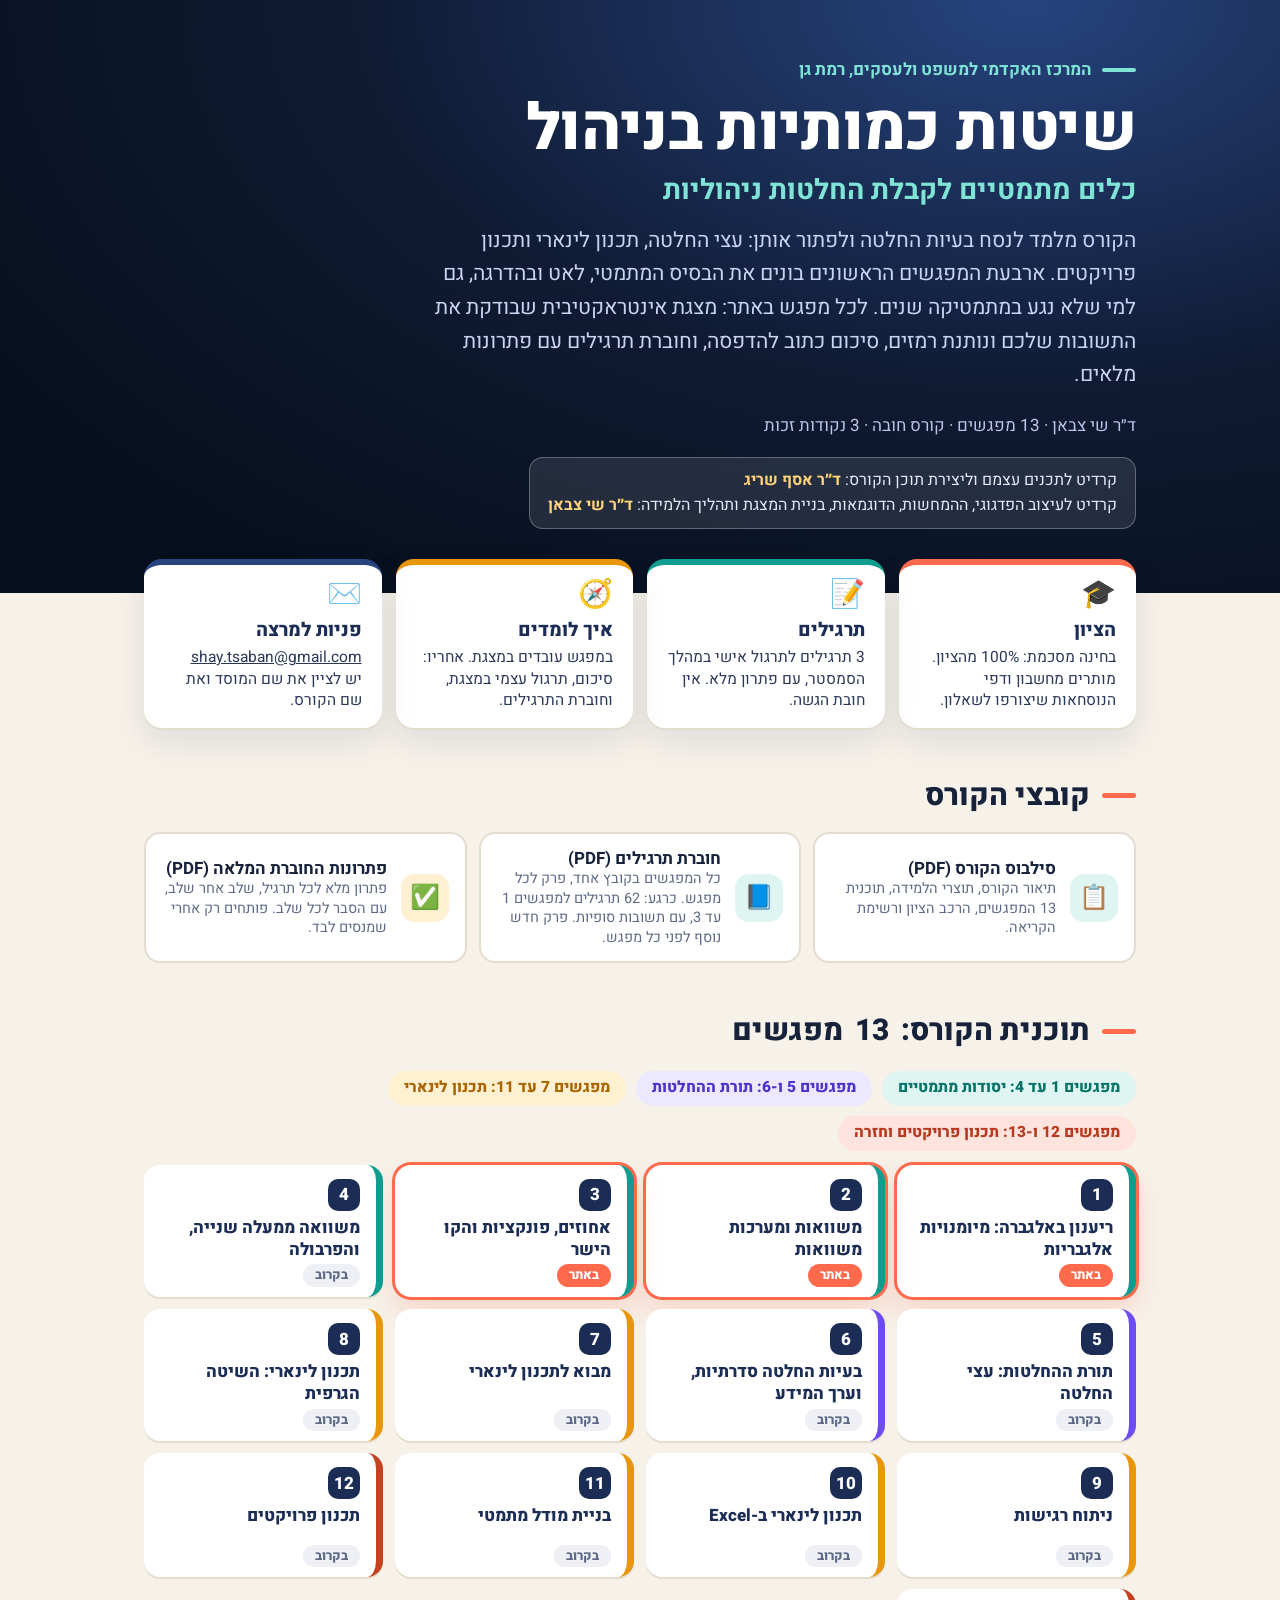
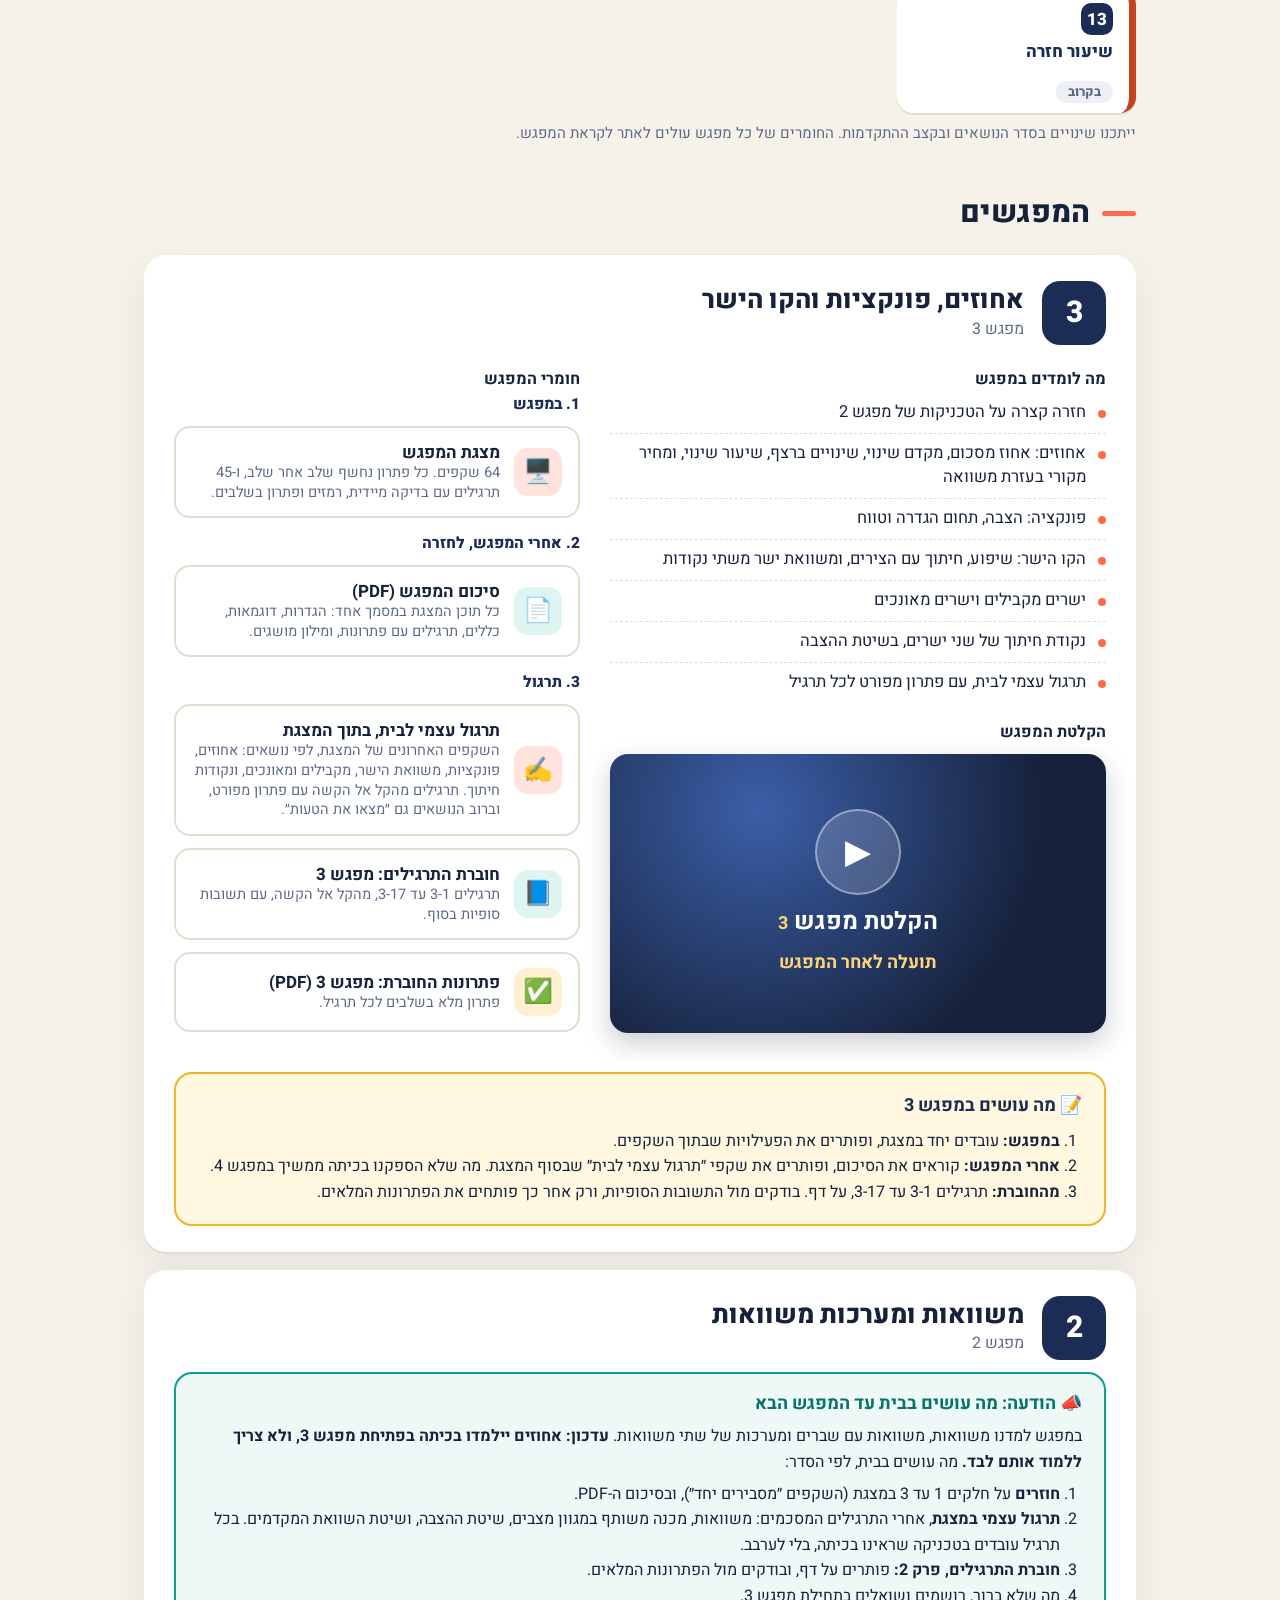
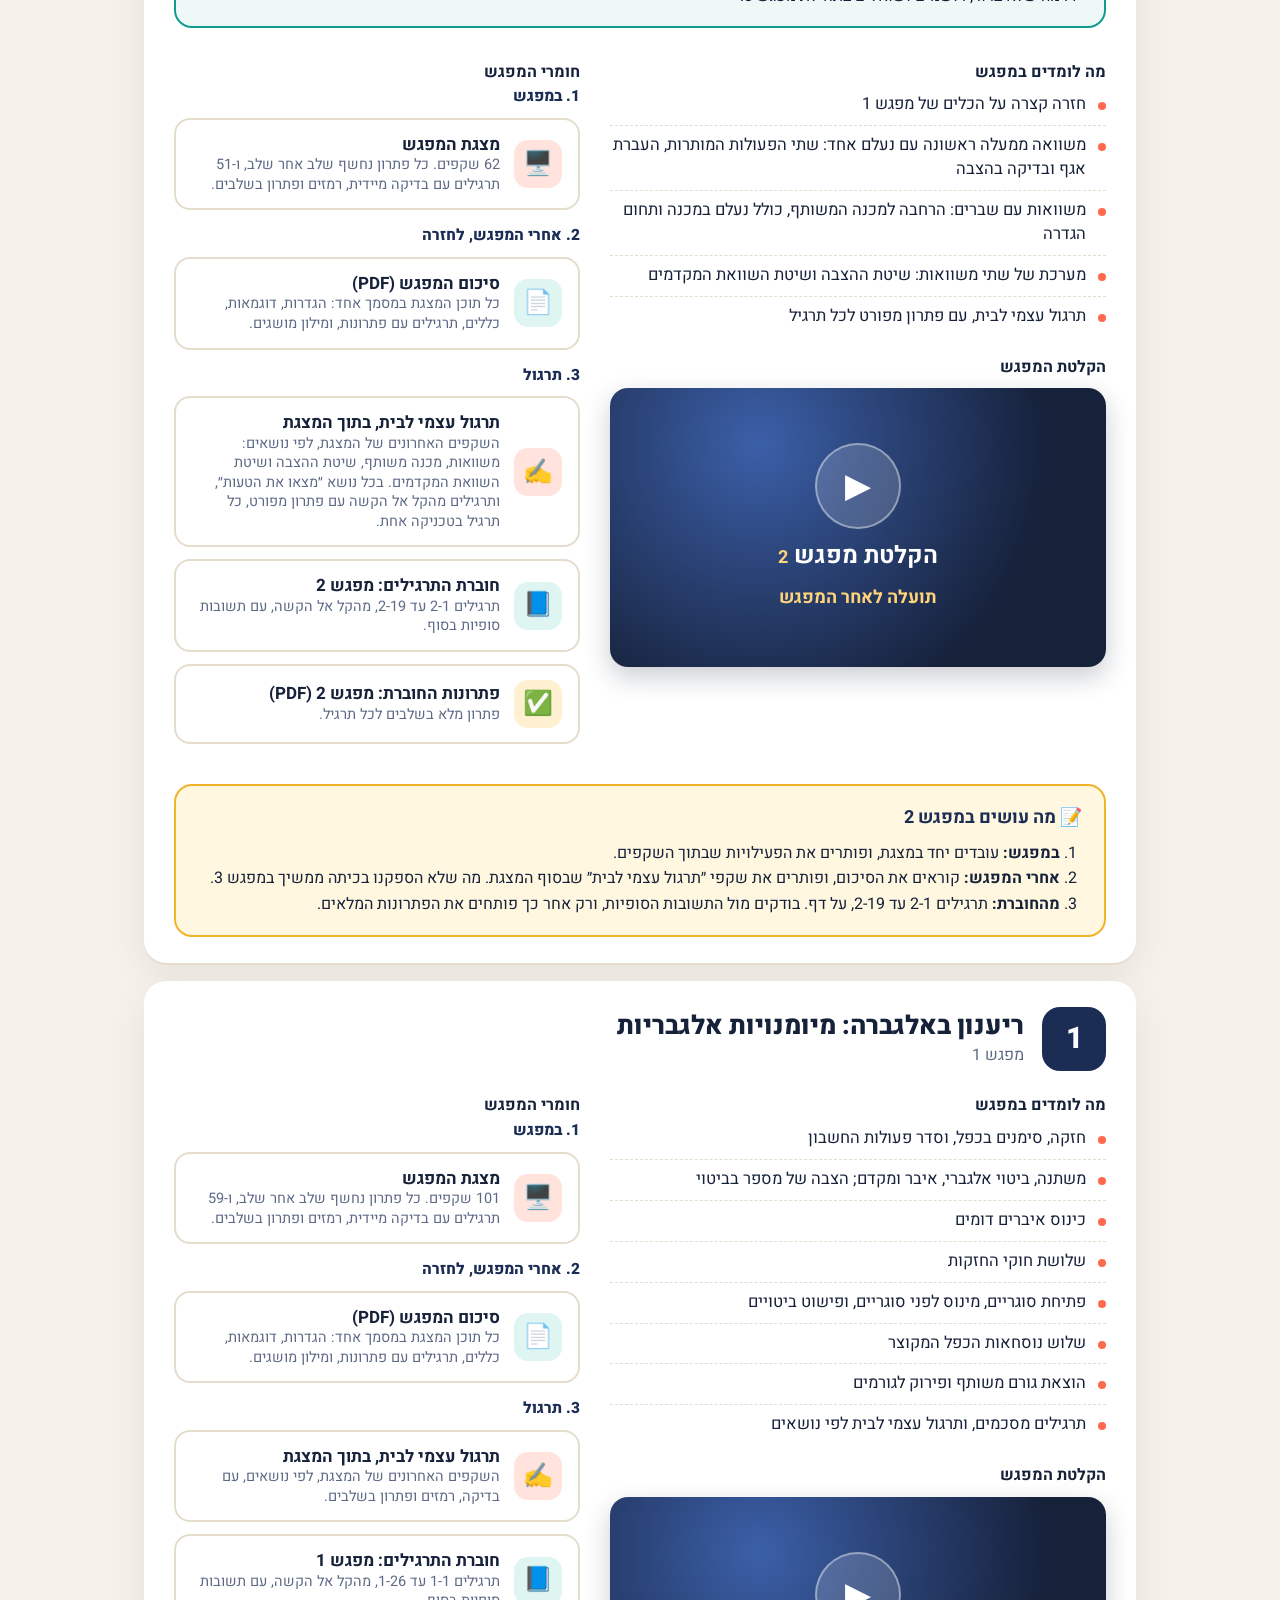
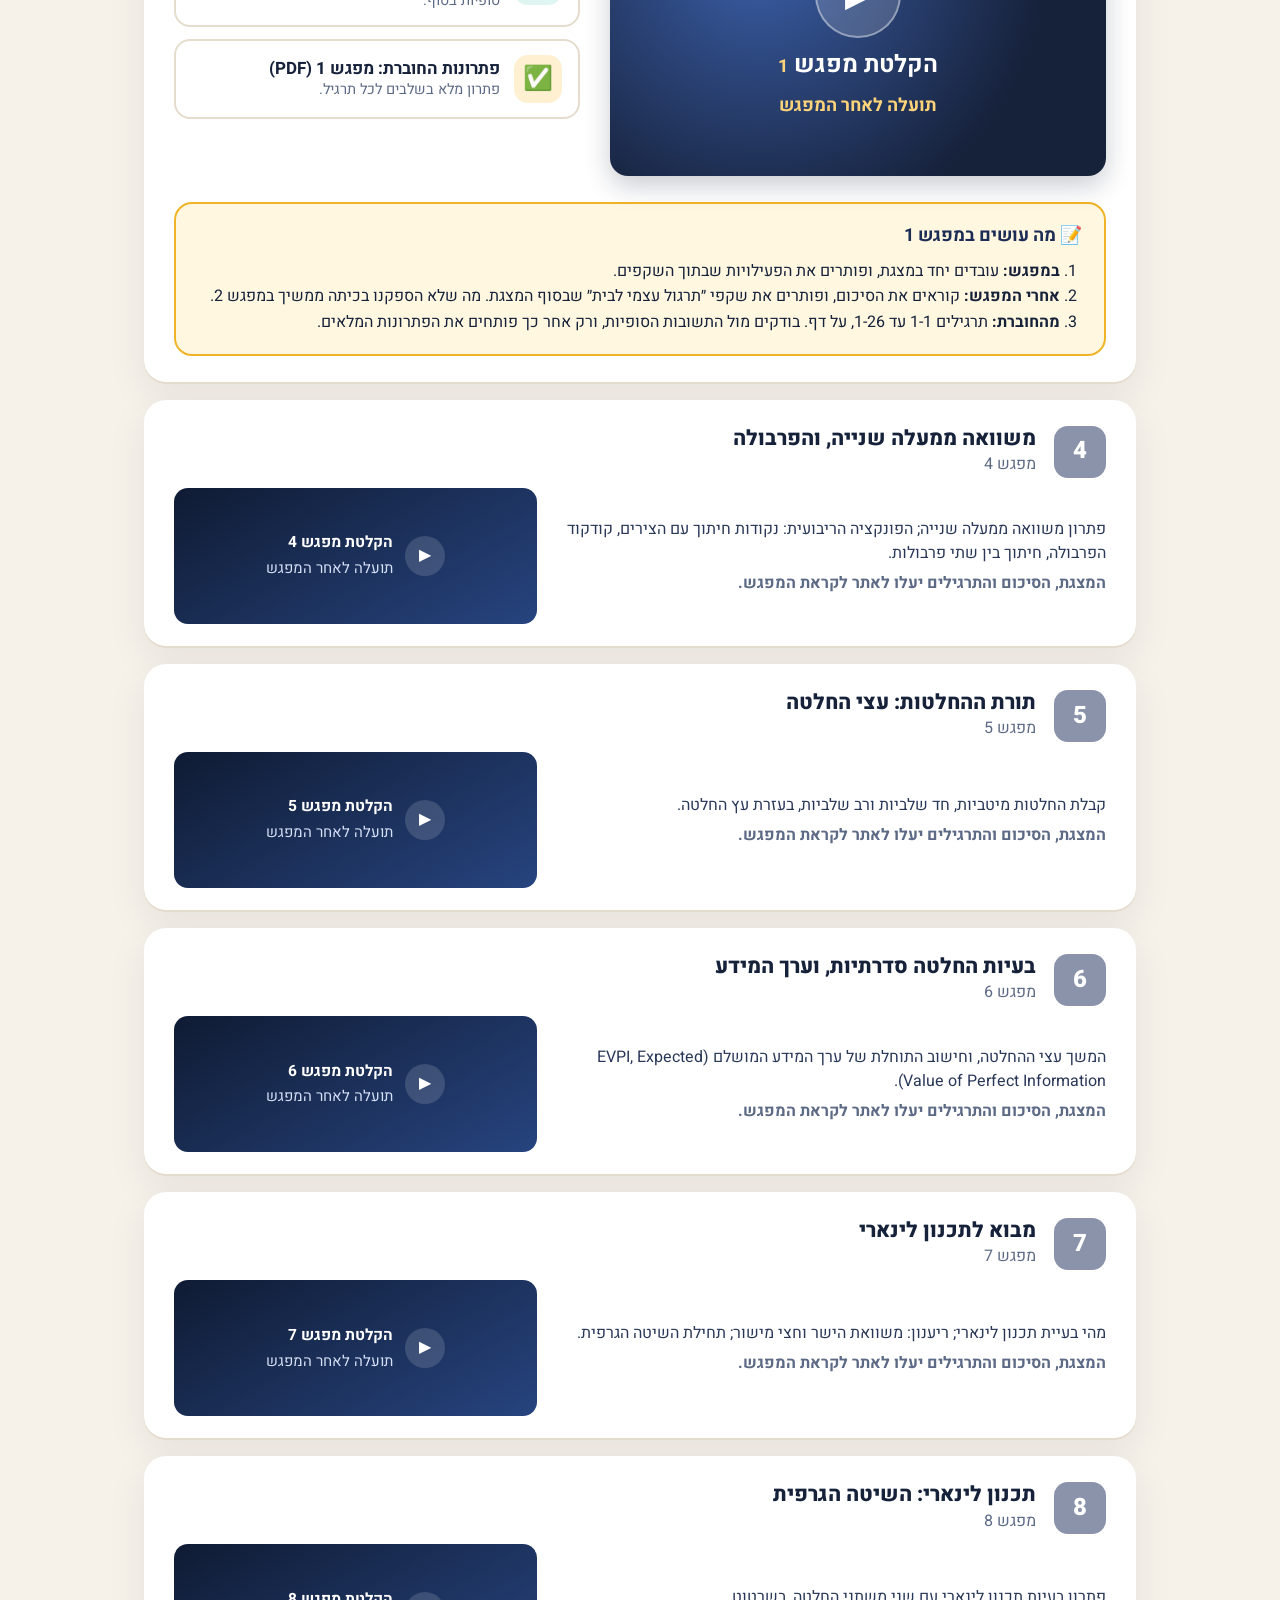
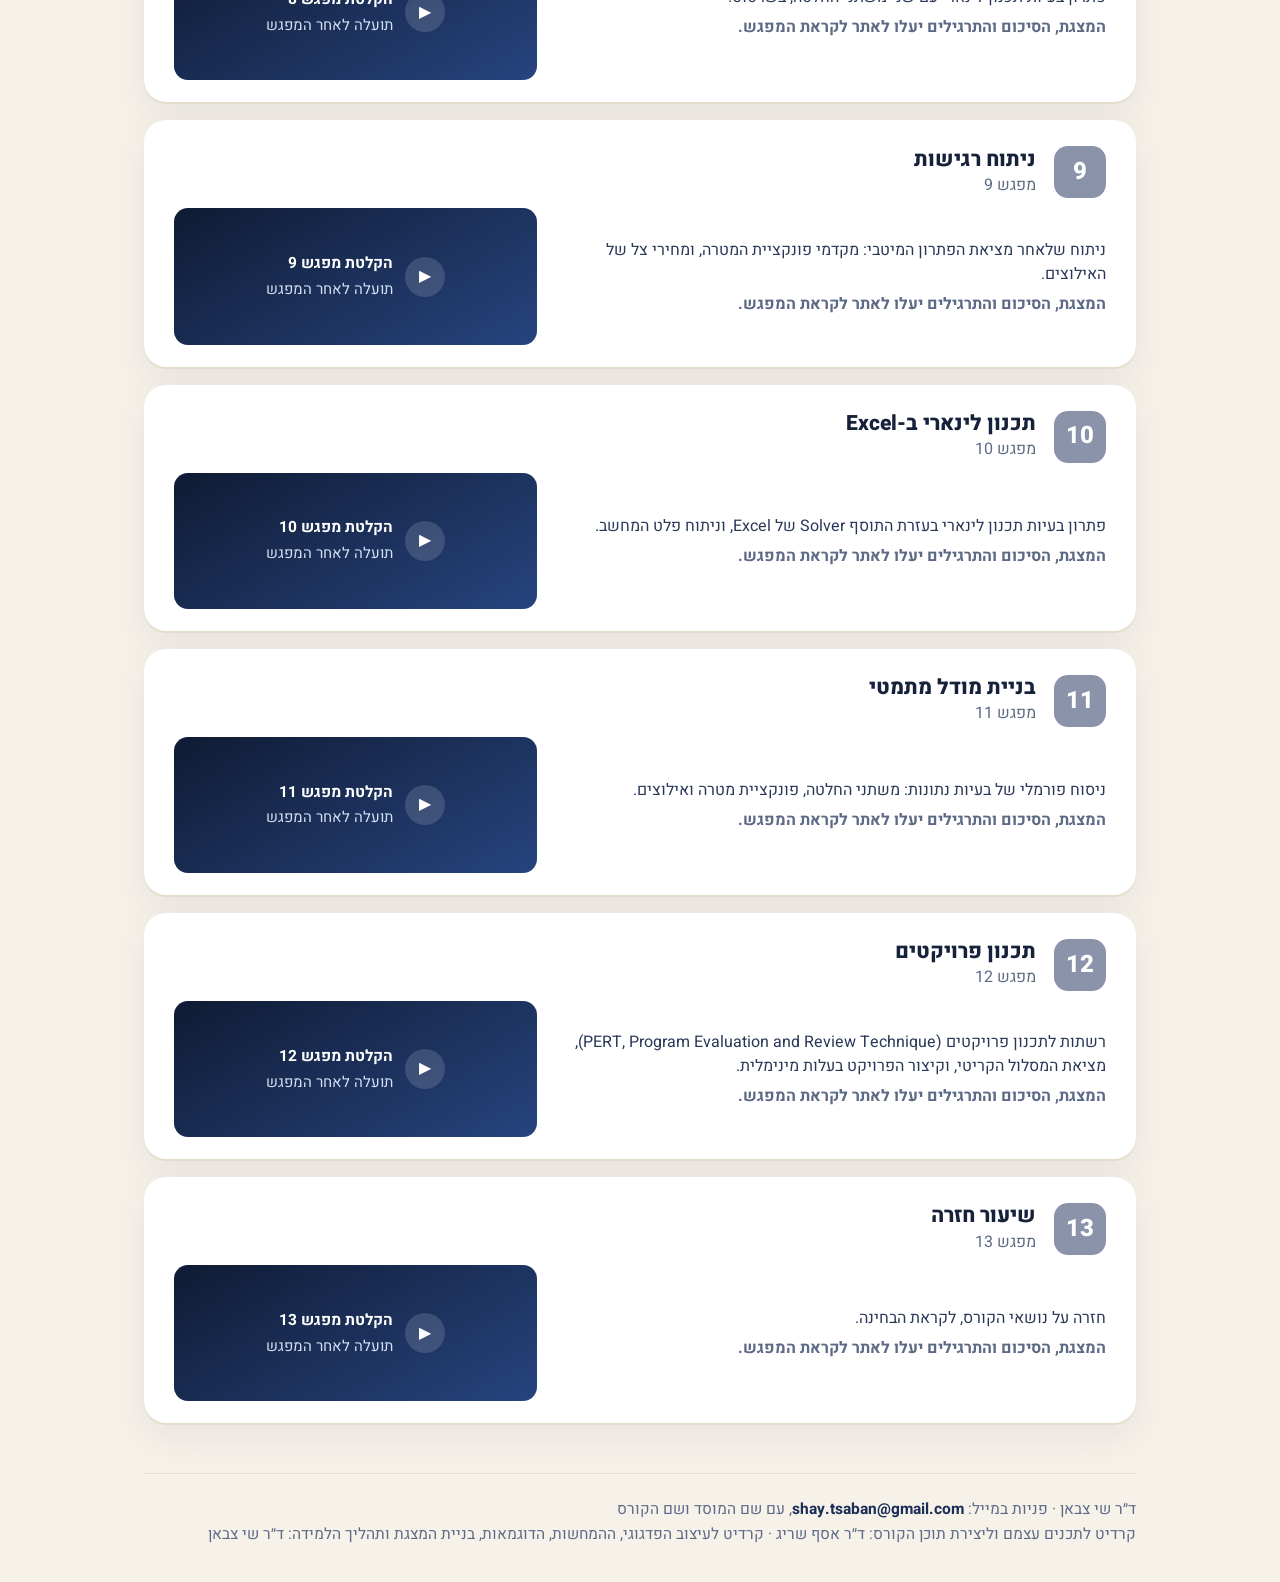
==== commit be1fbebd: "Meeting 3: percentages taught in class (supervisor's request), then the function, the straight line " ====
--- a/index.html
+++ b/index.html
@@ -160,40 +160,66 @@
 <h2 class="sec">קובצי הקורס</h2>
 <div class="cgrid">
 <a class="lk s" href="materials/syllabus.pdf" target="_blank" rel="noopener"><span class="e">📋</span><span><b>סילבוס הקורס (PDF)</b><span class="d">תיאור הקורס, תוצרי הלמידה, תוכנית <span class="n">13</span> המפגשים, הרכב הציון ורשימת הקריאה.</span></span></a>
-<a class="lk s" href="materials/booklet.pdf" target="_blank" rel="noopener"><span class="e">📘</span><span><b>חוברת תרגילים (PDF)</b><span class="d">כל המפגשים בקובץ אחד, פרק לכל מפגש. כרגע: <span class="n">49</span> תרגילים למפגשים <span class="n">1</span> ו-<span class="n">2</span>, עם תשובות סופיות. פרק חדש נוסף אחרי כל מפגש.</span></span></a>
+<a class="lk s" href="materials/booklet.pdf" target="_blank" rel="noopener"><span class="e">📘</span><span><b>חוברת תרגילים (PDF)</b><span class="d">כל המפגשים בקובץ אחד, פרק לכל מפגש. כרגע: <span class="n">62</span> תרגילים למפגשים <span class="n">1</span> עד <span class="n">3</span>, עם תשובות סופיות. פרק חדש נוסף לפני כל מפגש.</span></span></a>
 <a class="lk r" href="materials/booklet-solutions.pdf" target="_blank" rel="noopener"><span class="e">✅</span><span><b>פתרונות החוברת המלאה (PDF)</b><span class="d">פתרון מלא לכל תרגיל, שלב אחר שלב, עם הסבר לכל שלב. פותחים רק אחרי שמנסים לבד.</span></span></a>
 </div>
 </section>
 <section class="block" id="plan">
 <h2 class="sec">תוכנית הקורס: <span class="n">13</span> מפגשים</h2>
 <div class="halves"><span class="a">מפגשים <span class="n">1</span> עד <span class="n">4</span>: יסודות מתמטיים</span><span class="b">מפגשים <span class="n">5</span> ו-<span class="n">6</span>: תורת ההחלטות</span><span class="c">מפגשים <span class="n">7</span> עד <span class="n">11</span>: תכנון לינארי</span><span class="d">מפגשים <span class="n">12</span> ו-<span class="n">13</span>: תכנון פרויקטים וחזרה</span></div>
-<div class="plan"><a class="pc a on" href="#lesson-1"><span class="pn"><span class="n">1</span></span><b>ריענון באלגברה: מיומנויות אלגבריות</b><em>באתר</em></a><a class="pc a on" href="#lesson-2"><span class="pn"><span class="n">2</span></span><b>משוואות, מערכות משוואות ואחוזים</b><em>באתר</em></a><a class="pc a" href="#lesson-3"><span class="pn"><span class="n">3</span></span><b>אי שוויונים, פונקציות, והפונקציה הלינארית</b><em>בקרוב</em></a><a class="pc a" href="#lesson-4"><span class="pn"><span class="n">4</span></span><b>משוואה ממעלה שנייה, והפרבולה</b><em>בקרוב</em></a><a class="pc b" href="#lesson-5"><span class="pn"><span class="n">5</span></span><b>תורת ההחלטות: עצי החלטה</b><em>בקרוב</em></a><a class="pc b" href="#lesson-6"><span class="pn"><span class="n">6</span></span><b>בעיות החלטה סדרתיות, וערך המידע</b><em>בקרוב</em></a><a class="pc c" href="#lesson-7"><span class="pn"><span class="n">7</span></span><b>מבוא לתכנון לינארי</b><em>בקרוב</em></a><a class="pc c" href="#lesson-8"><span class="pn"><span class="n">8</span></span><b>תכנון לינארי: השיטה הגרפית</b><em>בקרוב</em></a><a class="pc c" href="#lesson-9"><span class="pn"><span class="n">9</span></span><b>ניתוח רגישות</b><em>בקרוב</em></a><a class="pc c" href="#lesson-10"><span class="pn"><span class="n">10</span></span><b>תכנון לינארי ב-Excel</b><em>בקרוב</em></a><a class="pc c" href="#lesson-11"><span class="pn"><span class="n">11</span></span><b>בניית מודל מתמטי</b><em>בקרוב</em></a><a class="pc d" href="#lesson-12"><span class="pn"><span class="n">12</span></span><b>תכנון פרויקטים</b><em>בקרוב</em></a><a class="pc d" href="#lesson-13"><span class="pn"><span class="n">13</span></span><b>שיעור חזרה</b><em>בקרוב</em></a></div>
+<div class="plan"><a class="pc a on" href="#lesson-1"><span class="pn"><span class="n">1</span></span><b>ריענון באלגברה: מיומנויות אלגבריות</b><em>באתר</em></a><a class="pc a on" href="#lesson-2"><span class="pn"><span class="n">2</span></span><b>משוואות ומערכות משוואות</b><em>באתר</em></a><a class="pc a on" href="#lesson-3"><span class="pn"><span class="n">3</span></span><b>אחוזים, פונקציות והקו הישר</b><em>באתר</em></a><a class="pc a" href="#lesson-4"><span class="pn"><span class="n">4</span></span><b>משוואה ממעלה שנייה, והפרבולה</b><em>בקרוב</em></a><a class="pc b" href="#lesson-5"><span class="pn"><span class="n">5</span></span><b>תורת ההחלטות: עצי החלטה</b><em>בקרוב</em></a><a class="pc b" href="#lesson-6"><span class="pn"><span class="n">6</span></span><b>בעיות החלטה סדרתיות, וערך המידע</b><em>בקרוב</em></a><a class="pc c" href="#lesson-7"><span class="pn"><span class="n">7</span></span><b>מבוא לתכנון לינארי</b><em>בקרוב</em></a><a class="pc c" href="#lesson-8"><span class="pn"><span class="n">8</span></span><b>תכנון לינארי: השיטה הגרפית</b><em>בקרוב</em></a><a class="pc c" href="#lesson-9"><span class="pn"><span class="n">9</span></span><b>ניתוח רגישות</b><em>בקרוב</em></a><a class="pc c" href="#lesson-10"><span class="pn"><span class="n">10</span></span><b>תכנון לינארי ב-Excel</b><em>בקרוב</em></a><a class="pc c" href="#lesson-11"><span class="pn"><span class="n">11</span></span><b>בניית מודל מתמטי</b><em>בקרוב</em></a><a class="pc d" href="#lesson-12"><span class="pn"><span class="n">12</span></span><b>תכנון פרויקטים</b><em>בקרוב</em></a><a class="pc d" href="#lesson-13"><span class="pn"><span class="n">13</span></span><b>שיעור חזרה</b><em>בקרוב</em></a></div>
 <p class="cnote">ייתכנו שינויים בסדר הנושאים ובקצב ההתקדמות. החומרים של כל מפגש עולים לאתר לקראת המפגש.</p>
 </section>
 <section class="block">
 <h2 class="sec">המפגשים</h2>
+<article class="lec" id="lesson-3">
+<div class="lec-head"><div class="lec-n">3</div><div><h3>אחוזים, פונקציות והקו הישר</h3><div class="sub">מפגש <span class="n">3</span></div></div></div>
+
+<div class="lec-body">
+<div><h4>מה לומדים במפגש</h4><ul class="learn"><li>חזרה קצרה על הטכניקות של מפגש 2</li><li>אחוזים: אחוז מסכום, מקדם שינוי, שינויים ברצף, שיעור שינוי, ומחיר מקורי בעזרת משוואה</li><li>פונקציה: הצבה, תחום הגדרה וטווח</li><li>הקו הישר: שיפוע, חיתוך עם הצירים, ומשוואת ישר משתי נקודות</li><li>ישרים מקבילים וישרים מאונכים</li><li>נקודת חיתוך של שני ישרים, בשיטת ההצבה</li><li>תרגול עצמי לבית, עם פתרון מפורט לכל תרגיל</li></ul>
+<div class="rec1" id="rec-3"><h4>הקלטת המפגש</h4><div class="recbig"><div class="rb-in"><span class="rb-play">&#9654;</span><b>הקלטת מפגש <span class="n">3</span></b><span>תועלה לאחר המפגש</span></div></div></div>
+</div>
+<div><h4>חומרי המפגש</h4>
+<div class="grp"><h5>1. במפגש</h5><div class="links">
+<a class="lk p" href="lectures/lecture-3/presentation.html"><span class="e">🖥️</span><span><b>מצגת המפגש</b><span class="d"><span class="n">64</span> שקפים. כל פתרון נחשף שלב אחר שלב, ו-<span class="n">45</span> תרגילים עם בדיקה מיידית, רמזים ופתרון בשלבים.</span></span></a>
+</div></div>
+<div class="grp"><h5>2. אחרי המפגש, לחזרה</h5><div class="links">
+<a class="lk s" href="lectures/lecture-3/summary.pdf" target="_blank" rel="noopener"><span class="e">📄</span><span><b>סיכום המפגש (PDF)</b><span class="d">כל תוכן המצגת במסמך אחד: הגדרות, דוגמאות, כללים, תרגילים עם פתרונות, ומילון מושגים.</span></span></a>
+</div></div>
+<div class="grp"><h5>3. תרגול</h5><div class="links">
+<a class="lk p" href="lectures/lecture-3/presentation.html#s-home"><span class="e">✍️</span><span><b>תרגול עצמי לבית, בתוך המצגת</b><span class="d">השקפים האחרונים של המצגת, לפי נושאים: אחוזים, פונקציות, משוואת הישר, מקבילים ומאונכים, ונקודות חיתוך. תרגילים מהקל אל הקשה עם פתרון מפורט, וברוב הנושאים גם ״מצאו את הטעות״.</span></span></a>
+<a class="lk s" href="materials/booklet-m3.pdf" target="_blank" rel="noopener"><span class="e">📘</span><span><b>חוברת התרגילים: מפגש 3</b><span class="d">תרגילים <span class="n">3-1</span> עד <span class="n">3-17</span>, מהקל אל הקשה, עם תשובות סופיות בסוף.</span></span></a>
+<a class="lk r" href="materials/booklet-m3-solutions.pdf" target="_blank" rel="noopener"><span class="e">✅</span><span><b>פתרונות החוברת: מפגש 3 (PDF)</b><span class="d">פתרון מלא בשלבים לכל תרגיל.</span></span></a>
+</div></div>
+</div>
+</div>
+<div class="todo"><h4>📝 מה עושים במפגש <span class="n">3</span></h4><ol>
+<li><b>במפגש:</b> עובדים יחד במצגת, ופותרים את הפעילויות שבתוך השקפים.</li>
+<li><b>אחרי המפגש:</b> קוראים את הסיכום, ופותרים את שקפי ״תרגול עצמי לבית״ שבסוף המצגת. מה שלא הספקנו בכיתה ממשיך במפגש <span class="n">4</span>.</li>
+<li><b>מהחוברת:</b> תרגילים <span class="n">3-1</span> עד <span class="n">3-17</span>, על דף. בודקים מול התשובות הסופיות, ורק אחר כך פותחים את הפתרונות המלאים.</li>
+</ol></div>
+</article>
 <article class="lec" id="lesson-2">
-<div class="lec-head"><div class="lec-n">2</div><div><h3>משוואות, מערכות משוואות ואחוזים</h3><div class="sub">מפגש <span class="n">2</span></div></div></div>
-<div class="msg"><h4>📣 הודעה: מה עושים בבית עד המפגש הבא</h4><p>במפגש למדנו משוואות, משוואות עם שברים ומערכות של שתי משוואות. את האחוזים לומדים לבד, ואי שוויונים עברו למפגש 3. מה עושים בבית, לפי הסדר:</p><ol>
+<div class="lec-head"><div class="lec-n">2</div><div><h3>משוואות ומערכות משוואות</h3><div class="sub">מפגש <span class="n">2</span></div></div></div>
+<div class="msg"><h4>📣 הודעה: מה עושים בבית עד המפגש הבא</h4><p>במפגש למדנו משוואות, משוואות עם שברים ומערכות של שתי משוואות. <b>עדכון: אחוזים יילמדו בכיתה בפתיחת מפגש 3, ולא צריך ללמוד אותם לבד.</b> מה עושים בבית, לפי הסדר:</p><ol>
 <li><b>חוזרים</b> על חלקים 1 עד 3 במצגת (השקפים ״מסבירים יחד״), ובסיכום ה-PDF.</li>
-<li><b>לומדים לבד את חלק 4, אחוזים,</b> מתוך המצגת: שקף אחר שקף, ופותרים על דף לפני שלוחצים ״פתרון בשלבים״.</li>
-<li><b>תרגול עצמי במצגת</b>, אחרי התרגילים המסכמים: מכנה משותף במגוון מצבים, שיטת ההצבה, ושיטת השוואת המקדמים. בכל תרגיל עובדים בטכניקה שראינו בכיתה, בלי לערבב.</li>
+<li><b>תרגול עצמי במצגת</b>, אחרי התרגילים המסכמים: משוואות, מכנה משותף במגוון מצבים, שיטת ההצבה, ושיטת השוואת המקדמים. בכל תרגיל עובדים בטכניקה שראינו בכיתה, בלי לערבב.</li>
 <li><b>חוברת התרגילים, פרק 2:</b> פותרים על דף, ובודקים מול הפתרונות המלאים.</li>
 <li>מה שלא ברור, רושמים ושואלים בתחילת מפגש 3.</li></ol></div>
 <div class="lec-body">
-<div><h4>מה לומדים במפגש</h4><ul class="learn"><li>חזרה קצרה על הכלים של מפגש 1</li><li>משוואה ממעלה ראשונה עם נעלם אחד: שתי הפעולות המותרות, העברת אגף ובדיקה בהצבה</li><li>משוואות עם שברים: הרחבה למכנה המשותף, כולל נעלם במכנה ותחום הגדרה</li><li>מערכת של שתי משוואות: שיטת ההצבה ושיטת השוואת המקדמים</li><li>אחוזים: לימוד עצמי בבית, מתוך המצגת (חלק 4)</li><li>תרגול עצמי לבית, עם פתרון מפורט לכל תרגיל</li></ul>
+<div><h4>מה לומדים במפגש</h4><ul class="learn"><li>חזרה קצרה על הכלים של מפגש 1</li><li>משוואה ממעלה ראשונה עם נעלם אחד: שתי הפעולות המותרות, העברת אגף ובדיקה בהצבה</li><li>משוואות עם שברים: הרחבה למכנה המשותף, כולל נעלם במכנה ותחום הגדרה</li><li>מערכת של שתי משוואות: שיטת ההצבה ושיטת השוואת המקדמים</li><li>תרגול עצמי לבית, עם פתרון מפורט לכל תרגיל</li></ul>
 <div class="rec1" id="rec-2"><h4>הקלטת המפגש</h4><div class="recbig"><div class="rb-in"><span class="rb-play">&#9654;</span><b>הקלטת מפגש <span class="n">2</span></b><span>תועלה לאחר המפגש</span></div></div></div>
 </div>
 <div><h4>חומרי המפגש</h4>
 <div class="grp"><h5>1. במפגש</h5><div class="links">
-<a class="lk p" href="lectures/lecture-2/presentation.html"><span class="e">🖥️</span><span><b>מצגת המפגש</b><span class="d"><span class="n">76</span> שקפים. כל פתרון נחשף שלב אחר שלב, ו-<span class="n">60</span> תרגילים עם בדיקה מיידית, רמזים ופתרון בשלבים.</span></span></a>
+<a class="lk p" href="lectures/lecture-2/presentation.html"><span class="e">🖥️</span><span><b>מצגת המפגש</b><span class="d"><span class="n">62</span> שקפים. כל פתרון נחשף שלב אחר שלב, ו-<span class="n">51</span> תרגילים עם בדיקה מיידית, רמזים ופתרון בשלבים.</span></span></a>
 </div></div>
 <div class="grp"><h5>2. אחרי המפגש, לחזרה</h5><div class="links">
 <a class="lk s" href="lectures/lecture-2/summary.pdf" target="_blank" rel="noopener"><span class="e">📄</span><span><b>סיכום המפגש (PDF)</b><span class="d">כל תוכן המצגת במסמך אחד: הגדרות, דוגמאות, כללים, תרגילים עם פתרונות, ומילון מושגים.</span></span></a>
 </div></div>
 <div class="grp"><h5>3. תרגול</h5><div class="links">
-<a class="lk p" href="lectures/lecture-2/presentation.html#s-home"><span class="e">✍️</span><span><b>תרגול עצמי לבית, בתוך המצגת</b><span class="d">השקפים האחרונים של המצגת, לפי נושאים: מכנה משותף, שיטת ההצבה, שיטת השוואת המקדמים ואחוזים. בכל נושא ״מצאו את הטעות״, ותרגילים מהקל אל הקשה עם פתרון מפורט, כל תרגיל בטכניקה אחת.</span></span></a>
-<a class="lk s" href="materials/booklet-m2.pdf" target="_blank" rel="noopener"><span class="e">📘</span><span><b>חוברת התרגילים: מפגש 2</b><span class="d">תרגילים <span class="n">2-1</span> עד <span class="n">2-23</span>, מהקל אל הקשה, עם תשובות סופיות בסוף.</span></span></a>
+<a class="lk p" href="lectures/lecture-2/presentation.html#s-home"><span class="e">✍️</span><span><b>תרגול עצמי לבית, בתוך המצגת</b><span class="d">השקפים האחרונים של המצגת, לפי נושאים: משוואות, מכנה משותף, שיטת ההצבה ושיטת השוואת המקדמים. בכל נושא ״מצאו את הטעות״, ותרגילים מהקל אל הקשה עם פתרון מפורט, כל תרגיל בטכניקה אחת.</span></span></a>
+<a class="lk s" href="materials/booklet-m2.pdf" target="_blank" rel="noopener"><span class="e">📘</span><span><b>חוברת התרגילים: מפגש 2</b><span class="d">תרגילים <span class="n">2-1</span> עד <span class="n">2-19</span>, מהקל אל הקשה, עם תשובות סופיות בסוף.</span></span></a>
 <a class="lk r" href="materials/booklet-m2-solutions.pdf" target="_blank" rel="noopener"><span class="e">✅</span><span><b>פתרונות החוברת: מפגש 2 (PDF)</b><span class="d">פתרון מלא בשלבים לכל תרגיל.</span></span></a>
 </div></div>
 </div>
@@ -201,7 +227,7 @@
 <div class="todo"><h4>📝 מה עושים במפגש <span class="n">2</span></h4><ol>
 <li><b>במפגש:</b> עובדים יחד במצגת, ופותרים את הפעילויות שבתוך השקפים.</li>
 <li><b>אחרי המפגש:</b> קוראים את הסיכום, ופותרים את שקפי ״תרגול עצמי לבית״ שבסוף המצגת. מה שלא הספקנו בכיתה ממשיך במפגש <span class="n">3</span>.</li>
-<li><b>מהחוברת:</b> תרגילים <span class="n">2-1</span> עד <span class="n">2-23</span>, על דף. בודקים מול התשובות הסופיות, ורק אחר כך פותחים את הפתרונות המלאים.</li>
+<li><b>מהחוברת:</b> תרגילים <span class="n">2-1</span> עד <span class="n">2-19</span>, על דף. בודקים מול התשובות הסופיות, ורק אחר כך פותחים את הפתרונות המלאים.</li>
 </ol></div>
 </article>
 <article class="lec" id="lesson-1">
@@ -231,8 +257,7 @@
 <li><b>מהחוברת:</b> תרגילים <span class="n">1-1</span> עד <span class="n">1-26</span>, על דף. בודקים מול התשובות הסופיות, ורק אחר כך פותחים את הפתרונות המלאים.</li>
 </ol></div>
 </article>
-<article class="lec up" id="lesson-3"><div class="lec-head"><div class="lec-n">3</div><div><h3>אי שוויונים, פונקציות, והפונקציה הלינארית</h3><div class="sub">מפגש <span class="n">3</span></div></div></div>
-<div class="upb"><div><p>אי שוויונים ממעלה ראשונה (עברו ממפגש 2); מושג הפונקציה, תחום וטווח; משוואת הקו הישר ותיאור גרפי; ישרים מקבילים ומאונכים; נקודות חיתוך בין פונקציות.</p><p class="soon">המצגת, הסיכום והתרגילים יעלו לאתר לקראת המפגש.</p></div><div class="recsm" id="rec-3"><span class="play">&#9654;</span><span><b>הקלטת מפגש <span class="n">3</span></b>תועלה לאחר המפגש</span></div></div></article><article class="lec up" id="lesson-4"><div class="lec-head"><div class="lec-n">4</div><div><h3>משוואה ממעלה שנייה, והפרבולה</h3><div class="sub">מפגש <span class="n">4</span></div></div></div>
+<article class="lec up" id="lesson-4"><div class="lec-head"><div class="lec-n">4</div><div><h3>משוואה ממעלה שנייה, והפרבולה</h3><div class="sub">מפגש <span class="n">4</span></div></div></div>
 <div class="upb"><div><p>פתרון משוואה ממעלה שנייה; הפונקציה הריבועית: נקודות חיתוך עם הצירים, קודקוד הפרבולה, חיתוך בין שתי פרבולות.</p><p class="soon">המצגת, הסיכום והתרגילים יעלו לאתר לקראת המפגש.</p></div><div class="recsm" id="rec-4"><span class="play">&#9654;</span><span><b>הקלטת מפגש <span class="n">4</span></b>תועלה לאחר המפגש</span></div></div></article><article class="lec up" id="lesson-5"><div class="lec-head"><div class="lec-n">5</div><div><h3>תורת ההחלטות: עצי החלטה</h3><div class="sub">מפגש <span class="n">5</span></div></div></div>
 <div class="upb"><div><p>קבלת החלטות מיטביות, חד שלביות ורב שלביות, בעזרת עץ החלטה.</p><p class="soon">המצגת, הסיכום והתרגילים יעלו לאתר לקראת המפגש.</p></div><div class="recsm" id="rec-5"><span class="play">&#9654;</span><span><b>הקלטת מפגש <span class="n">5</span></b>תועלה לאחר המפגש</span></div></div></article><article class="lec up" id="lesson-6"><div class="lec-head"><div class="lec-n">6</div><div><h3>בעיות החלטה סדרתיות, וערך המידע</h3><div class="sub">מפגש <span class="n">6</span></div></div></div>
 <div class="upb"><div><p>המשך עצי ההחלטה, וחישוב התוחלת של ערך המידע המושלם (EVPI, Expected Value of Perfect Information).</p><p class="soon">המצגת, הסיכום והתרגילים יעלו לאתר לקראת המפגש.</p></div><div class="recsm" id="rec-6"><span class="play">&#9654;</span><span><b>הקלטת מפגש <span class="n">6</span></b>תועלה לאחר המפגש</span></div></div></article><article class="lec up" id="lesson-7"><div class="lec-head"><div class="lec-n">7</div><div><h3>מבוא לתכנון לינארי</h3><div class="sub">מפגש <span class="n">7</span></div></div></div>
